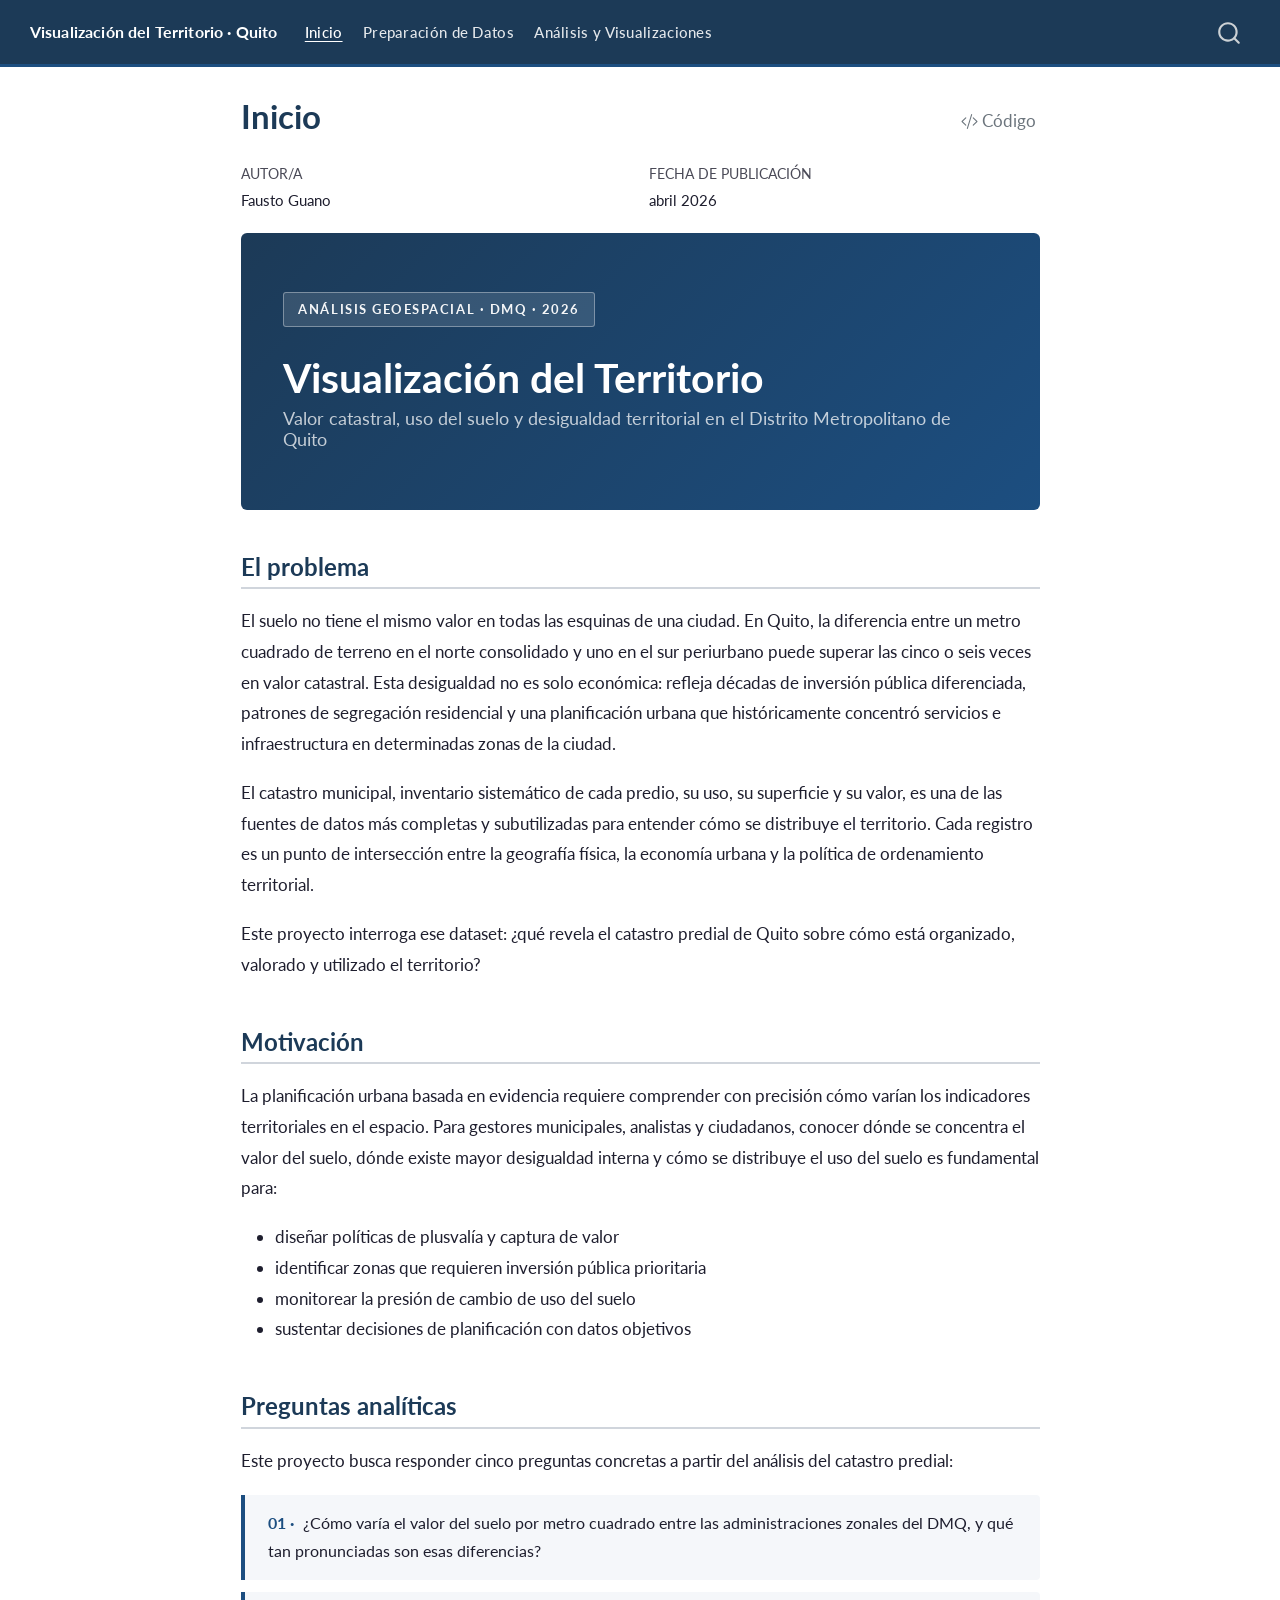
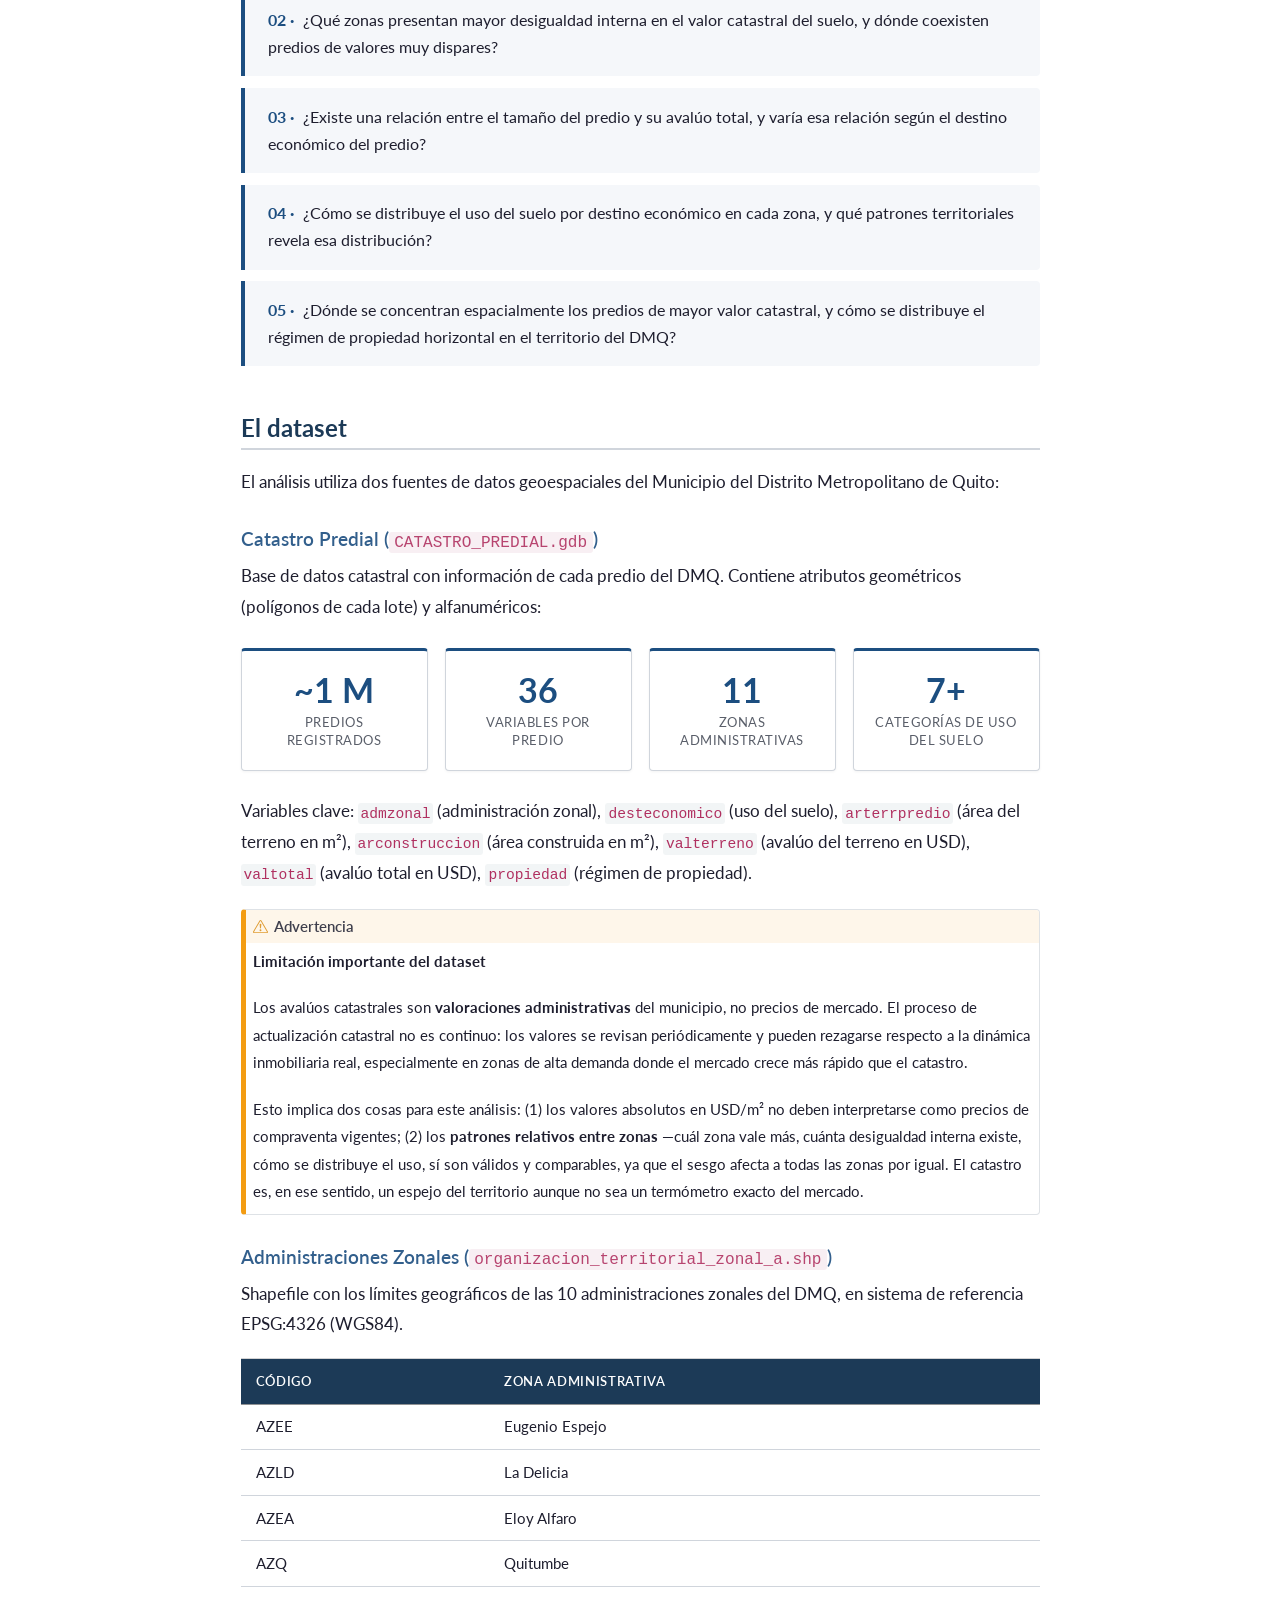
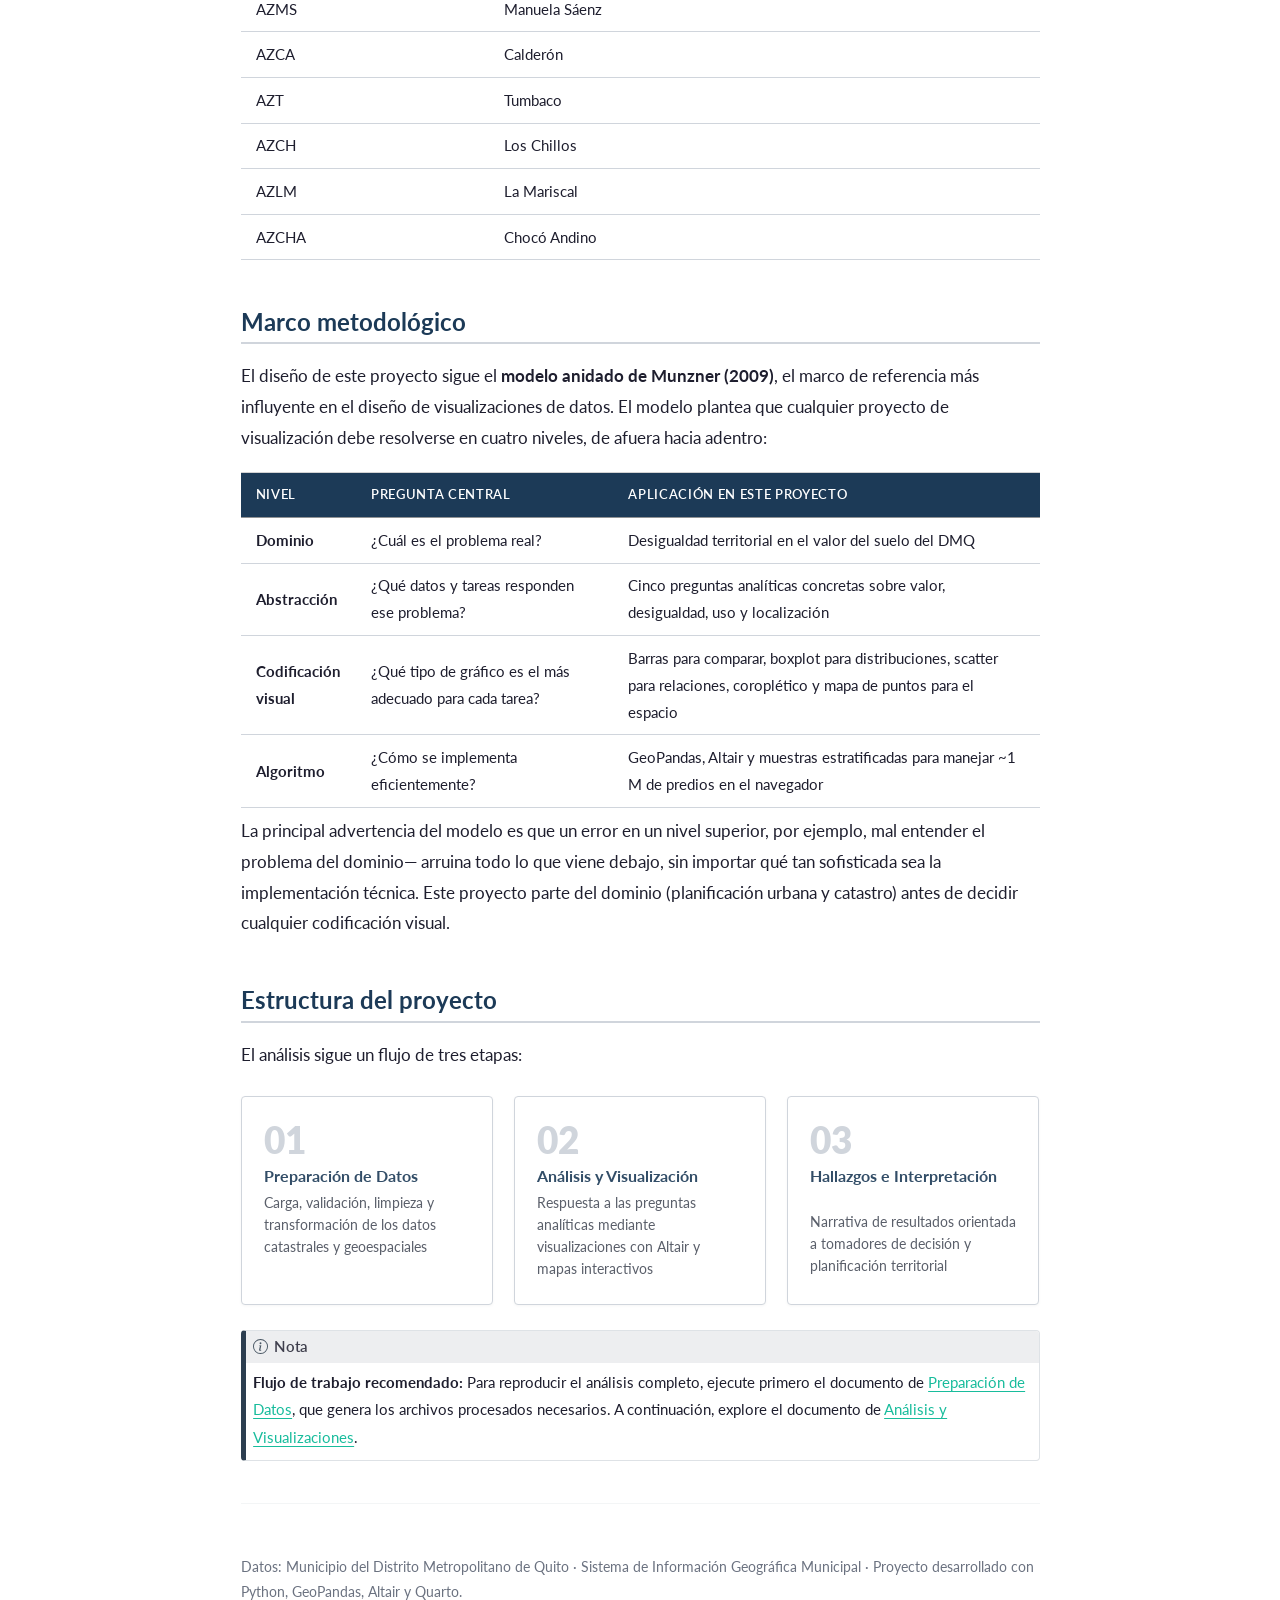
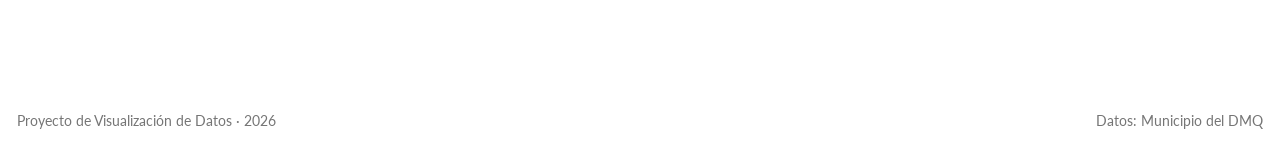
==== docs/index.html @ eeb3c26a "Initial commit — Quarto site, docs and zone GeoJSON Includes source .qmd files, rendered docs/ outpu" ====
<!DOCTYPE html>
<html xmlns="http://www.w3.org/1999/xhtml" lang="es" xml:lang="es"><head>

<meta charset="utf-8">
<meta name="generator" content="quarto-1.9.36">

<meta name="viewport" content="width=device-width, initial-scale=1.0, user-scalable=yes">

<meta name="author" content="Fausto Guano">

<title>Inicio – Visualización del Territorio · Quito</title>
<style>
/* Default styles provided by pandoc.
** See https://pandoc.org/MANUAL.html#variables-for-html for config info.
*/
code{white-space: pre-wrap;}
span.smallcaps{font-variant: small-caps;}
div.columns{display: flex; gap: min(4vw, 1.5em);}
div.column{flex: auto; overflow-x: auto;}
div.hanging-indent{margin-left: 1.5em; text-indent: -1.5em;}
ul.task-list{list-style: none;}
ul.task-list li input[type="checkbox"] {
  width: 0.8em;
  margin: 0 0.8em 0.2em -1em; /* quarto-specific, see https://github.com/quarto-dev/quarto-cli/issues/4556 */ 
  vertical-align: middle;
}
/* CSS for syntax highlighting */
html { -webkit-text-size-adjust: 100%; }
pre > code.sourceCode { white-space: pre; position: relative; }
pre > code.sourceCode > span { display: inline-block; line-height: 1.25; }
pre > code.sourceCode > span:empty { height: 1.2em; }
.sourceCode { overflow: visible; }
code.sourceCode > span { color: inherit; text-decoration: inherit; }
div.sourceCode { margin: 1em 0; }
pre.sourceCode { margin: 0; }
@media screen {
div.sourceCode { overflow: auto; }
}
@media print {
pre > code.sourceCode { white-space: pre-wrap; }
pre > code.sourceCode > span { text-indent: -5em; padding-left: 5em; }
}
pre.numberSource code
  { counter-reset: source-line 0; }
pre.numberSource code > span
  { position: relative; left: -4em; counter-increment: source-line; }
pre.numberSource code > span > a:first-child::before
  { content: counter(source-line);
    position: relative; left: -1em; text-align: right; vertical-align: baseline;
    border: none; display: inline-block;
    -webkit-touch-callout: none; -webkit-user-select: none;
    -khtml-user-select: none; -moz-user-select: none;
    -ms-user-select: none; user-select: none;
    padding: 0 4px; width: 4em;
  }
pre.numberSource { margin-left: 3em;  padding-left: 4px; }
div.sourceCode
  {   }
@media screen {
pre > code.sourceCode > span > a:first-child::before { text-decoration: underline; }
}
</style>


<script src="site_libs/quarto-nav/quarto-nav.js"></script>
<script src="site_libs/quarto-nav/headroom.min.js"></script>
<script src="site_libs/clipboard/clipboard.min.js"></script>
<script src="site_libs/quarto-search/autocomplete.umd.js"></script>
<script src="site_libs/quarto-search/fuse.min.js"></script>
<script src="site_libs/quarto-search/quarto-search.js"></script>
<meta name="quarto:offset" content="./">
<script src="site_libs/quarto-html/quarto.js" type="module"></script>
<script src="site_libs/quarto-html/tabsets/tabsets.js" type="module"></script>
<script src="site_libs/quarto-html/popper.min.js"></script>
<script src="site_libs/quarto-html/tippy.umd.min.js"></script>
<script src="site_libs/quarto-html/anchor.min.js"></script>
<link href="site_libs/quarto-html/tippy.css" rel="stylesheet">
<link href="site_libs/quarto-html/quarto-syntax-highlighting-a06763021a52c43c40a351ac8b799b8f.css" rel="stylesheet" id="quarto-text-highlighting-styles">
<script src="site_libs/bootstrap/bootstrap.min.js"></script>
<link href="site_libs/bootstrap/bootstrap-icons.css" rel="stylesheet">
<link href="site_libs/bootstrap/bootstrap-09fdf1c988cf04e6fc3f8b602695d7e1.min.css" rel="stylesheet" append-hash="true" id="quarto-bootstrap" data-mode="light">
<script id="quarto-search-options" type="application/json">{
  "location": "navbar",
  "copy-button": false,
  "collapse-after": 3,
  "panel-placement": "end",
  "type": "overlay",
  "limit": 50,
  "keyboard-shortcut": [
    "f",
    "/",
    "s"
  ],
  "show-item-context": false,
  "language": {
    "search-no-results-text": "No se han encontrado resultados",
    "search-matching-documents-text": "documentos encontrados",
    "search-copy-link-title": "Copiar el enlace en la búsqueda",
    "search-hide-matches-text": "Ocultar resultados adicionales",
    "search-more-match-text": "resultado adicional en este documento",
    "search-more-matches-text": "resultados adicionales en este documento",
    "search-clear-button-title": "Borrar",
    "search-text-placeholder": "",
    "search-detached-cancel-button-title": "Cancelar",
    "search-submit-button-title": "Enviar",
    "search-label": "Buscar"
  }
}</script>
<style>html{ scroll-behavior: smooth; }</style>


<link rel="stylesheet" href="styles.css">
</head>

<body class="nav-fixed fullcontent quarto-light">

<div id="quarto-search-results"></div>
  <header id="quarto-header" class="headroom fixed-top">
    <nav class="navbar navbar-expand-lg " data-bs-theme="dark">
      <div class="navbar-container container-fluid">
      <div class="navbar-brand-container mx-auto">
    <a class="navbar-brand" href="./index.html">
    <span class="navbar-title">Visualización del Territorio · Quito</span>
    </a>
  </div>
            <div id="quarto-search" class="" title="Buscar"></div>
          <button class="navbar-toggler" type="button" data-bs-toggle="collapse" data-bs-target="#navbarCollapse" aria-controls="navbarCollapse" role="menu" aria-expanded="false" aria-label="Navegación de palanca" onclick="if (window.quartoToggleHeadroom) { window.quartoToggleHeadroom(); }">
  <span class="navbar-toggler-icon"></span>
</button>
          <div class="collapse navbar-collapse" id="navbarCollapse">
            <ul class="navbar-nav navbar-nav-scroll me-auto">
  <li class="nav-item">
    <a class="nav-link active" href="./index.html" aria-current="page"> 
<span class="menu-text">Inicio</span></a>
  </li>  
  <li class="nav-item">
    <a class="nav-link" href="./data_cleaning.html"> 
<span class="menu-text">Preparación de Datos</span></a>
  </li>  
  <li class="nav-item">
    <a class="nav-link" href="./visualizations.html"> 
<span class="menu-text">Análisis y Visualizaciones</span></a>
  </li>  
</ul>
          </div> <!-- /navcollapse -->
            <div class="quarto-navbar-tools">
</div>
      </div> <!-- /container-fluid -->
    </nav>
</header>
<!-- content -->
<div id="quarto-content" class="quarto-container page-columns page-rows-contents page-layout-article page-navbar">
<!-- sidebar -->
<!-- margin-sidebar -->
    
<!-- main -->
<main class="content" id="quarto-document-content">

<header id="title-block-header" class="quarto-title-block default">
<div class="quarto-title">
<div class="quarto-title-block"><div><h1 class="title">Inicio</h1><button type="button" class="btn code-tools-button" id="quarto-code-tools-source"><i class="bi"></i> Código</button></div></div>
</div>



<div class="quarto-title-meta">

    <div>
    <div class="quarto-title-meta-heading">Autor/a</div>
    <div class="quarto-title-meta-contents">
             <p>Fausto Guano </p>
          </div>
  </div>
    
    <div>
    <div class="quarto-title-meta-heading">Fecha de publicación</div>
    <div class="quarto-title-meta-contents">
      <p class="date">abril 2026</p>
    </div>
  </div>
  
    
  </div>
  


</header>


<div class="project-hero">
<p><span class="hero-badge">Análisis Geoespacial · DMQ · 2026</span></p>
<section id="visualización-del-territorio" class="level1">
<h1>Visualización del Territorio</h1>
<section id="valor-catastral-uso-del-suelo-y-desigualdad-territorial-en-el-distrito-metropolitano-de-quito" class="level3">
<h3 class="anchored" data-anchor-id="valor-catastral-uso-del-suelo-y-desigualdad-territorial-en-el-distrito-metropolitano-de-quito">Valor catastral, uso del suelo y desigualdad territorial en el Distrito Metropolitano de Quito</h3>
</section>
</section>
</div>
<section id="el-problema" class="level2">
<h2 class="anchored" data-anchor-id="el-problema">El problema</h2>
<p>El suelo no tiene el mismo valor en todas las esquinas de una ciudad. En Quito, la diferencia entre un metro cuadrado de terreno en el norte consolidado y uno en el sur periurbano puede superar las cinco o seis veces en valor catastral. Esta desigualdad no es solo económica: refleja décadas de inversión pública diferenciada, patrones de segregación residencial y una planificación urbana que históricamente concentró servicios e infraestructura en determinadas zonas de la ciudad.</p>
<p>El catastro municipal, inventario sistemático de cada predio, su uso, su superficie y su valor, es una de las fuentes de datos más completas y subutilizadas para entender cómo se distribuye el territorio. Cada registro es un punto de intersección entre la geografía física, la economía urbana y la política de ordenamiento territorial.</p>
<p>Este proyecto interroga ese dataset: ¿qué revela el catastro predial de Quito sobre cómo está organizado, valorado y utilizado el territorio?</p>
</section>
<section id="motivación" class="level2">
<h2 class="anchored" data-anchor-id="motivación">Motivación</h2>
<p>La planificación urbana basada en evidencia requiere comprender con precisión cómo varían los indicadores territoriales en el espacio. Para gestores municipales, analistas y ciudadanos, conocer dónde se concentra el valor del suelo, dónde existe mayor desigualdad interna y cómo se distribuye el uso del suelo es fundamental para:</p>
<ul>
<li>diseñar políticas de plusvalía y captura de valor</li>
<li>identificar zonas que requieren inversión pública prioritaria</li>
<li>monitorear la presión de cambio de uso del suelo</li>
<li>sustentar decisiones de planificación con datos objetivos</li>
</ul>
</section>
<section id="preguntas-analíticas" class="level2">
<h2 class="anchored" data-anchor-id="preguntas-analíticas">Preguntas analíticas</h2>
<p>Este proyecto busca responder cinco preguntas concretas a partir del análisis del catastro predial:</p>
<div class="pregunta-card">
<p>
<span class="pregunta-num">01 ·</span> ¿Cómo varía el valor del suelo por metro cuadrado entre las administraciones zonales del DMQ, y qué tan pronunciadas son esas diferencias?
</p>
</div>
<div class="pregunta-card">
<p>
<span class="pregunta-num">02 ·</span> ¿Qué zonas presentan mayor desigualdad interna en el valor catastral del suelo, y dónde coexisten predios de valores muy dispares?
</p>
</div>
<div class="pregunta-card">
<p>
<span class="pregunta-num">03 ·</span> ¿Existe una relación entre el tamaño del predio y su avalúo total, y varía esa relación según el destino económico del predio?
</p>
</div>
<div class="pregunta-card">
<p>
<span class="pregunta-num">04 ·</span> ¿Cómo se distribuye el uso del suelo por destino económico en cada zona, y qué patrones territoriales revela esa distribución?
</p>
</div>
<div class="pregunta-card">
<p>
<span class="pregunta-num">05 ·</span> ¿Dónde se concentran espacialmente los predios de mayor valor catastral, y cómo se distribuye el régimen de propiedad horizontal en el territorio del DMQ?
</p>
</div>
</section>
<section id="el-dataset" class="level2">
<h2 class="anchored" data-anchor-id="el-dataset">El dataset</h2>
<p>El análisis utiliza dos fuentes de datos geoespaciales del Municipio del Distrito Metropolitano de Quito:</p>
<section id="catastro-predial-catastro_predial.gdb" class="level3">
<h3 class="anchored" data-anchor-id="catastro-predial-catastro_predial.gdb">Catastro Predial (<code>CATASTRO_PREDIAL.gdb</code>)</h3>
<p>Base de datos catastral con información de cada predio del DMQ. Contiene atributos geométricos (polígonos de cada lote) y alfanuméricos:</p>
<div class="metric-grid">
<div class="metric-card">
<div class="metric-value">
~1 M
</div>
<div class="metric-label">
Predios registrados
</div>
</div>
<div class="metric-card">
<div class="metric-value">
36
</div>
<div class="metric-label">
Variables por predio
</div>
</div>
<div class="metric-card">
<div class="metric-value">
11
</div>
<div class="metric-label">
Zonas administrativas
</div>
</div>
<div class="metric-card">
<div class="metric-value">
7+
</div>
<div class="metric-label">
Categorías de uso del suelo
</div>
</div>
</div>
<p>Variables clave: <code>admzonal</code> (administración zonal), <code>desteconomico</code> (uso del suelo), <code>arterrpredio</code> (área del terreno en m²), <code>arconstruccion</code> (área construida en m²), <code>valterreno</code> (avalúo del terreno en USD), <code>valtotal</code> (avalúo total en USD), <code>propiedad</code> (régimen de propiedad).</p>
<div class="callout callout-style-default callout-warning callout-titled">
<div class="callout-header d-flex align-content-center">
<div class="callout-icon-container">
<i class="callout-icon"></i>
</div>
<div class="callout-title-container flex-fill">
Advertencia
</div>
</div>
<div class="callout-body-container callout-body">
<p><strong>Limitación importante del dataset</strong></p>
<p>Los avalúos catastrales son <strong>valoraciones administrativas</strong> del municipio, no precios de mercado. El proceso de actualización catastral no es continuo: los valores se revisan periódicamente y pueden rezagarse respecto a la dinámica inmobiliaria real, especialmente en zonas de alta demanda donde el mercado crece más rápido que el catastro.</p>
<p>Esto implica dos cosas para este análisis: (1) los valores absolutos en USD/m² no deben interpretarse como precios de compraventa vigentes; (2) los <strong>patrones relativos entre zonas</strong> —cuál zona vale más, cuánta desigualdad interna existe, cómo se distribuye el uso, sí son válidos y comparables, ya que el sesgo afecta a todas las zonas por igual. El catastro es, en ese sentido, un espejo del territorio aunque no sea un termómetro exacto del mercado.</p>
</div>
</div>
</section>
<section id="administraciones-zonales-organizacion_territorial_zonal_a.shp" class="level3">
<h3 class="anchored" data-anchor-id="administraciones-zonales-organizacion_territorial_zonal_a.shp">Administraciones Zonales (<code>organizacion_territorial_zonal_a.shp</code>)</h3>
<p>Shapefile con los límites geográficos de las 10 administraciones zonales del DMQ, en sistema de referencia EPSG:4326 (WGS84).</p>
<table class="caption-top table">
<thead>
<tr class="header">
<th>Código</th>
<th>Zona Administrativa</th>
</tr>
</thead>
<tbody>
<tr class="odd">
<td>AZEE</td>
<td>Eugenio Espejo</td>
</tr>
<tr class="even">
<td>AZLD</td>
<td>La Delicia</td>
</tr>
<tr class="odd">
<td>AZEA</td>
<td>Eloy Alfaro</td>
</tr>
<tr class="even">
<td>AZQ</td>
<td>Quitumbe</td>
</tr>
<tr class="odd">
<td>AZMS</td>
<td>Manuela Sáenz</td>
</tr>
<tr class="even">
<td>AZCA</td>
<td>Calderón</td>
</tr>
<tr class="odd">
<td>AZT</td>
<td>Tumbaco</td>
</tr>
<tr class="even">
<td>AZCH</td>
<td>Los Chillos</td>
</tr>
<tr class="odd">
<td>AZLM</td>
<td>La Mariscal</td>
</tr>
<tr class="even">
<td>AZCHA</td>
<td>Chocó Andino</td>
</tr>
</tbody>
</table>
</section>
</section>
<section id="marco-metodológico" class="level2">
<h2 class="anchored" data-anchor-id="marco-metodológico">Marco metodológico</h2>
<p>El diseño de este proyecto sigue el <strong>modelo anidado de Munzner (2009)</strong>, el marco de referencia más influyente en el diseño de visualizaciones de datos. El modelo plantea que cualquier proyecto de visualización debe resolverse en cuatro niveles, de afuera hacia adentro:</p>
<table class="caption-top table">
<colgroup>
<col style="width: 13%">
<col style="width: 32%">
<col style="width: 53%">
</colgroup>
<thead>
<tr class="header">
<th>Nivel</th>
<th>Pregunta central</th>
<th>Aplicación en este proyecto</th>
</tr>
</thead>
<tbody>
<tr class="odd">
<td><strong>Dominio</strong></td>
<td>¿Cuál es el problema real?</td>
<td>Desigualdad territorial en el valor del suelo del DMQ</td>
</tr>
<tr class="even">
<td><strong>Abstracción</strong></td>
<td>¿Qué datos y tareas responden ese problema?</td>
<td>Cinco preguntas analíticas concretas sobre valor, desigualdad, uso y localización</td>
</tr>
<tr class="odd">
<td><strong>Codificación visual</strong></td>
<td>¿Qué tipo de gráfico es el más adecuado para cada tarea?</td>
<td>Barras para comparar, boxplot para distribuciones, scatter para relaciones, coroplético y mapa de puntos para el espacio</td>
</tr>
<tr class="even">
<td><strong>Algoritmo</strong></td>
<td>¿Cómo se implementa eficientemente?</td>
<td>GeoPandas, Altair y muestras estratificadas para manejar ~1 M de predios en el navegador</td>
</tr>
</tbody>
</table>
<p>La principal advertencia del modelo es que un error en un nivel superior, por ejemplo, mal entender el problema del dominio— arruina todo lo que viene debajo, sin importar qué tan sofisticada sea la implementación técnica. Este proyecto parte del dominio (planificación urbana y catastro) antes de decidir cualquier codificación visual.</p>
</section>
<section id="estructura-del-proyecto" class="level2">
<h2 class="anchored" data-anchor-id="estructura-del-proyecto">Estructura del proyecto</h2>
<p>El análisis sigue un flujo de tres etapas:</p>
<div class="flujo-grid">
<div class="flujo-item">
<div class="flujo-num">
01
</div>
<h4 class="anchored">
Preparación de Datos
</h4>
<p>
Carga, validación, limpieza y transformación de los datos catastrales y geoespaciales
</p>
</div>
<div class="flujo-item">
<div class="flujo-num">
02
</div>
<h4 class="anchored">
Análisis y Visualización
</h4>
<p>
Respuesta a las preguntas analíticas mediante visualizaciones con Altair y mapas interactivos
</p>
</div>
<div class="flujo-item">
<div class="flujo-num">
03
</div>
<h4 class="anchored">
Hallazgos e Interpretación
</h4>
<p>
Narrativa de resultados orientada a tomadores de decisión y planificación territorial
</p>
</div>
</div>
<div class="callout callout-style-default callout-note callout-titled">
<div class="callout-header d-flex align-content-center">
<div class="callout-icon-container">
<i class="callout-icon"></i>
</div>
<div class="callout-title-container flex-fill">
Nota
</div>
</div>
<div class="callout-body-container callout-body">
<p><strong>Flujo de trabajo recomendado:</strong> Para reproducir el análisis completo, ejecute primero el documento de <a href="./data_cleaning.html">Preparación de Datos</a>, que genera los archivos procesados necesarios. A continuación, explore el documento de <a href="./visualizations.html">Análisis y Visualizaciones</a>.</p>
</div>
</div>
<hr>
<p style="font-size:0.8rem; color:#6B7280; margin-top:3rem;">
Datos: Municipio del Distrito Metropolitano de Quito · Sistema de Información Geográfica Municipal · Proyecto desarrollado con Python, GeoPandas, Altair y Quarto.
</p>


<!-- -->

</section>

</main> <!-- /main -->
<script id="quarto-html-after-body" type="application/javascript">
  window.document.addEventListener("DOMContentLoaded", function (event) {
    const icon = "";
    const anchorJS = new window.AnchorJS();
    anchorJS.options = {
      placement: 'right',
      icon: icon
    };
    anchorJS.add('.anchored');
    const isCodeAnnotation = (el) => {
      for (const clz of el.classList) {
        if (clz.startsWith('code-annotation-')) {                     
          return true;
        }
      }
      return false;
    }
    const onCopySuccess = function(e) {
      // button target
      const button = e.trigger;
      // don't keep focus
      button.blur();
      // flash "checked"
      button.classList.add('code-copy-button-checked');
      var currentTitle = button.getAttribute("title");
      button.setAttribute("title", "Copiado");
      let tooltip;
      if (window.bootstrap) {
        button.setAttribute("data-bs-toggle", "tooltip");
        button.setAttribute("data-bs-placement", "left");
        button.setAttribute("data-bs-title", "Copiado");
        tooltip = new bootstrap.Tooltip(button, 
          { trigger: "manual", 
            customClass: "code-copy-button-tooltip",
            offset: [0, -8]});
        tooltip.show();    
      }
      setTimeout(function() {
        if (tooltip) {
          tooltip.hide();
          button.removeAttribute("data-bs-title");
          button.removeAttribute("data-bs-toggle");
          button.removeAttribute("data-bs-placement");
        }
        button.setAttribute("title", currentTitle);
        button.classList.remove('code-copy-button-checked');
      }, 1000);
      // clear code selection
      e.clearSelection();
    }
    const getTextToCopy = function(trigger) {
      const outerScaffold = trigger.parentElement.cloneNode(true);
      const codeEl = outerScaffold.querySelector('code');
      for (const childEl of codeEl.children) {
        if (isCodeAnnotation(childEl)) {
          childEl.remove();
        }
      }
      return codeEl.innerText;
    }
    const clipboard = new window.ClipboardJS('.code-copy-button:not([data-in-quarto-modal])', {
      text: getTextToCopy
    });
    clipboard.on('success', onCopySuccess);
    if (window.document.getElementById('quarto-embedded-source-code-modal')) {
      const clipboardModal = new window.ClipboardJS('.code-copy-button[data-in-quarto-modal]', {
        text: getTextToCopy,
        container: window.document.getElementById('quarto-embedded-source-code-modal')
      });
      clipboardModal.on('success', onCopySuccess);
    }
    const viewSource = window.document.getElementById('quarto-view-source') ||
                       window.document.getElementById('quarto-code-tools-source');
    if (viewSource) {
      const sourceUrl = viewSource.getAttribute("data-quarto-source-url");
      viewSource.addEventListener("click", function(e) {
        if (sourceUrl) {
          // rstudio viewer pane
          if (/\bcapabilities=\b/.test(window.location)) {
            window.open(sourceUrl);
          } else {
            window.location.href = sourceUrl;
          }
        } else {
          const modal = new bootstrap.Modal(document.getElementById('quarto-embedded-source-code-modal'));
          modal.show();
        }
        return false;
      });
    }
    function toggleCodeHandler(show) {
      return function(e) {
        const detailsSrc = window.document.querySelectorAll(".cell > details > .sourceCode");
        for (let i=0; i<detailsSrc.length; i++) {
          const details = detailsSrc[i].parentElement;
          if (show) {
            details.open = true;
          } else {
            details.removeAttribute("open");
          }
        }
        const cellCodeDivs = window.document.querySelectorAll(".cell > .sourceCode");
        const fromCls = show ? "hidden" : "unhidden";
        const toCls = show ? "unhidden" : "hidden";
        for (let i=0; i<cellCodeDivs.length; i++) {
          const codeDiv = cellCodeDivs[i];
          if (codeDiv.classList.contains(fromCls)) {
            codeDiv.classList.remove(fromCls);
            codeDiv.classList.add(toCls);
          } 
        }
        return false;
      }
    }
    const hideAllCode = window.document.getElementById("quarto-hide-all-code");
    if (hideAllCode) {
      hideAllCode.addEventListener("click", toggleCodeHandler(false));
    }
    const showAllCode = window.document.getElementById("quarto-show-all-code");
    if (showAllCode) {
      showAllCode.addEventListener("click", toggleCodeHandler(true));
    }
      var localhostRegex = new RegExp(/^(?:http|https):\/\/localhost\:?[0-9]*\//);
      var mailtoRegex = new RegExp(/^mailto:/);
        var filterRegex = new RegExp('/' + window.location.host + '/');
      var isInternal = (href) => {
          return filterRegex.test(href) || localhostRegex.test(href) || mailtoRegex.test(href);
      }
      // Inspect non-navigation links and adorn them if external
     var links = window.document.querySelectorAll('a[href]:not(.nav-link):not(.navbar-brand):not(.toc-action):not(.sidebar-link):not(.sidebar-item-toggle):not(.pagination-link):not(.no-external):not([aria-hidden]):not(.dropdown-item):not(.quarto-navigation-tool):not(.about-link)');
      for (var i=0; i<links.length; i++) {
        const link = links[i];
        if (!isInternal(link.href)) {
          // undo the damage that might have been done by quarto-nav.js in the case of
          // links that we want to consider external
          if (link.dataset.originalHref !== undefined) {
            link.href = link.dataset.originalHref;
          }
        }
      }
    function tippyHover(el, contentFn, onTriggerFn, onUntriggerFn) {
      const config = {
        allowHTML: true,
        maxWidth: 500,
        delay: 100,
        arrow: false,
        appendTo: function(el) {
            return el.parentElement;
        },
        interactive: true,
        interactiveBorder: 10,
        theme: 'quarto',
        placement: 'bottom-start',
      };
      if (contentFn) {
        config.content = contentFn;
      }
      if (onTriggerFn) {
        config.onTrigger = onTriggerFn;
      }
      if (onUntriggerFn) {
        config.onUntrigger = onUntriggerFn;
      }
      window.tippy(el, config); 
    }
    const noterefs = window.document.querySelectorAll('a[role="doc-noteref"]');
    for (var i=0; i<noterefs.length; i++) {
      const ref = noterefs[i];
      tippyHover(ref, function() {
        // use id or data attribute instead here
        let href = ref.getAttribute('data-footnote-href') || ref.getAttribute('href');
        try { href = new URL(href).hash; } catch {}
        const id = href.replace(/^#\/?/, "");
        const note = window.document.getElementById(id);
        if (note) {
          return note.innerHTML;
        } else {
          return "";
        }
      });
    }
    const xrefs = window.document.querySelectorAll('a.quarto-xref');
    const processXRef = (id, note) => {
      // Strip column container classes
      const stripColumnClz = (el) => {
        el.classList.remove("page-full", "page-columns");
        if (el.children) {
          for (const child of el.children) {
            stripColumnClz(child);
          }
        }
      }
      stripColumnClz(note)
      if (id === null || id.startsWith('sec-')) {
        // Special case sections, only their first couple elements
        const container = document.createElement("div");
        if (note.children && note.children.length > 2) {
          container.appendChild(note.children[0].cloneNode(true));
          for (let i = 1; i < note.children.length; i++) {
            const child = note.children[i];
            if (child.tagName === "P" && child.innerText === "") {
              continue;
            } else {
              container.appendChild(child.cloneNode(true));
              break;
            }
          }
          if (window.Quarto?.typesetMath) {
            window.Quarto.typesetMath(container);
          }
          return container.innerHTML
        } else {
          if (window.Quarto?.typesetMath) {
            window.Quarto.typesetMath(note);
          }
          return note.innerHTML;
        }
      } else {
        // Remove any anchor links if they are present
        const anchorLink = note.querySelector('a.anchorjs-link');
        if (anchorLink) {
          anchorLink.remove();
        }
        if (window.Quarto?.typesetMath) {
          window.Quarto.typesetMath(note);
        }
        if (note.classList.contains("callout")) {
          return note.outerHTML;
        } else {
          return note.innerHTML;
        }
      }
    }
    for (var i=0; i<xrefs.length; i++) {
      const xref = xrefs[i];
      tippyHover(xref, undefined, function(instance) {
        instance.disable();
        let url = xref.getAttribute('href');
        let hash = undefined; 
        if (url.startsWith('#')) {
          hash = url;
        } else {
          try { hash = new URL(url).hash; } catch {}
        }
        if (hash) {
          const id = hash.replace(/^#\/?/, "");
          const note = window.document.getElementById(id);
          if (note !== null) {
            try {
              const html = processXRef(id, note.cloneNode(true));
              instance.setContent(html);
            } finally {
              instance.enable();
              instance.show();
            }
          } else {
            // See if we can fetch this
            fetch(url.split('#')[0])
            .then(res => res.text())
            .then(html => {
              const parser = new DOMParser();
              const htmlDoc = parser.parseFromString(html, "text/html");
              const note = htmlDoc.getElementById(id);
              if (note !== null) {
                const html = processXRef(id, note);
                instance.setContent(html);
              } 
            }).finally(() => {
              instance.enable();
              instance.show();
            });
          }
        } else {
          // See if we can fetch a full url (with no hash to target)
          // This is a special case and we should probably do some content thinning / targeting
          fetch(url)
          .then(res => res.text())
          .then(html => {
            const parser = new DOMParser();
            const htmlDoc = parser.parseFromString(html, "text/html");
            const note = htmlDoc.querySelector('main.content');
            if (note !== null) {
              // This should only happen for chapter cross references
              // (since there is no id in the URL)
              // remove the first header
              if (note.children.length > 0 && note.children[0].tagName === "HEADER") {
                note.children[0].remove();
              }
              const html = processXRef(null, note);
              instance.setContent(html);
            } 
          }).finally(() => {
            instance.enable();
            instance.show();
          });
        }
      }, function(instance) {
      });
    }
        let selectedAnnoteEl;
        const selectorForAnnotation = ( cell, annotation) => {
          let cellAttr = 'data-code-cell="' + cell + '"';
          let lineAttr = 'data-code-annotation="' +  annotation + '"';
          const selector = 'span[' + cellAttr + '][' + lineAttr + ']';
          return selector;
        }
        const selectCodeLines = (annoteEl) => {
          const doc = window.document;
          const targetCell = annoteEl.getAttribute("data-target-cell");
          const targetAnnotation = annoteEl.getAttribute("data-target-annotation");
          const annoteSpan = window.document.querySelector(selectorForAnnotation(targetCell, targetAnnotation));
          const lines = annoteSpan.getAttribute("data-code-lines").split(",");
          const lineIds = lines.map((line) => {
            return targetCell + "-" + line;
          })
          let top = null;
          let height = null;
          let parent = null;
          if (lineIds.length > 0) {
              //compute the position of the single el (top and bottom and make a div)
              const el = window.document.getElementById(lineIds[0]);
              top = el.offsetTop;
              height = el.offsetHeight;
              parent = el.parentElement.parentElement;
            if (lineIds.length > 1) {
              const lastEl = window.document.getElementById(lineIds[lineIds.length - 1]);
              const bottom = lastEl.offsetTop + lastEl.offsetHeight;
              height = bottom - top;
            }
            if (top !== null && height !== null && parent !== null) {
              // cook up a div (if necessary) and position it 
              let div = window.document.getElementById("code-annotation-line-highlight");
              if (div === null) {
                div = window.document.createElement("div");
                div.setAttribute("id", "code-annotation-line-highlight");
                div.style.position = 'absolute';
                parent.appendChild(div);
              }
              div.style.top = top - 2 + "px";
              div.style.height = height + 4 + "px";
              div.style.left = 0;
              let gutterDiv = window.document.getElementById("code-annotation-line-highlight-gutter");
              if (gutterDiv === null) {
                gutterDiv = window.document.createElement("div");
                gutterDiv.setAttribute("id", "code-annotation-line-highlight-gutter");
                gutterDiv.style.position = 'absolute';
                const codeCell = window.document.getElementById(targetCell);
                const gutter = codeCell.querySelector('.code-annotation-gutter');
                gutter.appendChild(gutterDiv);
              }
              gutterDiv.style.top = top - 2 + "px";
              gutterDiv.style.height = height + 4 + "px";
            }
            selectedAnnoteEl = annoteEl;
          }
        };
        const unselectCodeLines = () => {
          const elementsIds = ["code-annotation-line-highlight", "code-annotation-line-highlight-gutter"];
          elementsIds.forEach((elId) => {
            const div = window.document.getElementById(elId);
            if (div) {
              div.remove();
            }
          });
          selectedAnnoteEl = undefined;
        };
          // Handle positioning of the toggle
      window.addEventListener(
        "resize",
        throttle(() => {
          elRect = undefined;
          if (selectedAnnoteEl) {
            selectCodeLines(selectedAnnoteEl);
          }
        }, 10)
      );
      function throttle(fn, ms) {
      let throttle = false;
      let timer;
        return (...args) => {
          if(!throttle) { // first call gets through
              fn.apply(this, args);
              throttle = true;
          } else { // all the others get throttled
              if(timer) clearTimeout(timer); // cancel #2
              timer = setTimeout(() => {
                fn.apply(this, args);
                timer = throttle = false;
              }, ms);
          }
        };
      }
        // Attach click handler to the DT
        const annoteDls = window.document.querySelectorAll('dt[data-target-cell]');
        for (const annoteDlNode of annoteDls) {
          annoteDlNode.addEventListener('click', (event) => {
            const clickedEl = event.target;
            if (clickedEl !== selectedAnnoteEl) {
              unselectCodeLines();
              const activeEl = window.document.querySelector('dt[data-target-cell].code-annotation-active');
              if (activeEl) {
                activeEl.classList.remove('code-annotation-active');
              }
              selectCodeLines(clickedEl);
              clickedEl.classList.add('code-annotation-active');
            } else {
              // Unselect the line
              unselectCodeLines();
              clickedEl.classList.remove('code-annotation-active');
            }
          });
        }
    const findCites = (el) => {
      const parentEl = el.parentElement;
      if (parentEl) {
        const cites = parentEl.dataset.cites;
        if (cites) {
          return {
            el,
            cites: cites.split(' ')
          };
        } else {
          return findCites(el.parentElement)
        }
      } else {
        return undefined;
      }
    };
    var bibliorefs = window.document.querySelectorAll('a[role="doc-biblioref"]');
    for (var i=0; i<bibliorefs.length; i++) {
      const ref = bibliorefs[i];
      const citeInfo = findCites(ref);
      if (citeInfo) {
        tippyHover(citeInfo.el, function() {
          var popup = window.document.createElement('div');
          citeInfo.cites.forEach(function(cite) {
            var citeDiv = window.document.createElement('div');
            citeDiv.classList.add('hanging-indent');
            citeDiv.classList.add('csl-entry');
            var biblioDiv = window.document.getElementById('ref-' + cite);
            if (biblioDiv) {
              citeDiv.innerHTML = biblioDiv.innerHTML;
            }
            popup.appendChild(citeDiv);
          });
          return popup.innerHTML;
        });
      }
    }
  });
  </script><div class="modal fade" id="quarto-embedded-source-code-modal" tabindex="-1" aria-labelledby="quarto-embedded-source-code-modal-label" aria-hidden="true"><div class="modal-dialog modal-dialog-scrollable"><div class="modal-content"><div class="modal-header"><h5 class="modal-title" id="quarto-embedded-source-code-modal-label">Ejecutar el código</h5><button class="btn-close" data-bs-dismiss="modal"></button></div><div class="modal-body"><div class="">
<div class="code-copy-outer-scaffold"><div class="sourceCode" id="cb1" data-shortcodes="false"><pre class="sourceCode markdown code-with-copy"><code class="sourceCode markdown"><span id="cb1-1"><a href="#cb1-1" aria-hidden="true" tabindex="-1"></a><span class="co">---</span></span>
<span id="cb1-2"><a href="#cb1-2" aria-hidden="true" tabindex="-1"></a><span class="an">title:</span><span class="co"> "Inicio"</span></span>
<span id="cb1-3"><a href="#cb1-3" aria-hidden="true" tabindex="-1"></a><span class="an">author:</span><span class="co"> "Fausto Guano"</span></span>
<span id="cb1-4"><a href="#cb1-4" aria-hidden="true" tabindex="-1"></a><span class="an">date:</span><span class="co"> last-modified</span></span>
<span id="cb1-5"><a href="#cb1-5" aria-hidden="true" tabindex="-1"></a><span class="an">date-format:</span><span class="co"> "MMMM YYYY"</span></span>
<span id="cb1-6"><a href="#cb1-6" aria-hidden="true" tabindex="-1"></a><span class="an">format:</span></span>
<span id="cb1-7"><a href="#cb1-7" aria-hidden="true" tabindex="-1"></a><span class="co">  html:</span></span>
<span id="cb1-8"><a href="#cb1-8" aria-hidden="true" tabindex="-1"></a><span class="co">    toc: false</span></span>
<span id="cb1-9"><a href="#cb1-9" aria-hidden="true" tabindex="-1"></a><span class="co">---</span></span>
<span id="cb1-10"><a href="#cb1-10" aria-hidden="true" tabindex="-1"></a></span>
<span id="cb1-11"><a href="#cb1-11" aria-hidden="true" tabindex="-1"></a>:::{.project-hero}</span>
<span id="cb1-12"><a href="#cb1-12" aria-hidden="true" tabindex="-1"></a><span class="dt">&lt;</span><span class="kw">span</span><span class="ot"> class</span><span class="op">=</span><span class="st">"hero-badge"</span><span class="dt">&gt;</span>Análisis Geoespacial · DMQ · 2026<span class="dt">&lt;/</span><span class="kw">span</span><span class="dt">&gt;</span></span>
<span id="cb1-13"><a href="#cb1-13" aria-hidden="true" tabindex="-1"></a></span>
<span id="cb1-14"><a href="#cb1-14" aria-hidden="true" tabindex="-1"></a><span class="fu"># Visualización del Territorio</span></span>
<span id="cb1-15"><a href="#cb1-15" aria-hidden="true" tabindex="-1"></a></span>
<span id="cb1-16"><a href="#cb1-16" aria-hidden="true" tabindex="-1"></a><span class="fu">### Valor catastral, uso del suelo y desigualdad territorial en el Distrito Metropolitano de Quito</span></span>
<span id="cb1-17"><a href="#cb1-17" aria-hidden="true" tabindex="-1"></a>:::</span>
<span id="cb1-18"><a href="#cb1-18" aria-hidden="true" tabindex="-1"></a></span>
<span id="cb1-19"><a href="#cb1-19" aria-hidden="true" tabindex="-1"></a><span class="fu">## El problema</span></span>
<span id="cb1-20"><a href="#cb1-20" aria-hidden="true" tabindex="-1"></a></span>
<span id="cb1-21"><a href="#cb1-21" aria-hidden="true" tabindex="-1"></a>El suelo no tiene el mismo valor en todas las esquinas de una ciudad. En Quito, la diferencia entre un metro cuadrado de terreno en el norte consolidado y uno en el sur periurbano puede superar las cinco o seis veces en valor catastral. Esta desigualdad no es solo económica: refleja décadas de inversión pública diferenciada, patrones de segregación residencial y una planificación urbana que históricamente concentró servicios e infraestructura en determinadas zonas de la ciudad.</span>
<span id="cb1-22"><a href="#cb1-22" aria-hidden="true" tabindex="-1"></a></span>
<span id="cb1-23"><a href="#cb1-23" aria-hidden="true" tabindex="-1"></a>El catastro municipal, inventario sistemático de cada predio, su uso, su superficie y su valor, es una de las fuentes de datos más completas y subutilizadas para entender cómo se distribuye el territorio. Cada registro es un punto de intersección entre la geografía física, la economía urbana y la política de ordenamiento territorial.</span>
<span id="cb1-24"><a href="#cb1-24" aria-hidden="true" tabindex="-1"></a></span>
<span id="cb1-25"><a href="#cb1-25" aria-hidden="true" tabindex="-1"></a>Este proyecto interroga ese dataset: ¿qué revela el catastro predial de Quito sobre cómo está organizado, valorado y utilizado el territorio?</span>
<span id="cb1-26"><a href="#cb1-26" aria-hidden="true" tabindex="-1"></a></span>
<span id="cb1-27"><a href="#cb1-27" aria-hidden="true" tabindex="-1"></a><span class="fu">## Motivación</span></span>
<span id="cb1-28"><a href="#cb1-28" aria-hidden="true" tabindex="-1"></a></span>
<span id="cb1-29"><a href="#cb1-29" aria-hidden="true" tabindex="-1"></a>La planificación urbana basada en evidencia requiere comprender con precisión cómo varían los indicadores territoriales en el espacio. Para gestores municipales, analistas y ciudadanos, conocer dónde se concentra el valor del suelo, dónde existe mayor desigualdad interna y cómo se distribuye el uso del suelo es fundamental para:</span>
<span id="cb1-30"><a href="#cb1-30" aria-hidden="true" tabindex="-1"></a></span>
<span id="cb1-31"><a href="#cb1-31" aria-hidden="true" tabindex="-1"></a><span class="ss">- </span>diseñar políticas de plusvalía y captura de valor</span>
<span id="cb1-32"><a href="#cb1-32" aria-hidden="true" tabindex="-1"></a><span class="ss">- </span>identificar zonas que requieren inversión pública prioritaria</span>
<span id="cb1-33"><a href="#cb1-33" aria-hidden="true" tabindex="-1"></a><span class="ss">- </span>monitorear la presión de cambio de uso del suelo</span>
<span id="cb1-34"><a href="#cb1-34" aria-hidden="true" tabindex="-1"></a><span class="ss">- </span>sustentar decisiones de planificación con datos objetivos</span>
<span id="cb1-35"><a href="#cb1-35" aria-hidden="true" tabindex="-1"></a></span>
<span id="cb1-36"><a href="#cb1-36" aria-hidden="true" tabindex="-1"></a><span class="fu">## Preguntas analíticas</span></span>
<span id="cb1-37"><a href="#cb1-37" aria-hidden="true" tabindex="-1"></a></span>
<span id="cb1-38"><a href="#cb1-38" aria-hidden="true" tabindex="-1"></a>Este proyecto busca responder cinco preguntas concretas a partir del análisis del catastro predial:</span>
<span id="cb1-39"><a href="#cb1-39" aria-hidden="true" tabindex="-1"></a></span>
<span id="cb1-40"><a href="#cb1-40" aria-hidden="true" tabindex="-1"></a>:::{.pregunta-card}</span>
<span id="cb1-41"><a href="#cb1-41" aria-hidden="true" tabindex="-1"></a><span class="dt">&lt;</span><span class="kw">p</span><span class="dt">&gt;&lt;</span><span class="kw">span</span><span class="ot"> class</span><span class="op">=</span><span class="st">"pregunta-num"</span><span class="dt">&gt;</span>01 ·<span class="dt">&lt;/</span><span class="kw">span</span><span class="dt">&gt;</span> ¿Cómo varía el valor del suelo por metro cuadrado entre las administraciones zonales del DMQ, y qué tan pronunciadas son esas diferencias?<span class="dt">&lt;/</span><span class="kw">p</span><span class="dt">&gt;</span></span>
<span id="cb1-42"><a href="#cb1-42" aria-hidden="true" tabindex="-1"></a>:::</span>
<span id="cb1-43"><a href="#cb1-43" aria-hidden="true" tabindex="-1"></a></span>
<span id="cb1-44"><a href="#cb1-44" aria-hidden="true" tabindex="-1"></a>:::{.pregunta-card}</span>
<span id="cb1-45"><a href="#cb1-45" aria-hidden="true" tabindex="-1"></a><span class="dt">&lt;</span><span class="kw">p</span><span class="dt">&gt;&lt;</span><span class="kw">span</span><span class="ot"> class</span><span class="op">=</span><span class="st">"pregunta-num"</span><span class="dt">&gt;</span>02 ·<span class="dt">&lt;/</span><span class="kw">span</span><span class="dt">&gt;</span> ¿Qué zonas presentan mayor desigualdad interna en el valor catastral del suelo, y dónde coexisten predios de valores muy dispares?<span class="dt">&lt;/</span><span class="kw">p</span><span class="dt">&gt;</span></span>
<span id="cb1-46"><a href="#cb1-46" aria-hidden="true" tabindex="-1"></a>:::</span>
<span id="cb1-47"><a href="#cb1-47" aria-hidden="true" tabindex="-1"></a></span>
<span id="cb1-48"><a href="#cb1-48" aria-hidden="true" tabindex="-1"></a>:::{.pregunta-card}</span>
<span id="cb1-49"><a href="#cb1-49" aria-hidden="true" tabindex="-1"></a><span class="dt">&lt;</span><span class="kw">p</span><span class="dt">&gt;&lt;</span><span class="kw">span</span><span class="ot"> class</span><span class="op">=</span><span class="st">"pregunta-num"</span><span class="dt">&gt;</span>03 ·<span class="dt">&lt;/</span><span class="kw">span</span><span class="dt">&gt;</span> ¿Existe una relación entre el tamaño del predio y su avalúo total, y varía esa relación según el destino económico del predio?<span class="dt">&lt;/</span><span class="kw">p</span><span class="dt">&gt;</span></span>
<span id="cb1-50"><a href="#cb1-50" aria-hidden="true" tabindex="-1"></a>:::</span>
<span id="cb1-51"><a href="#cb1-51" aria-hidden="true" tabindex="-1"></a></span>
<span id="cb1-52"><a href="#cb1-52" aria-hidden="true" tabindex="-1"></a>:::{.pregunta-card}</span>
<span id="cb1-53"><a href="#cb1-53" aria-hidden="true" tabindex="-1"></a><span class="dt">&lt;</span><span class="kw">p</span><span class="dt">&gt;&lt;</span><span class="kw">span</span><span class="ot"> class</span><span class="op">=</span><span class="st">"pregunta-num"</span><span class="dt">&gt;</span>04 ·<span class="dt">&lt;/</span><span class="kw">span</span><span class="dt">&gt;</span> ¿Cómo se distribuye el uso del suelo por destino económico en cada zona, y qué patrones territoriales revela esa distribución?<span class="dt">&lt;/</span><span class="kw">p</span><span class="dt">&gt;</span></span>
<span id="cb1-54"><a href="#cb1-54" aria-hidden="true" tabindex="-1"></a>:::</span>
<span id="cb1-55"><a href="#cb1-55" aria-hidden="true" tabindex="-1"></a></span>
<span id="cb1-56"><a href="#cb1-56" aria-hidden="true" tabindex="-1"></a>:::{.pregunta-card}</span>
<span id="cb1-57"><a href="#cb1-57" aria-hidden="true" tabindex="-1"></a><span class="dt">&lt;</span><span class="kw">p</span><span class="dt">&gt;&lt;</span><span class="kw">span</span><span class="ot"> class</span><span class="op">=</span><span class="st">"pregunta-num"</span><span class="dt">&gt;</span>05 ·<span class="dt">&lt;/</span><span class="kw">span</span><span class="dt">&gt;</span> ¿Dónde se concentran espacialmente los predios de mayor valor catastral, y cómo se distribuye el régimen de propiedad horizontal en el territorio del DMQ?<span class="dt">&lt;/</span><span class="kw">p</span><span class="dt">&gt;</span></span>
<span id="cb1-58"><a href="#cb1-58" aria-hidden="true" tabindex="-1"></a>:::</span>
<span id="cb1-59"><a href="#cb1-59" aria-hidden="true" tabindex="-1"></a></span>
<span id="cb1-60"><a href="#cb1-60" aria-hidden="true" tabindex="-1"></a><span class="fu">## El dataset</span></span>
<span id="cb1-61"><a href="#cb1-61" aria-hidden="true" tabindex="-1"></a></span>
<span id="cb1-62"><a href="#cb1-62" aria-hidden="true" tabindex="-1"></a>El análisis utiliza dos fuentes de datos geoespaciales del Municipio del Distrito Metropolitano de Quito:</span>
<span id="cb1-63"><a href="#cb1-63" aria-hidden="true" tabindex="-1"></a></span>
<span id="cb1-64"><a href="#cb1-64" aria-hidden="true" tabindex="-1"></a><span class="fu">### Catastro Predial (`CATASTRO_PREDIAL.gdb`)</span></span>
<span id="cb1-65"><a href="#cb1-65" aria-hidden="true" tabindex="-1"></a></span>
<span id="cb1-66"><a href="#cb1-66" aria-hidden="true" tabindex="-1"></a>Base de datos catastral con información de cada predio del DMQ. Contiene atributos geométricos (polígonos de cada lote) y alfanuméricos:</span>
<span id="cb1-67"><a href="#cb1-67" aria-hidden="true" tabindex="-1"></a></span>
<span id="cb1-68"><a href="#cb1-68" aria-hidden="true" tabindex="-1"></a>:::{.metric-grid}</span>
<span id="cb1-69"><a href="#cb1-69" aria-hidden="true" tabindex="-1"></a><span class="dt">&lt;</span><span class="kw">div</span><span class="ot"> class</span><span class="op">=</span><span class="st">"metric-card"</span><span class="dt">&gt;</span></span>
<span id="cb1-70"><a href="#cb1-70" aria-hidden="true" tabindex="-1"></a>  <span class="dt">&lt;</span><span class="kw">div</span><span class="ot"> class</span><span class="op">=</span><span class="st">"metric-value"</span><span class="dt">&gt;</span>~1 M<span class="dt">&lt;/</span><span class="kw">div</span><span class="dt">&gt;</span></span>
<span id="cb1-71"><a href="#cb1-71" aria-hidden="true" tabindex="-1"></a>  <span class="dt">&lt;</span><span class="kw">div</span><span class="ot"> class</span><span class="op">=</span><span class="st">"metric-label"</span><span class="dt">&gt;</span>Predios registrados<span class="dt">&lt;/</span><span class="kw">div</span><span class="dt">&gt;</span></span>
<span id="cb1-72"><a href="#cb1-72" aria-hidden="true" tabindex="-1"></a><span class="dt">&lt;/</span><span class="kw">div</span><span class="dt">&gt;</span></span>
<span id="cb1-73"><a href="#cb1-73" aria-hidden="true" tabindex="-1"></a><span class="dt">&lt;</span><span class="kw">div</span><span class="ot"> class</span><span class="op">=</span><span class="st">"metric-card"</span><span class="dt">&gt;</span></span>
<span id="cb1-74"><a href="#cb1-74" aria-hidden="true" tabindex="-1"></a>  <span class="dt">&lt;</span><span class="kw">div</span><span class="ot"> class</span><span class="op">=</span><span class="st">"metric-value"</span><span class="dt">&gt;</span>36<span class="dt">&lt;/</span><span class="kw">div</span><span class="dt">&gt;</span></span>
<span id="cb1-75"><a href="#cb1-75" aria-hidden="true" tabindex="-1"></a>  <span class="dt">&lt;</span><span class="kw">div</span><span class="ot"> class</span><span class="op">=</span><span class="st">"metric-label"</span><span class="dt">&gt;</span>Variables por predio<span class="dt">&lt;/</span><span class="kw">div</span><span class="dt">&gt;</span></span>
<span id="cb1-76"><a href="#cb1-76" aria-hidden="true" tabindex="-1"></a><span class="dt">&lt;/</span><span class="kw">div</span><span class="dt">&gt;</span></span>
<span id="cb1-77"><a href="#cb1-77" aria-hidden="true" tabindex="-1"></a><span class="dt">&lt;</span><span class="kw">div</span><span class="ot"> class</span><span class="op">=</span><span class="st">"metric-card"</span><span class="dt">&gt;</span></span>
<span id="cb1-78"><a href="#cb1-78" aria-hidden="true" tabindex="-1"></a>  <span class="dt">&lt;</span><span class="kw">div</span><span class="ot"> class</span><span class="op">=</span><span class="st">"metric-value"</span><span class="dt">&gt;</span>11<span class="dt">&lt;/</span><span class="kw">div</span><span class="dt">&gt;</span></span>
<span id="cb1-79"><a href="#cb1-79" aria-hidden="true" tabindex="-1"></a>  <span class="dt">&lt;</span><span class="kw">div</span><span class="ot"> class</span><span class="op">=</span><span class="st">"metric-label"</span><span class="dt">&gt;</span>Zonas administrativas<span class="dt">&lt;/</span><span class="kw">div</span><span class="dt">&gt;</span></span>
<span id="cb1-80"><a href="#cb1-80" aria-hidden="true" tabindex="-1"></a><span class="dt">&lt;/</span><span class="kw">div</span><span class="dt">&gt;</span></span>
<span id="cb1-81"><a href="#cb1-81" aria-hidden="true" tabindex="-1"></a><span class="dt">&lt;</span><span class="kw">div</span><span class="ot"> class</span><span class="op">=</span><span class="st">"metric-card"</span><span class="dt">&gt;</span></span>
<span id="cb1-82"><a href="#cb1-82" aria-hidden="true" tabindex="-1"></a>  <span class="dt">&lt;</span><span class="kw">div</span><span class="ot"> class</span><span class="op">=</span><span class="st">"metric-value"</span><span class="dt">&gt;</span>7+<span class="dt">&lt;/</span><span class="kw">div</span><span class="dt">&gt;</span></span>
<span id="cb1-83"><a href="#cb1-83" aria-hidden="true" tabindex="-1"></a>  <span class="dt">&lt;</span><span class="kw">div</span><span class="ot"> class</span><span class="op">=</span><span class="st">"metric-label"</span><span class="dt">&gt;</span>Categorías de uso del suelo<span class="dt">&lt;/</span><span class="kw">div</span><span class="dt">&gt;</span></span>
<span id="cb1-84"><a href="#cb1-84" aria-hidden="true" tabindex="-1"></a><span class="dt">&lt;/</span><span class="kw">div</span><span class="dt">&gt;</span></span>
<span id="cb1-85"><a href="#cb1-85" aria-hidden="true" tabindex="-1"></a>:::</span>
<span id="cb1-86"><a href="#cb1-86" aria-hidden="true" tabindex="-1"></a></span>
<span id="cb1-87"><a href="#cb1-87" aria-hidden="true" tabindex="-1"></a>Variables clave: <span class="in">`admzonal`</span> (administración zonal), <span class="in">`desteconomico`</span> (uso del suelo), <span class="in">`arterrpredio`</span> (área del terreno en m²), <span class="in">`arconstruccion`</span> (área construida en m²), <span class="in">`valterreno`</span> (avalúo del terreno en USD), <span class="in">`valtotal`</span> (avalúo total en USD), <span class="in">`propiedad`</span> (régimen de propiedad).</span>
<span id="cb1-88"><a href="#cb1-88" aria-hidden="true" tabindex="-1"></a></span>
<span id="cb1-89"><a href="#cb1-89" aria-hidden="true" tabindex="-1"></a>::: {.callout-warning}</span>
<span id="cb1-90"><a href="#cb1-90" aria-hidden="true" tabindex="-1"></a>**Limitación importante del dataset**</span>
<span id="cb1-91"><a href="#cb1-91" aria-hidden="true" tabindex="-1"></a></span>
<span id="cb1-92"><a href="#cb1-92" aria-hidden="true" tabindex="-1"></a>Los avalúos catastrales son **valoraciones administrativas** del municipio, no precios de mercado. El proceso de actualización catastral no es continuo: los valores se revisan periódicamente y pueden rezagarse respecto a la dinámica inmobiliaria real, especialmente en zonas de alta demanda donde el mercado crece más rápido que el catastro.</span>
<span id="cb1-93"><a href="#cb1-93" aria-hidden="true" tabindex="-1"></a></span>
<span id="cb1-94"><a href="#cb1-94" aria-hidden="true" tabindex="-1"></a>Esto implica dos cosas para este análisis: (1) los valores absolutos en USD/m² no deben interpretarse como precios de compraventa vigentes; (2) los **patrones relativos entre zonas** —cuál zona vale más, cuánta desigualdad interna existe, cómo se distribuye el uso, sí son válidos y comparables, ya que el sesgo afecta a todas las zonas por igual. El catastro es, en ese sentido, un espejo del territorio aunque no sea un termómetro exacto del mercado.</span>
<span id="cb1-95"><a href="#cb1-95" aria-hidden="true" tabindex="-1"></a>:::</span>
<span id="cb1-96"><a href="#cb1-96" aria-hidden="true" tabindex="-1"></a></span>
<span id="cb1-97"><a href="#cb1-97" aria-hidden="true" tabindex="-1"></a><span class="fu">### Administraciones Zonales (`organizacion_territorial_zonal_a.shp`)</span></span>
<span id="cb1-98"><a href="#cb1-98" aria-hidden="true" tabindex="-1"></a></span>
<span id="cb1-99"><a href="#cb1-99" aria-hidden="true" tabindex="-1"></a>Shapefile con los límites geográficos de las 10 administraciones zonales del DMQ, en sistema de referencia EPSG:4326 (WGS84).</span>
<span id="cb1-100"><a href="#cb1-100" aria-hidden="true" tabindex="-1"></a></span>
<span id="cb1-101"><a href="#cb1-101" aria-hidden="true" tabindex="-1"></a><span class="pp">|</span> Código <span class="pp">|</span> Zona Administrativa <span class="pp">|</span></span>
<span id="cb1-102"><a href="#cb1-102" aria-hidden="true" tabindex="-1"></a><span class="pp">|--------|---------------------|</span></span>
<span id="cb1-103"><a href="#cb1-103" aria-hidden="true" tabindex="-1"></a><span class="pp">|</span> AZEE   <span class="pp">|</span> Eugenio Espejo      <span class="pp">|</span></span>
<span id="cb1-104"><a href="#cb1-104" aria-hidden="true" tabindex="-1"></a><span class="pp">|</span> AZLD   <span class="pp">|</span> La Delicia          <span class="pp">|</span></span>
<span id="cb1-105"><a href="#cb1-105" aria-hidden="true" tabindex="-1"></a><span class="pp">|</span> AZEA   <span class="pp">|</span> Eloy Alfaro         <span class="pp">|</span></span>
<span id="cb1-106"><a href="#cb1-106" aria-hidden="true" tabindex="-1"></a><span class="pp">|</span> AZQ    <span class="pp">|</span> Quitumbe            <span class="pp">|</span></span>
<span id="cb1-107"><a href="#cb1-107" aria-hidden="true" tabindex="-1"></a><span class="pp">|</span> AZMS   <span class="pp">|</span> Manuela Sáenz       <span class="pp">|</span></span>
<span id="cb1-108"><a href="#cb1-108" aria-hidden="true" tabindex="-1"></a><span class="pp">|</span> AZCA   <span class="pp">|</span> Calderón            <span class="pp">|</span></span>
<span id="cb1-109"><a href="#cb1-109" aria-hidden="true" tabindex="-1"></a><span class="pp">|</span> AZT    <span class="pp">|</span> Tumbaco             <span class="pp">|</span></span>
<span id="cb1-110"><a href="#cb1-110" aria-hidden="true" tabindex="-1"></a><span class="pp">|</span> AZCH   <span class="pp">|</span> Los Chillos         <span class="pp">|</span></span>
<span id="cb1-111"><a href="#cb1-111" aria-hidden="true" tabindex="-1"></a><span class="pp">|</span> AZLM   <span class="pp">|</span> La Mariscal         <span class="pp">|</span></span>
<span id="cb1-112"><a href="#cb1-112" aria-hidden="true" tabindex="-1"></a><span class="pp">|</span> AZCHA  <span class="pp">|</span> Chocó Andino        <span class="pp">|</span></span>
<span id="cb1-113"><a href="#cb1-113" aria-hidden="true" tabindex="-1"></a></span>
<span id="cb1-114"><a href="#cb1-114" aria-hidden="true" tabindex="-1"></a><span class="fu">## Marco metodológico</span></span>
<span id="cb1-115"><a href="#cb1-115" aria-hidden="true" tabindex="-1"></a></span>
<span id="cb1-116"><a href="#cb1-116" aria-hidden="true" tabindex="-1"></a>El diseño de este proyecto sigue el **modelo anidado de Munzner (2009)**, el marco de referencia más influyente en el diseño de visualizaciones de datos. El modelo plantea que cualquier proyecto de visualización debe resolverse en cuatro niveles, de afuera hacia adentro:</span>
<span id="cb1-117"><a href="#cb1-117" aria-hidden="true" tabindex="-1"></a></span>
<span id="cb1-118"><a href="#cb1-118" aria-hidden="true" tabindex="-1"></a><span class="pp">|</span> Nivel <span class="pp">|</span> Pregunta central <span class="pp">|</span> Aplicación en este proyecto <span class="pp">|</span></span>
<span id="cb1-119"><a href="#cb1-119" aria-hidden="true" tabindex="-1"></a><span class="pp">|-------|-----------------|----------------------------|</span></span>
<span id="cb1-120"><a href="#cb1-120" aria-hidden="true" tabindex="-1"></a><span class="pp">|</span> **Dominio** <span class="pp">|</span> ¿Cuál es el problema real? <span class="pp">|</span> Desigualdad territorial en el valor del suelo del DMQ <span class="pp">|</span></span>
<span id="cb1-121"><a href="#cb1-121" aria-hidden="true" tabindex="-1"></a><span class="pp">|</span> **Abstracción** <span class="pp">|</span> ¿Qué datos y tareas responden ese problema? <span class="pp">|</span> Cinco preguntas analíticas concretas sobre valor, desigualdad, uso y localización <span class="pp">|</span></span>
<span id="cb1-122"><a href="#cb1-122" aria-hidden="true" tabindex="-1"></a><span class="pp">|</span> **Codificación visual** <span class="pp">|</span> ¿Qué tipo de gráfico es el más adecuado para cada tarea? <span class="pp">|</span> Barras para comparar, boxplot para distribuciones, scatter para relaciones, coroplético y mapa de puntos para el espacio <span class="pp">|</span></span>
<span id="cb1-123"><a href="#cb1-123" aria-hidden="true" tabindex="-1"></a><span class="pp">|</span> **Algoritmo** <span class="pp">|</span> ¿Cómo se implementa eficientemente? <span class="pp">|</span> GeoPandas, Altair y muestras estratificadas para manejar ~1 M de predios en el navegador <span class="pp">|</span></span>
<span id="cb1-124"><a href="#cb1-124" aria-hidden="true" tabindex="-1"></a></span>
<span id="cb1-125"><a href="#cb1-125" aria-hidden="true" tabindex="-1"></a>La principal advertencia del modelo es que un error en un nivel superior, por ejemplo, mal entender el problema del dominio— arruina todo lo que viene debajo, sin importar qué tan sofisticada sea la implementación técnica. Este proyecto parte del dominio (planificación urbana y catastro) antes de decidir cualquier codificación visual.</span>
<span id="cb1-126"><a href="#cb1-126" aria-hidden="true" tabindex="-1"></a></span>
<span id="cb1-127"><a href="#cb1-127" aria-hidden="true" tabindex="-1"></a><span class="fu">## Estructura del proyecto</span></span>
<span id="cb1-128"><a href="#cb1-128" aria-hidden="true" tabindex="-1"></a></span>
<span id="cb1-129"><a href="#cb1-129" aria-hidden="true" tabindex="-1"></a>El análisis sigue un flujo de tres etapas:</span>
<span id="cb1-130"><a href="#cb1-130" aria-hidden="true" tabindex="-1"></a></span>
<span id="cb1-131"><a href="#cb1-131" aria-hidden="true" tabindex="-1"></a>:::{.flujo-grid}</span>
<span id="cb1-132"><a href="#cb1-132" aria-hidden="true" tabindex="-1"></a><span class="dt">&lt;</span><span class="kw">div</span><span class="ot"> class</span><span class="op">=</span><span class="st">"flujo-item"</span><span class="dt">&gt;</span></span>
<span id="cb1-133"><a href="#cb1-133" aria-hidden="true" tabindex="-1"></a>  <span class="dt">&lt;</span><span class="kw">div</span><span class="ot"> class</span><span class="op">=</span><span class="st">"flujo-num"</span><span class="dt">&gt;</span>01<span class="dt">&lt;/</span><span class="kw">div</span><span class="dt">&gt;</span></span>
<span id="cb1-134"><a href="#cb1-134" aria-hidden="true" tabindex="-1"></a>  <span class="dt">&lt;</span><span class="kw">h4</span><span class="dt">&gt;</span>Preparación de Datos<span class="dt">&lt;/</span><span class="kw">h4</span><span class="dt">&gt;</span></span>
<span id="cb1-135"><a href="#cb1-135" aria-hidden="true" tabindex="-1"></a>  <span class="dt">&lt;</span><span class="kw">p</span><span class="dt">&gt;</span>Carga, validación, limpieza y transformación de los datos catastrales y geoespaciales<span class="dt">&lt;/</span><span class="kw">p</span><span class="dt">&gt;</span></span>
<span id="cb1-136"><a href="#cb1-136" aria-hidden="true" tabindex="-1"></a><span class="dt">&lt;/</span><span class="kw">div</span><span class="dt">&gt;</span></span>
<span id="cb1-137"><a href="#cb1-137" aria-hidden="true" tabindex="-1"></a><span class="dt">&lt;</span><span class="kw">div</span><span class="ot"> class</span><span class="op">=</span><span class="st">"flujo-item"</span><span class="dt">&gt;</span></span>
<span id="cb1-138"><a href="#cb1-138" aria-hidden="true" tabindex="-1"></a>  <span class="dt">&lt;</span><span class="kw">div</span><span class="ot"> class</span><span class="op">=</span><span class="st">"flujo-num"</span><span class="dt">&gt;</span>02<span class="dt">&lt;/</span><span class="kw">div</span><span class="dt">&gt;</span></span>
<span id="cb1-139"><a href="#cb1-139" aria-hidden="true" tabindex="-1"></a>  <span class="dt">&lt;</span><span class="kw">h4</span><span class="dt">&gt;</span>Análisis y Visualización<span class="dt">&lt;/</span><span class="kw">h4</span><span class="dt">&gt;</span></span>
<span id="cb1-140"><a href="#cb1-140" aria-hidden="true" tabindex="-1"></a>  <span class="dt">&lt;</span><span class="kw">p</span><span class="dt">&gt;</span>Respuesta a las preguntas analíticas mediante visualizaciones con Altair y mapas interactivos<span class="dt">&lt;/</span><span class="kw">p</span><span class="dt">&gt;</span></span>
<span id="cb1-141"><a href="#cb1-141" aria-hidden="true" tabindex="-1"></a><span class="dt">&lt;/</span><span class="kw">div</span><span class="dt">&gt;</span></span>
<span id="cb1-142"><a href="#cb1-142" aria-hidden="true" tabindex="-1"></a><span class="dt">&lt;</span><span class="kw">div</span><span class="ot"> class</span><span class="op">=</span><span class="st">"flujo-item"</span><span class="dt">&gt;</span></span>
<span id="cb1-143"><a href="#cb1-143" aria-hidden="true" tabindex="-1"></a>  <span class="dt">&lt;</span><span class="kw">div</span><span class="ot"> class</span><span class="op">=</span><span class="st">"flujo-num"</span><span class="dt">&gt;</span>03<span class="dt">&lt;/</span><span class="kw">div</span><span class="dt">&gt;</span></span>
<span id="cb1-144"><a href="#cb1-144" aria-hidden="true" tabindex="-1"></a>  <span class="dt">&lt;</span><span class="kw">h4</span><span class="dt">&gt;</span>Hallazgos e Interpretación<span class="dt">&lt;/</span><span class="kw">h4</span><span class="dt">&gt;</span></span>
<span id="cb1-145"><a href="#cb1-145" aria-hidden="true" tabindex="-1"></a>  <span class="dt">&lt;</span><span class="kw">p</span><span class="dt">&gt;</span>Narrativa de resultados orientada a tomadores de decisión y planificación territorial<span class="dt">&lt;/</span><span class="kw">p</span><span class="dt">&gt;</span></span>
<span id="cb1-146"><a href="#cb1-146" aria-hidden="true" tabindex="-1"></a><span class="dt">&lt;/</span><span class="kw">div</span><span class="dt">&gt;</span></span>
<span id="cb1-147"><a href="#cb1-147" aria-hidden="true" tabindex="-1"></a>:::</span>
<span id="cb1-148"><a href="#cb1-148" aria-hidden="true" tabindex="-1"></a></span>
<span id="cb1-149"><a href="#cb1-149" aria-hidden="true" tabindex="-1"></a>:::{.callout-note}</span>
<span id="cb1-150"><a href="#cb1-150" aria-hidden="true" tabindex="-1"></a>**Flujo de trabajo recomendado:** Para reproducir el análisis completo, ejecute primero el documento de <span class="co">[</span><span class="ot">Preparación de Datos</span><span class="co">](data_cleaning.qmd)</span>, que genera los archivos procesados necesarios. A continuación, explore el documento de <span class="co">[</span><span class="ot">Análisis y Visualizaciones</span><span class="co">](visualizations.qmd)</span>.</span>
<span id="cb1-151"><a href="#cb1-151" aria-hidden="true" tabindex="-1"></a>:::</span>
<span id="cb1-152"><a href="#cb1-152" aria-hidden="true" tabindex="-1"></a></span>
<span id="cb1-153"><a href="#cb1-153" aria-hidden="true" tabindex="-1"></a>---</span>
<span id="cb1-154"><a href="#cb1-154" aria-hidden="true" tabindex="-1"></a></span>
<span id="cb1-155"><a href="#cb1-155" aria-hidden="true" tabindex="-1"></a><span class="dt">&lt;</span><span class="kw">p</span><span class="ot"> style</span><span class="op">=</span><span class="st">"font-size:0.8rem; color:#6B7280; margin-top:3rem;"</span><span class="dt">&gt;</span></span>
<span id="cb1-156"><a href="#cb1-156" aria-hidden="true" tabindex="-1"></a>Datos: Municipio del Distrito Metropolitano de Quito · Sistema de Información Geográfica Municipal ·</span>
<span id="cb1-157"><a href="#cb1-157" aria-hidden="true" tabindex="-1"></a>Proyecto desarrollado con Python, GeoPandas, Altair y Quarto.</span>
<span id="cb1-158"><a href="#cb1-158" aria-hidden="true" tabindex="-1"></a><span class="dt">&lt;/</span><span class="kw">p</span><span class="dt">&gt;</span></span></code></pre></div><button title="Copiar al portapapeles" class="code-copy-button" data-in-quarto-modal=""><i class="bi"></i></button></div>
</div></div></div></div></div>
</div> <!-- /content -->
<footer class="footer">
  <div class="nav-footer">
    <div class="nav-footer-left">
<p>Proyecto de Visualización de Datos · 2026</p>
</div>   
    <div class="nav-footer-center">
      &nbsp;
    </div>
    <div class="nav-footer-right">
<p>Datos: Municipio del DMQ</p>
</div>
  </div>
</footer>




<script src="site_libs/quarto-html/zenscroll-min.js"></script>
</body></html>
---- docs/site_libs/quarto-html/tippy.css ----
.tippy-box[data-animation=fade][data-state=hidden]{opacity:0}[data-tippy-root]{max-width:calc(100vw - 10px)}.tippy-box{position:relative;background-color:#333;color:#fff;border-radius:4px;font-size:14px;line-height:1.4;white-space:normal;outline:0;transition-property:transform,visibility,opacity}.tippy-box[data-placement^=top]>.tippy-arrow{bottom:0}.tippy-box[data-placement^=top]>.tippy-arrow:before{bottom:-7px;left:0;border-width:8px 8px 0;border-top-color:initial;transform-origin:center top}.tippy-box[data-placement^=bottom]>.tippy-arrow{top:0}.tippy-box[data-placement^=bottom]>.tippy-arrow:before{top:-7px;left:0;border-width:0 8px 8px;border-bottom-color:initial;transform-origin:center bottom}.tippy-box[data-placement^=left]>.tippy-arrow{right:0}.tippy-box[data-placement^=left]>.tippy-arrow:before{border-width:8px 0 8px 8px;border-left-color:initial;right:-7px;transform-origin:center left}.tippy-box[data-placement^=right]>.tippy-arrow{left:0}.tippy-box[data-placement^=right]>.tippy-arrow:before{left:-7px;border-width:8px 8px 8px 0;border-right-color:initial;transform-origin:center right}.tippy-box[data-inertia][data-state=visible]{transition-timing-function:cubic-bezier(.54,1.5,.38,1.11)}.tippy-arrow{width:16px;height:16px;color:#333}.tippy-arrow:before{content:"";position:absolute;border-color:transparent;border-style:solid}.tippy-content{position:relative;padding:5px 9px;z-index:1}
---- docs/site_libs/quarto-html/quarto-syntax-highlighting-a06763021a52c43c40a351ac8b799b8f.css ----
/* quarto syntax highlight colors */
:root {
  --quarto-hl-al-color: #ff5555;
  --quarto-hl-an-color: #6a737d;
  --quarto-hl-at-color: #d73a49;
  --quarto-hl-bn-color: #005cc5;
  --quarto-hl-bu-color: #d73a49;
  --quarto-hl-ch-color: #032f62;
  --quarto-hl-co-color: #6a737d;
  --quarto-hl-cv-color: #6a737d;
  --quarto-hl-cn-color: #005cc5;
  --quarto-hl-cf-color: #d73a49;
  --quarto-hl-dt-color: #d73a49;
  --quarto-hl-dv-color: #005cc5;
  --quarto-hl-do-color: #6a737d;
  --quarto-hl-er-color: #ff5555;
  --quarto-hl-ex-color: #d73a49;
  --quarto-hl-fl-color: #005cc5;
  --quarto-hl-fu-color: #6f42c1;
  --quarto-hl-im-color: #032f62;
  --quarto-hl-in-color: #6a737d;
  --quarto-hl-kw-color: #d73a49;
  --quarto-hl-op-color: #24292e;
  --quarto-hl-pp-color: #d73a49;
  --quarto-hl-re-color: #6a737d;
  --quarto-hl-sc-color: #005cc5;
  --quarto-hl-ss-color: #032f62;
  --quarto-hl-st-color: #032f62;
  --quarto-hl-va-color: #e36209;
  --quarto-hl-vs-color: #032f62;
  --quarto-hl-wa-color: #ff5555;
}

/* other quarto variables */
:root {
  --quarto-font-monospace: SFMono-Regular, Menlo, Monaco, Consolas, "Liberation Mono", "Courier New", monospace;
}

/* syntax highlight based on Pandoc's rules */
pre > code.sourceCode > span {
  color: #24292e;
}

code.sourceCode > span {
  color: #24292e;
}

div.sourceCode,
div.sourceCode pre.sourceCode {
  color: #24292e;
}

/* Normal */
code span {
  color: #24292e;
}

/* Alert */
code span.al {
  font-weight: bold;
  color: #ff5555;
}

/* Annotation */
code span.an {
  color: #6a737d;
}

/* Attribute */
code span.at {
  color: #d73a49;
}

/* BaseN */
code span.bn {
  color: #005cc5;
}

/* BuiltIn */
code span.bu {
  color: #d73a49;
}

/* ControlFlow */
code span.cf {
  color: #d73a49;
}

/* Char */
code span.ch {
  color: #032f62;
}

/* Constant */
code span.cn {
  color: #005cc5;
}

/* Comment */
code span.co {
  color: #6a737d;
}

/* CommentVar */
code span.cv {
  color: #6a737d;
}

/* Documentation */
code span.do {
  color: #6a737d;
}

/* DataType */
code span.dt {
  color: #d73a49;
}

/* DecVal */
code span.dv {
  color: #005cc5;
}

/* Error */
code span.er {
  color: #ff5555;
  text-decoration: underline;
}

/* Extension */
code span.ex {
  font-weight: bold;
  color: #d73a49;
}

/* Float */
code span.fl {
  color: #005cc5;
}

/* Function */
code span.fu {
  color: #6f42c1;
}

/* Import */
code span.im {
  color: #032f62;
}

/* Information */
code span.in {
  color: #6a737d;
}

/* Keyword */
code span.kw {
  color: #d73a49;
}

/* Operator */
code span.op {
  color: #24292e;
}

/* Preprocessor */
code span.pp {
  color: #d73a49;
}

/* RegionMarker */
code span.re {
  color: #6a737d;
}

/* SpecialChar */
code span.sc {
  color: #005cc5;
}

/* SpecialString */
code span.ss {
  color: #032f62;
}

/* String */
code span.st {
  color: #032f62;
}

/* Variable */
code span.va {
  color: #e36209;
}

/* VerbatimString */
code span.vs {
  color: #032f62;
}

/* Warning */
code span.wa {
  color: #ff5555;
}

.prevent-inlining {
  content: "</";
}

/*# sourceMappingURL=46e398abf449b319388f84d8d856e60b.css.map */
---- docs/styles.css ----
/* ═══════════════════════════════════════════════════════════
   Anatomía del Territorio · Quito
   Estilos académicos y sobrios
   ═══════════════════════════════════════════════════════════ */

/* ── Variables ──────────────────────────────────────────── */
:root {
  --azul-oscuro:  #1C3A57;
  --azul-medio:   #1C4E80;
  --azul-claro:   #3E79A8;
  --gris-texto:   #1E1E2E;
  --gris-suave:   #5A5F6A;
  --gris-borde:   #D0D5DC;
  --fondo-claro:  #F5F7FA;
  --blanco:       #FFFFFF;
}

/* ── Tipografía base ────────────────────────────────────── */
body {
  font-size: 1rem;
  line-height: 1.8;
  color: var(--gris-texto);
}

p { margin-bottom: 1.1rem; }

h1 {
  font-size: 1.95rem;
  font-weight: 700;
  color: var(--azul-oscuro);
  margin-bottom: 0.4rem;
}

h2 {
  font-size: 1.4rem;
  font-weight: 700;
  color: var(--azul-oscuro);
  border-bottom: 2px solid var(--gris-borde);
  padding-bottom: 0.35rem;
  margin-top: 2.8rem;
  margin-bottom: 1rem;
}

h3 {
  font-size: 1.1rem;
  font-weight: 600;
  color: var(--azul-medio);
  margin-top: 1.8rem;
  margin-bottom: 0.5rem;
}

h4 {
  font-size: 0.97rem;
  font-weight: 600;
  color: var(--gris-texto);
}

/* ── Navbar ─────────────────────────────────────────────── */
.navbar {
  background-color: var(--azul-oscuro) !important;
  border-bottom: 3px solid var(--azul-medio);
  padding-top: 0.7rem;
  padding-bottom: 0.7rem;
}

.navbar-brand {
  color: #FFFFFF !important;
  font-weight: 700;
  font-size: 0.95rem;
  letter-spacing: 0.01em;
}

.navbar .nav-link {
  color: rgba(255, 255, 255, 0.88) !important;
  font-weight: 500;
  font-size: 0.88rem;
  letter-spacing: 0.02em;
  padding: 0.35rem 0.8rem;
  transition: color 0.15s;
}

.navbar .nav-link:hover,
.navbar .nav-link.active {
  color: #FFFFFF !important;
  text-decoration: underline;
}

/* ── Footer ─────────────────────────────────────────────── */
.page-footer {
  background-color: var(--fondo-claro);
  border-top: 1px solid var(--gris-borde);
  color: var(--gris-suave);
  font-size: 0.82rem;
  padding: 0.85rem 0;
}

/* ── Hero Section (index.qmd) ───────────────────────────── */
.project-hero {
  background: linear-gradient(135deg, var(--azul-oscuro) 0%, var(--azul-medio) 100%);
  padding: 3.5rem 2.5rem 3rem;
  border-radius: 6px;
  margin-bottom: 2.5rem;
  color: #FFFFFF;
}

.project-hero h1 {
  font-size: 2.4rem;
  font-weight: 700;
  color: #FFFFFF;
  border: none;
  margin-top: 0.6rem;
  margin-bottom: 0.3rem;
  line-height: 1.2;
}

.project-hero h3 {
  color: rgba(255, 255, 255, 0.82);
  font-size: 1.05rem;
  font-weight: 400;
  margin-top: 0.3rem;
}

.hero-badge {
  display: inline-block;
  background-color: rgba(255, 255, 255, 0.12);
  border: 1px solid rgba(255, 255, 255, 0.35);
  color: rgba(255, 255, 255, 0.95);
  font-size: 0.75rem;
  font-weight: 700;
  letter-spacing: 0.12em;
  text-transform: uppercase;
  padding: 0.28rem 0.85rem;
  border-radius: 3px;
  margin-bottom: 0.5rem;
}

/* ── Pregunta Cards ─────────────────────────────────────── */
.pregunta-card {
  border-left: 4px solid var(--azul-medio);
  background-color: var(--fondo-claro);
  padding: 0.9rem 1.4rem;
  margin-bottom: 0.7rem;
  border-radius: 0 4px 4px 0;
}

.pregunta-card p {
  margin: 0;
  color: var(--gris-texto);
  font-size: 0.96rem;
  line-height: 1.65;
}

.pregunta-num {
  font-weight: 700;
  color: var(--azul-medio);
  font-size: 0.97rem;
  margin-right: 0.3rem;
}

/* ── Metric Grid ────────────────────────────────────────── */
.metric-grid {
  display: grid;
  grid-template-columns: repeat(auto-fit, minmax(140px, 1fr));
  gap: 1rem;
  margin: 1.5rem 0;
}

.metric-card {
  background-color: var(--blanco);
  border: 1px solid var(--gris-borde);
  border-top: 3px solid var(--azul-medio);
  border-radius: 4px;
  padding: 1.2rem 1rem;
  text-align: center;
  box-shadow: 0 1px 3px rgba(0, 0, 0, 0.05);
}

.metric-value {
  font-size: 2rem;
  font-weight: 700;
  color: var(--azul-medio);
  line-height: 1.1;
}

.metric-label {
  font-size: 0.78rem;
  color: var(--gris-suave);
  margin-top: 0.3rem;
  line-height: 1.35;
  text-transform: uppercase;
  letter-spacing: 0.04em;
}

/* ── Flujo Grid ─────────────────────────────────────────── */
.flujo-grid {
  display: grid;
  grid-template-columns: repeat(auto-fit, minmax(200px, 1fr));
  gap: 1.2rem;
  margin: 1.5rem 0;
}

.flujo-item {
  background-color: var(--blanco);
  border: 1px solid var(--gris-borde);
  border-radius: 4px;
  padding: 1.4rem 1.3rem;
  box-shadow: 0 1px 3px rgba(0, 0, 0, 0.04);
}

.flujo-num {
  font-size: 2.2rem;
  font-weight: 800;
  color: var(--gris-borde);
  line-height: 1;
  margin-bottom: 0.5rem;
  font-variant-numeric: tabular-nums;
}

.flujo-item h4 {
  font-size: 0.93rem;
  font-weight: 700;
  color: var(--azul-oscuro);
  margin-top: 0;
  margin-bottom: 0.4rem;
}

.flujo-item p {
  font-size: 0.83rem;
  color: var(--gris-suave);
  margin: 0;
  line-height: 1.55;
}

/* ── Insight Box ────────────────────────────────────────── */
.insight-box {
  background-color: #EDF3FA;
  border-left: 4px solid var(--azul-claro);
  border-radius: 0 4px 4px 0;
  padding: 1.1rem 1.4rem;
  margin: 1.5rem 0;
  font-size: 0.94rem;
  color: var(--gris-texto);
  line-height: 1.7;
}

.insight-box strong {
  color: var(--azul-oscuro);
}

/* ── Tablas ─────────────────────────────────────────────── */
.table {
  font-size: 0.88rem;
  border-collapse: collapse;
  width: 100%;
}

.table thead th {
  background-color: var(--azul-oscuro);
  color: #FFFFFF;
  font-weight: 600;
  font-size: 0.78rem;
  text-transform: uppercase;
  letter-spacing: 0.05em;
  padding: 0.6rem 0.9rem;
  border: none;
}

.table td {
  padding: 0.52rem 0.9rem;
  border-bottom: 1px solid var(--gris-borde);
  vertical-align: middle;
}

.table-striped > tbody > tr:nth-of-type(odd) > * {
  background-color: var(--fondo-claro);
}

/* ── Bloques de código ──────────────────────────────────── */
pre {
  border: 1px solid var(--gris-borde);
  border-radius: 4px;
  font-size: 0.84rem;
  background-color: #FAFBFC;
}

code:not(pre code) {
  font-size: 0.86em;
  color: #B03060;
  background-color: #F8EEF2;
  padding: 0.1em 0.35em;
  border-radius: 3px;
}

/* ── TOC ────────────────────────────────────────────────── */
#TOC {
  font-size: 0.84rem;
}

#TOC .nav-link {
  color: var(--gris-suave);
  padding: 0.22rem 0.4rem;
  border-radius: 3px;
}

#TOC .nav-link:hover {
  color: var(--azul-medio);
  background-color: var(--fondo-claro);
}

#TOC .nav-link.active {
  color: var(--azul-medio);
  font-weight: 600;
}

/* ── Callouts ───────────────────────────────────────────── */
.callout {
  border-radius: 4px;
  font-size: 0.93rem;
}

.callout-note {
  border-left-color: var(--azul-claro);
}

.callout-tip {
  border-left-color: #2D8A4E;
}

/* ── Separadores ────────────────────────────────────────── */
hr {
  border: none;
  border-top: 1px solid var(--gris-borde);
  margin: 2.5rem 0;
}

/* ── Mapas e iframes ────────────────────────────────────── */
iframe {
  border: 1px solid var(--gris-borde);
  border-radius: 4px;
  width: 100%;
}

/* Folium maps rendered via output: asis */
.folium-map {
  border-radius: 4px;
  overflow: hidden;
}

/* ── Tarjeta de lanzamiento de mapa externo ─────────────── */
.map-launch-card {
  display: block;
  text-decoration: none !important;
  background: linear-gradient(135deg, var(--azul-oscuro) 0%, var(--azul-medio) 100%);
  border-radius: 6px;
  padding: 2.6rem 2rem;
  text-align: center;
  cursor: pointer;
  transition: opacity 0.15s, transform 0.15s;
  margin: 1.2rem 0;
  border: none;
}

.map-launch-card:hover {
  opacity: 0.9;
  transform: translateY(-2px);
  text-decoration: none !important;
}

.map-launch-icon {
  font-size: 2.4rem;
  margin-bottom: 0.5rem;
  display: block;
}

.map-launch-title {
  color: #FFFFFF;
  font-size: 1.05rem;
  font-weight: 700;
  margin: 0 0 0.35rem;
  font-family: system-ui, Arial, sans-serif;
  display: block;
}

.map-launch-sub {
  color: rgba(255, 255, 255, 0.72);
  font-size: 0.82rem;
  font-family: system-ui, Arial, sans-serif;
  display: block;
  margin-bottom: 0;
}

.map-launch-badge {
  display: inline-block;
  background: rgba(255, 255, 255, 0.14);
  border: 1px solid rgba(255, 255, 255, 0.28);
  color: rgba(255, 255, 255, 0.88);
  font-size: 0.7rem;
  font-weight: 700;
  letter-spacing: 0.09em;
  text-transform: uppercase;
  padding: 0.2rem 0.75rem;
  border-radius: 3px;
  margin-bottom: 0.9rem;
  display: block;
}

/* ── Subtítulo del documento ────────────────────────────── */
.quarto-title-meta {
  margin-top: 0.5rem;
}

.subtitle {
  font-size: 1.1rem;
  color: var(--gris-suave);
  font-weight: 400;
}
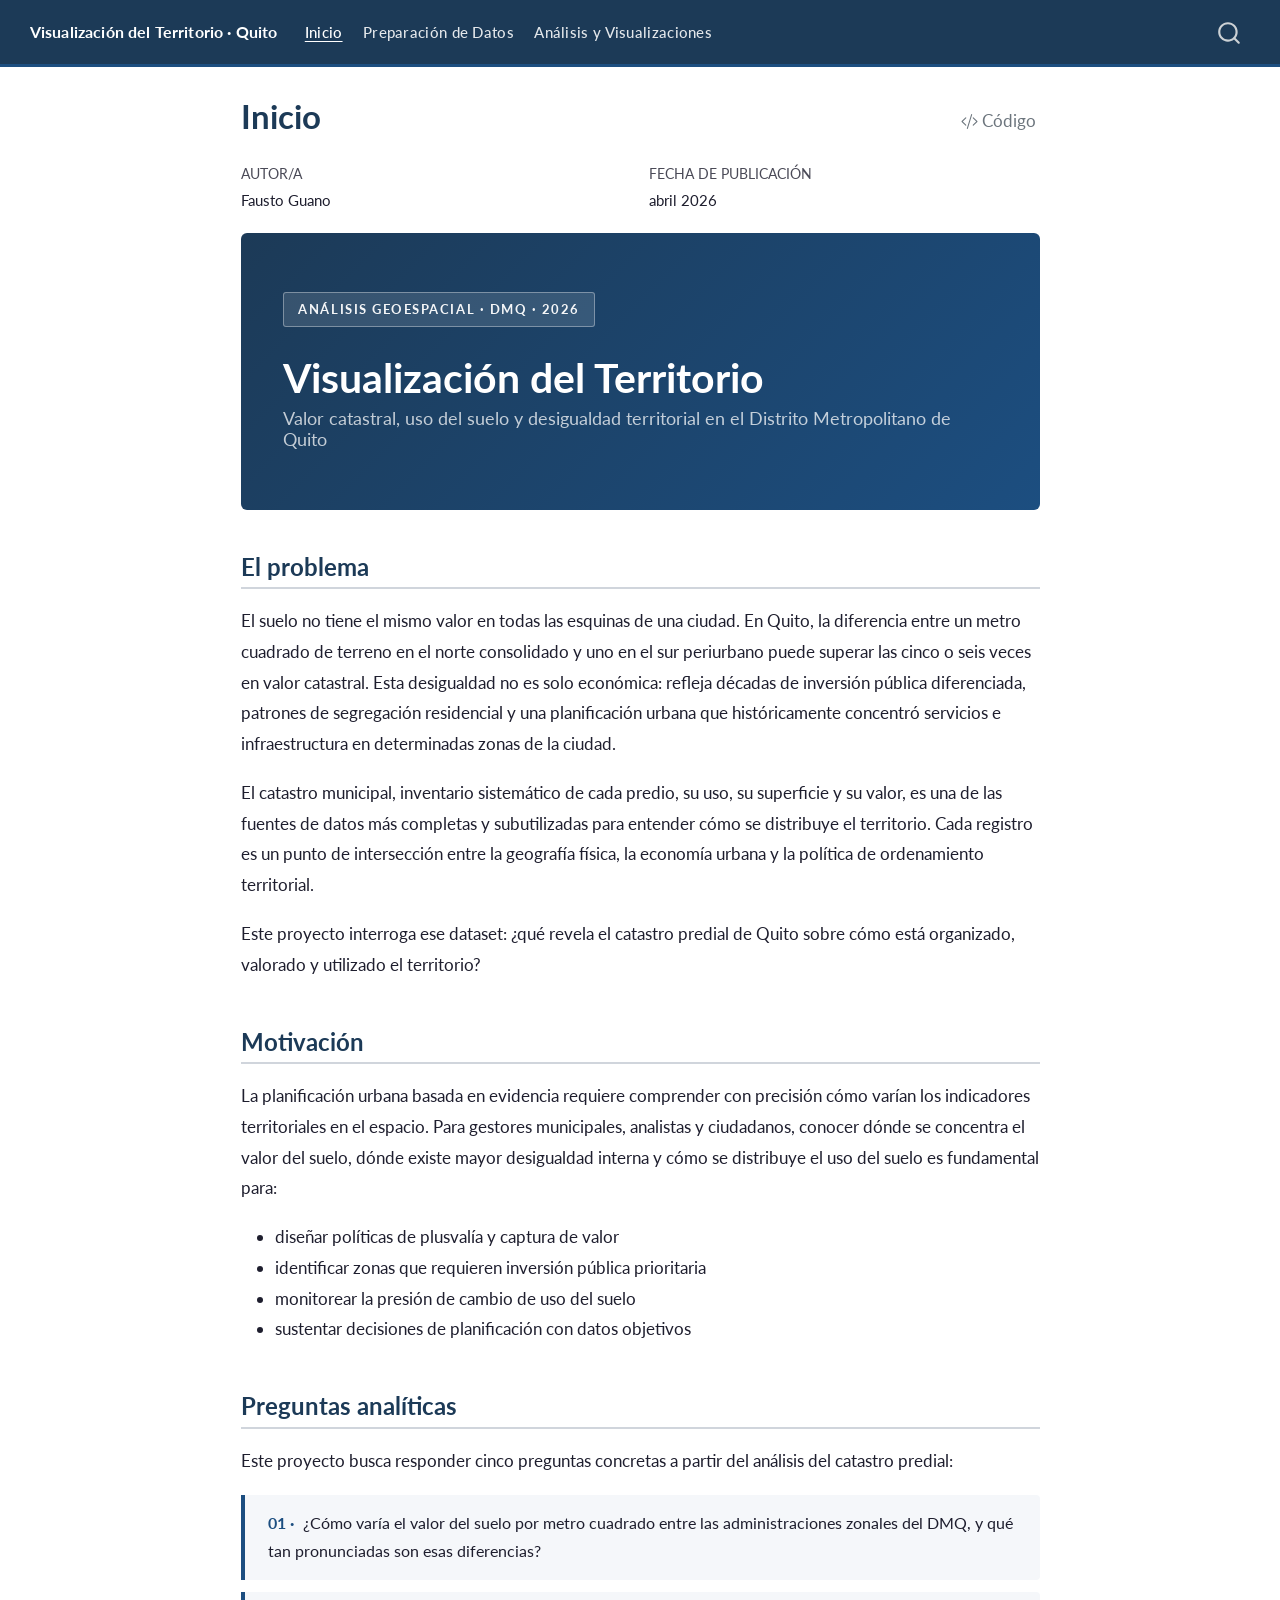
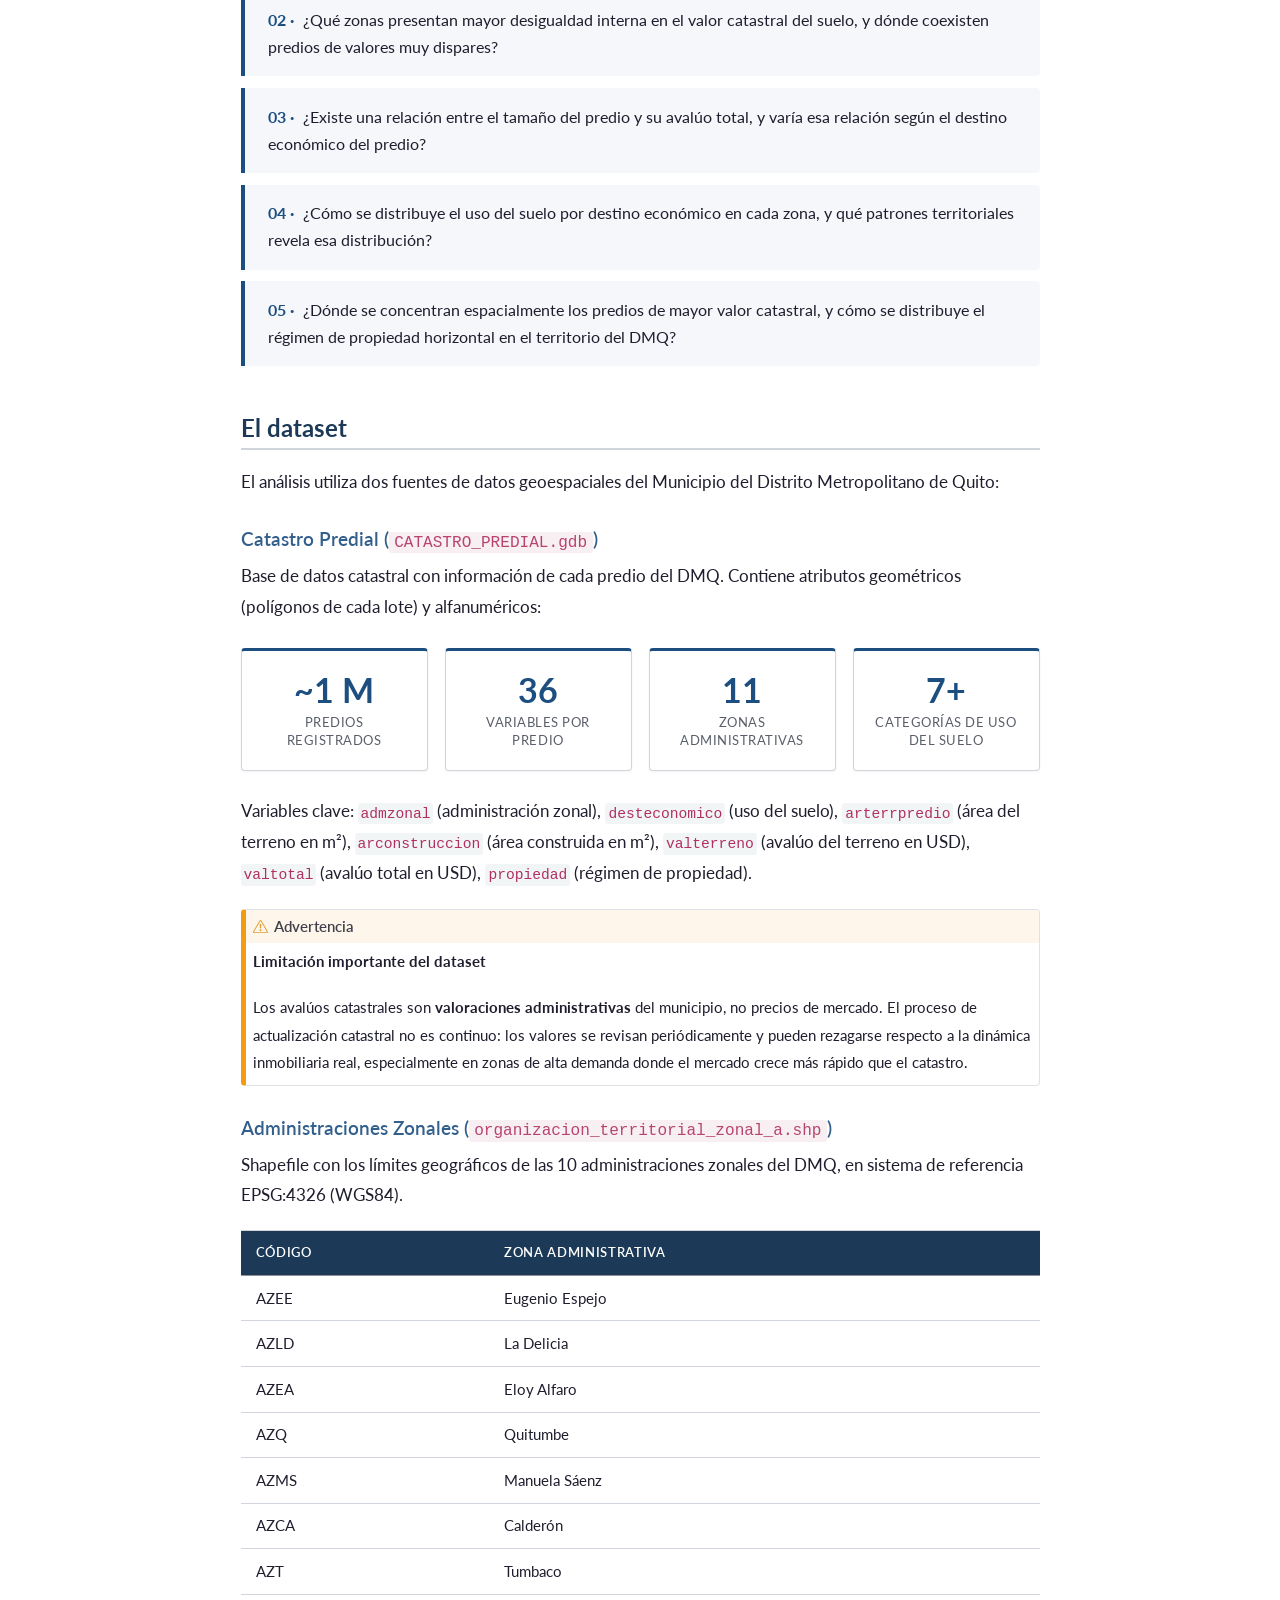
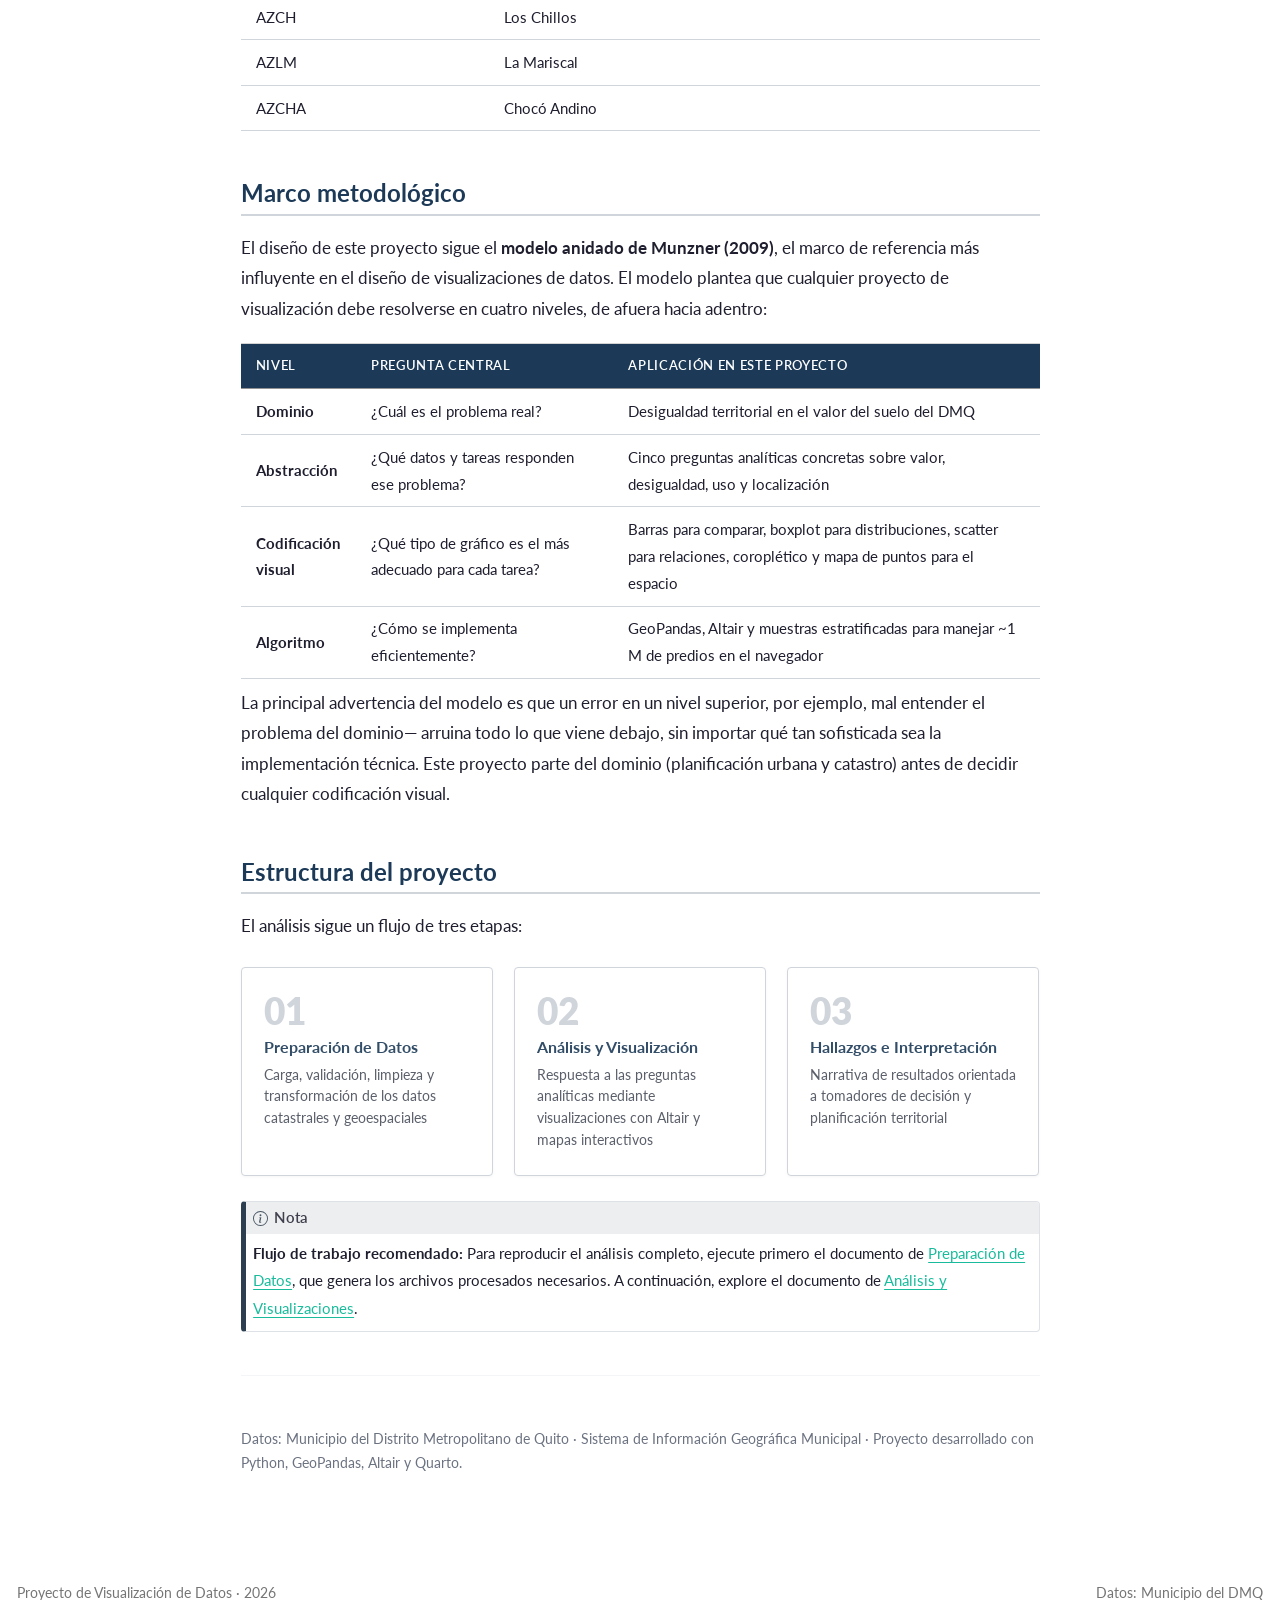
==== commit 40260c3a: "Modificación de advertencia el index" ====
--- a/docs/index.html
+++ b/docs/index.html
@@ -1,913 +1,1218 @@
-<!DOCTYPE html>
-<html xmlns="http://www.w3.org/1999/xhtml" lang="es" xml:lang="es"><head>
+<!doctype html>
+<html xmlns="http://www.w3.org/1999/xhtml" lang="es" xml:lang="es">
+  <head>
+    <meta charset="utf-8" />
+    <meta name="generator" content="quarto-1.9.36" />
 
-<meta charset="utf-8">
-<meta name="generator" content="quarto-1.9.36">
+    <meta
+      name="viewport"
+      content="width=device-width, initial-scale=1.0, user-scalable=yes"
+    />
 
-<meta name="viewport" content="width=device-width, initial-scale=1.0, user-scalable=yes">
+    <meta name="author" content="Fausto Guano" />
 
-<meta name="author" content="Fausto Guano">
-
-<title>Inicio – Visualización del Territorio · Quito</title>
-<style>
-/* Default styles provided by pandoc.
+    <title>Inicio – Visualización del Territorio · Quito</title>
+    <style>
+      /* Default styles provided by pandoc.
 ** See https://pandoc.org/MANUAL.html#variables-for-html for config info.
 */
-code{white-space: pre-wrap;}
-span.smallcaps{font-variant: small-caps;}
-div.columns{display: flex; gap: min(4vw, 1.5em);}
-div.column{flex: auto; overflow-x: auto;}
-div.hanging-indent{margin-left: 1.5em; text-indent: -1.5em;}
-ul.task-list{list-style: none;}
-ul.task-list li input[type="checkbox"] {
-  width: 0.8em;
-  margin: 0 0.8em 0.2em -1em; /* quarto-specific, see https://github.com/quarto-dev/quarto-cli/issues/4556 */ 
-  vertical-align: middle;
-}
-/* CSS for syntax highlighting */
-html { -webkit-text-size-adjust: 100%; }
-pre > code.sourceCode { white-space: pre; position: relative; }
-pre > code.sourceCode > span { display: inline-block; line-height: 1.25; }
-pre > code.sourceCode > span:empty { height: 1.2em; }
-.sourceCode { overflow: visible; }
-code.sourceCode > span { color: inherit; text-decoration: inherit; }
-div.sourceCode { margin: 1em 0; }
-pre.sourceCode { margin: 0; }
-@media screen {
-div.sourceCode { overflow: auto; }
-}
-@media print {
-pre > code.sourceCode { white-space: pre-wrap; }
-pre > code.sourceCode > span { text-indent: -5em; padding-left: 5em; }
-}
-pre.numberSource code
-  { counter-reset: source-line 0; }
-pre.numberSource code > span
-  { position: relative; left: -4em; counter-increment: source-line; }
-pre.numberSource code > span > a:first-child::before
-  { content: counter(source-line);
-    position: relative; left: -1em; text-align: right; vertical-align: baseline;
-    border: none; display: inline-block;
-    -webkit-touch-callout: none; -webkit-user-select: none;
-    -khtml-user-select: none; -moz-user-select: none;
-    -ms-user-select: none; user-select: none;
-    padding: 0 4px; width: 4em;
-  }
-pre.numberSource { margin-left: 3em;  padding-left: 4px; }
-div.sourceCode
-  {   }
-@media screen {
-pre > code.sourceCode > span > a:first-child::before { text-decoration: underline; }
-}
-</style>
+      code {
+        white-space: pre-wrap;
+      }
+      span.smallcaps {
+        font-variant: small-caps;
+      }
+      div.columns {
+        display: flex;
+        gap: min(4vw, 1.5em);
+      }
+      div.column {
+        flex: auto;
+        overflow-x: auto;
+      }
+      div.hanging-indent {
+        margin-left: 1.5em;
+        text-indent: -1.5em;
+      }
+      ul.task-list {
+        list-style: none;
+      }
+      ul.task-list li input[type="checkbox"] {
+        width: 0.8em;
+        margin: 0 0.8em 0.2em -1em; /* quarto-specific, see https://github.com/quarto-dev/quarto-cli/issues/4556 */
+        vertical-align: middle;
+      }
+      /* CSS for syntax highlighting */
+      html {
+        -webkit-text-size-adjust: 100%;
+      }
+      pre > code.sourceCode {
+        white-space: pre;
+        position: relative;
+      }
+      pre > code.sourceCode > span {
+        display: inline-block;
+        line-height: 1.25;
+      }
+      pre > code.sourceCode > span:empty {
+        height: 1.2em;
+      }
+      .sourceCode {
+        overflow: visible;
+      }
+      code.sourceCode > span {
+        color: inherit;
+        text-decoration: inherit;
+      }
+      div.sourceCode {
+        margin: 1em 0;
+      }
+      pre.sourceCode {
+        margin: 0;
+      }
+      @media screen {
+        div.sourceCode {
+          overflow: auto;
+        }
+      }
+      @media print {
+        pre > code.sourceCode {
+          white-space: pre-wrap;
+        }
+        pre > code.sourceCode > span {
+          text-indent: -5em;
+          padding-left: 5em;
+        }
+      }
+      pre.numberSource code {
+        counter-reset: source-line 0;
+      }
+      pre.numberSource code > span {
+        position: relative;
+        left: -4em;
+        counter-increment: source-line;
+      }
+      pre.numberSource code > span > a:first-child::before {
+        content: counter(source-line);
+        position: relative;
+        left: -1em;
+        text-align: right;
+        vertical-align: baseline;
+        border: none;
+        display: inline-block;
+        -webkit-touch-callout: none;
+        -webkit-user-select: none;
+        -khtml-user-select: none;
+        -moz-user-select: none;
+        -ms-user-select: none;
+        user-select: none;
+        padding: 0 4px;
+        width: 4em;
+      }
+      pre.numberSource {
+        margin-left: 3em;
+        padding-left: 4px;
+      }
+      div.sourceCode {
+      }
+      @media screen {
+        pre > code.sourceCode > span > a:first-child::before {
+          text-decoration: underline;
+        }
+      }
+    </style>
 
+    <script src="site_libs/quarto-nav/quarto-nav.js"></script>
+    <script src="site_libs/quarto-nav/headroom.min.js"></script>
+    <script src="site_libs/clipboard/clipboard.min.js"></script>
+    <script src="site_libs/quarto-search/autocomplete.umd.js"></script>
+    <script src="site_libs/quarto-search/fuse.min.js"></script>
+    <script src="site_libs/quarto-search/quarto-search.js"></script>
+    <meta name="quarto:offset" content="./" />
+    <script src="site_libs/quarto-html/quarto.js" type="module"></script>
+    <script
+      src="site_libs/quarto-html/tabsets/tabsets.js"
+      type="module"
+    ></script>
+    <script src="site_libs/quarto-html/popper.min.js"></script>
+    <script src="site_libs/quarto-html/tippy.umd.min.js"></script>
+    <script src="site_libs/quarto-html/anchor.min.js"></script>
+    <link href="site_libs/quarto-html/tippy.css" rel="stylesheet" />
+    <link
+      href="site_libs/quarto-html/quarto-syntax-highlighting-a06763021a52c43c40a351ac8b799b8f.css"
+      rel="stylesheet"
+      id="quarto-text-highlighting-styles"
+    />
+    <script src="site_libs/bootstrap/bootstrap.min.js"></script>
+    <link href="site_libs/bootstrap/bootstrap-icons.css" rel="stylesheet" />
+    <link
+      href="site_libs/bootstrap/bootstrap-09fdf1c988cf04e6fc3f8b602695d7e1.min.css"
+      rel="stylesheet"
+      append-hash="true"
+      id="quarto-bootstrap"
+      data-mode="light"
+    />
+    <script id="quarto-search-options" type="application/json">
+      {
+        "location": "navbar",
+        "copy-button": false,
+        "collapse-after": 3,
+        "panel-placement": "end",
+        "type": "overlay",
+        "limit": 50,
+        "keyboard-shortcut": ["f", "/", "s"],
+        "show-item-context": false,
+        "language": {
+          "search-no-results-text": "No se han encontrado resultados",
+          "search-matching-documents-text": "documentos encontrados",
+          "search-copy-link-title": "Copiar el enlace en la búsqueda",
+          "search-hide-matches-text": "Ocultar resultados adicionales",
+          "search-more-match-text": "resultado adicional en este documento",
+          "search-more-matches-text": "resultados adicionales en este documento",
+          "search-clear-button-title": "Borrar",
+          "search-text-placeholder": "",
+          "search-detached-cancel-button-title": "Cancelar",
+          "search-submit-button-title": "Enviar",
+          "search-label": "Buscar"
+        }
+      }
+    </script>
+    <style>
+      html {
+        scroll-behavior: smooth;
+      }
+    </style>
 
-<script src="site_libs/quarto-nav/quarto-nav.js"></script>
-<script src="site_libs/quarto-nav/headroom.min.js"></script>
-<script src="site_libs/clipboard/clipboard.min.js"></script>
-<script src="site_libs/quarto-search/autocomplete.umd.js"></script>
-<script src="site_libs/quarto-search/fuse.min.js"></script>
-<script src="site_libs/quarto-search/quarto-search.js"></script>
-<meta name="quarto:offset" content="./">
-<script src="site_libs/quarto-html/quarto.js" type="module"></script>
-<script src="site_libs/quarto-html/tabsets/tabsets.js" type="module"></script>
-<script src="site_libs/quarto-html/popper.min.js"></script>
-<script src="site_libs/quarto-html/tippy.umd.min.js"></script>
-<script src="site_libs/quarto-html/anchor.min.js"></script>
-<link href="site_libs/quarto-html/tippy.css" rel="stylesheet">
-<link href="site_libs/quarto-html/quarto-syntax-highlighting-a06763021a52c43c40a351ac8b799b8f.css" rel="stylesheet" id="quarto-text-highlighting-styles">
-<script src="site_libs/bootstrap/bootstrap.min.js"></script>
-<link href="site_libs/bootstrap/bootstrap-icons.css" rel="stylesheet">
-<link href="site_libs/bootstrap/bootstrap-09fdf1c988cf04e6fc3f8b602695d7e1.min.css" rel="stylesheet" append-hash="true" id="quarto-bootstrap" data-mode="light">
-<script id="quarto-search-options" type="application/json">{
-  "location": "navbar",
-  "copy-button": false,
-  "collapse-after": 3,
-  "panel-placement": "end",
-  "type": "overlay",
-  "limit": 50,
-  "keyboard-shortcut": [
-    "f",
-    "/",
-    "s"
-  ],
-  "show-item-context": false,
-  "language": {
-    "search-no-results-text": "No se han encontrado resultados",
-    "search-matching-documents-text": "documentos encontrados",
-    "search-copy-link-title": "Copiar el enlace en la búsqueda",
-    "search-hide-matches-text": "Ocultar resultados adicionales",
-    "search-more-match-text": "resultado adicional en este documento",
-    "search-more-matches-text": "resultados adicionales en este documento",
-    "search-clear-button-title": "Borrar",
-    "search-text-placeholder": "",
-    "search-detached-cancel-button-title": "Cancelar",
-    "search-submit-button-title": "Enviar",
-    "search-label": "Buscar"
-  }
-}</script>
-<style>html{ scroll-behavior: smooth; }</style>
+    <link rel="stylesheet" href="styles.css" />
+  </head>
 
-
-<link rel="stylesheet" href="styles.css">
-</head>
-
-<body class="nav-fixed fullcontent quarto-light">
-
-<div id="quarto-search-results"></div>
-  <header id="quarto-header" class="headroom fixed-top">
-    <nav class="navbar navbar-expand-lg " data-bs-theme="dark">
-      <div class="navbar-container container-fluid">
-      <div class="navbar-brand-container mx-auto">
-    <a class="navbar-brand" href="./index.html">
-    <span class="navbar-title">Visualización del Territorio · Quito</span>
-    </a>
-  </div>
-            <div id="quarto-search" class="" title="Buscar"></div>
-          <button class="navbar-toggler" type="button" data-bs-toggle="collapse" data-bs-target="#navbarCollapse" aria-controls="navbarCollapse" role="menu" aria-expanded="false" aria-label="Navegación de palanca" onclick="if (window.quartoToggleHeadroom) { window.quartoToggleHeadroom(); }">
-  <span class="navbar-toggler-icon"></span>
-</button>
+  <body class="nav-fixed fullcontent quarto-light">
+    <div id="quarto-search-results"></div>
+    <header id="quarto-header" class="headroom fixed-top">
+      <nav class="navbar navbar-expand-lg" data-bs-theme="dark">
+        <div class="navbar-container container-fluid">
+          <div class="navbar-brand-container mx-auto">
+            <a class="navbar-brand" href="./index.html">
+              <span class="navbar-title"
+                >Visualización del Territorio · Quito</span
+              >
+            </a>
+          </div>
+          <div id="quarto-search" class="" title="Buscar"></div>
+          <button
+            class="navbar-toggler"
+            type="button"
+            data-bs-toggle="collapse"
+            data-bs-target="#navbarCollapse"
+            aria-controls="navbarCollapse"
+            role="menu"
+            aria-expanded="false"
+            aria-label="Navegación de palanca"
+            onclick="
+              if (window.quartoToggleHeadroom) {
+                window.quartoToggleHeadroom();
+              }
+            "
+          >
+            <span class="navbar-toggler-icon"></span>
+          </button>
           <div class="collapse navbar-collapse" id="navbarCollapse">
             <ul class="navbar-nav navbar-nav-scroll me-auto">
-  <li class="nav-item">
-    <a class="nav-link active" href="./index.html" aria-current="page"> 
-<span class="menu-text">Inicio</span></a>
-  </li>  
-  <li class="nav-item">
-    <a class="nav-link" href="./data_cleaning.html"> 
-<span class="menu-text">Preparación de Datos</span></a>
-  </li>  
-  <li class="nav-item">
-    <a class="nav-link" href="./visualizations.html"> 
-<span class="menu-text">Análisis y Visualizaciones</span></a>
-  </li>  
-</ul>
-          </div> <!-- /navcollapse -->
-            <div class="quarto-navbar-tools">
-</div>
-      </div> <!-- /container-fluid -->
-    </nav>
-</header>
-<!-- content -->
-<div id="quarto-content" class="quarto-container page-columns page-rows-contents page-layout-article page-navbar">
-<!-- sidebar -->
-<!-- margin-sidebar -->
-    
-<!-- main -->
-<main class="content" id="quarto-document-content">
+              <li class="nav-item">
+                <a
+                  class="nav-link active"
+                  href="./index.html"
+                  aria-current="page"
+                >
+                  <span class="menu-text">Inicio</span></a
+                >
+              </li>
+              <li class="nav-item">
+                <a class="nav-link" href="./data_cleaning.html">
+                  <span class="menu-text">Preparación de Datos</span></a
+                >
+              </li>
+              <li class="nav-item">
+                <a class="nav-link" href="./visualizations.html">
+                  <span class="menu-text">Análisis y Visualizaciones</span></a
+                >
+              </li>
+            </ul>
+          </div>
+          <!-- /navcollapse -->
+          <div class="quarto-navbar-tools"></div>
+        </div>
+        <!-- /container-fluid -->
+      </nav>
+    </header>
+    <!-- content -->
+    <div
+      id="quarto-content"
+      class="quarto-container page-columns page-rows-contents page-layout-article page-navbar"
+    >
+      <!-- sidebar -->
+      <!-- margin-sidebar -->
 
-<header id="title-block-header" class="quarto-title-block default">
-<div class="quarto-title">
-<div class="quarto-title-block"><div><h1 class="title">Inicio</h1><button type="button" class="btn code-tools-button" id="quarto-code-tools-source"><i class="bi"></i> Código</button></div></div>
-</div>
+      <!-- main -->
+      <main class="content" id="quarto-document-content">
+        <header id="title-block-header" class="quarto-title-block default">
+          <div class="quarto-title">
+            <div class="quarto-title-block">
+              <div>
+                <h1 class="title">Inicio</h1>
+                <button
+                  type="button"
+                  class="btn code-tools-button"
+                  id="quarto-code-tools-source"
+                >
+                  <i class="bi"></i> Código
+                </button>
+              </div>
+            </div>
+          </div>
 
+          <div class="quarto-title-meta">
+            <div>
+              <div class="quarto-title-meta-heading">Autor/a</div>
+              <div class="quarto-title-meta-contents">
+                <p>Fausto Guano</p>
+              </div>
+            </div>
 
+            <div>
+              <div class="quarto-title-meta-heading">Fecha de publicación</div>
+              <div class="quarto-title-meta-contents">
+                <p class="date">abril 2026</p>
+              </div>
+            </div>
+          </div>
+        </header>
 
-<div class="quarto-title-meta">
+        <div class="project-hero">
+          <p>
+            <span class="hero-badge">Análisis Geoespacial · DMQ · 2026</span>
+          </p>
+          <section id="visualización-del-territorio" class="level1">
+            <h1>Visualización del Territorio</h1>
+            <section
+              id="valor-catastral-uso-del-suelo-y-desigualdad-territorial-en-el-distrito-metropolitano-de-quito"
+              class="level3"
+            >
+              <h3
+                class="anchored"
+                data-anchor-id="valor-catastral-uso-del-suelo-y-desigualdad-territorial-en-el-distrito-metropolitano-de-quito"
+              >
+                Valor catastral, uso del suelo y desigualdad territorial en el
+                Distrito Metropolitano de Quito
+              </h3>
+            </section>
+          </section>
+        </div>
+        <section id="el-problema" class="level2">
+          <h2 class="anchored" data-anchor-id="el-problema">El problema</h2>
+          <p>
+            El suelo no tiene el mismo valor en todas las esquinas de una
+            ciudad. En Quito, la diferencia entre un metro cuadrado de terreno
+            en el norte consolidado y uno en el sur periurbano puede superar las
+            cinco o seis veces en valor catastral. Esta desigualdad no es solo
+            económica: refleja décadas de inversión pública diferenciada,
+            patrones de segregación residencial y una planificación urbana que
+            históricamente concentró servicios e infraestructura en determinadas
+            zonas de la ciudad.
+          </p>
+          <p>
+            El catastro municipal, inventario sistemático de cada predio, su
+            uso, su superficie y su valor, es una de las fuentes de datos más
+            completas y subutilizadas para entender cómo se distribuye el
+            territorio. Cada registro es un punto de intersección entre la
+            geografía física, la economía urbana y la política de ordenamiento
+            territorial.
+          </p>
+          <p>
+            Este proyecto interroga ese dataset: ¿qué revela el catastro predial
+            de Quito sobre cómo está organizado, valorado y utilizado el
+            territorio?
+          </p>
+        </section>
+        <section id="motivación" class="level2">
+          <h2 class="anchored" data-anchor-id="motivación">Motivación</h2>
+          <p>
+            La planificación urbana basada en evidencia requiere comprender con
+            precisión cómo varían los indicadores territoriales en el espacio.
+            Para gestores municipales, analistas y ciudadanos, conocer dónde se
+            concentra el valor del suelo, dónde existe mayor desigualdad interna
+            y cómo se distribuye el uso del suelo es fundamental para:
+          </p>
+          <ul>
+            <li>diseñar políticas de plusvalía y captura de valor</li>
+            <li>
+              identificar zonas que requieren inversión pública prioritaria
+            </li>
+            <li>monitorear la presión de cambio de uso del suelo</li>
+            <li>sustentar decisiones de planificación con datos objetivos</li>
+          </ul>
+        </section>
+        <section id="preguntas-analíticas" class="level2">
+          <h2 class="anchored" data-anchor-id="preguntas-analíticas">
+            Preguntas analíticas
+          </h2>
+          <p>
+            Este proyecto busca responder cinco preguntas concretas a partir del
+            análisis del catastro predial:
+          </p>
+          <div class="pregunta-card">
+            <p>
+              <span class="pregunta-num">01 ·</span> ¿Cómo varía el valor del
+              suelo por metro cuadrado entre las administraciones zonales del
+              DMQ, y qué tan pronunciadas son esas diferencias?
+            </p>
+          </div>
+          <div class="pregunta-card">
+            <p>
+              <span class="pregunta-num">02 ·</span> ¿Qué zonas presentan mayor
+              desigualdad interna en el valor catastral del suelo, y dónde
+              coexisten predios de valores muy dispares?
+            </p>
+          </div>
+          <div class="pregunta-card">
+            <p>
+              <span class="pregunta-num">03 ·</span> ¿Existe una relación entre
+              el tamaño del predio y su avalúo total, y varía esa relación según
+              el destino económico del predio?
+            </p>
+          </div>
+          <div class="pregunta-card">
+            <p>
+              <span class="pregunta-num">04 ·</span> ¿Cómo se distribuye el uso
+              del suelo por destino económico en cada zona, y qué patrones
+              territoriales revela esa distribución?
+            </p>
+          </div>
+          <div class="pregunta-card">
+            <p>
+              <span class="pregunta-num">05 ·</span> ¿Dónde se concentran
+              espacialmente los predios de mayor valor catastral, y cómo se
+              distribuye el régimen de propiedad horizontal en el territorio del
+              DMQ?
+            </p>
+          </div>
+        </section>
+        <section id="el-dataset" class="level2">
+          <h2 class="anchored" data-anchor-id="el-dataset">El dataset</h2>
+          <p>
+            El análisis utiliza dos fuentes de datos geoespaciales del Municipio
+            del Distrito Metropolitano de Quito:
+          </p>
+          <section id="catastro-predial-catastro_predial.gdb" class="level3">
+            <h3
+              class="anchored"
+              data-anchor-id="catastro-predial-catastro_predial.gdb"
+            >
+              Catastro Predial (<code>CATASTRO_PREDIAL.gdb</code>)
+            </h3>
+            <p>
+              Base de datos catastral con información de cada predio del DMQ.
+              Contiene atributos geométricos (polígonos de cada lote) y
+              alfanuméricos:
+            </p>
+            <div class="metric-grid">
+              <div class="metric-card">
+                <div class="metric-value">~1 M</div>
+                <div class="metric-label">Predios registrados</div>
+              </div>
+              <div class="metric-card">
+                <div class="metric-value">36</div>
+                <div class="metric-label">Variables por predio</div>
+              </div>
+              <div class="metric-card">
+                <div class="metric-value">11</div>
+                <div class="metric-label">Zonas administrativas</div>
+              </div>
+              <div class="metric-card">
+                <div class="metric-value">7+</div>
+                <div class="metric-label">Categorías de uso del suelo</div>
+              </div>
+            </div>
+            <p>
+              Variables clave: <code>admzonal</code> (administración zonal),
+              <code>desteconomico</code> (uso del suelo),
+              <code>arterrpredio</code> (área del terreno en m²),
+              <code>arconstruccion</code> (área construida en m²),
+              <code>valterreno</code> (avalúo del terreno en USD),
+              <code>valtotal</code> (avalúo total en USD),
+              <code>propiedad</code> (régimen de propiedad).
+            </p>
+            <div
+              class="callout callout-style-default callout-warning callout-titled"
+            >
+              <div class="callout-header d-flex align-content-center">
+                <div class="callout-icon-container">
+                  <i class="callout-icon"></i>
+                </div>
+                <div class="callout-title-container flex-fill">Advertencia</div>
+              </div>
+              <div class="callout-body-container callout-body">
+                <p><strong>Limitación importante del dataset</strong></p>
+                <p>
+                  Los avalúos catastrales son
+                  <strong>valoraciones administrativas</strong> del municipio,
+                  no precios de mercado. El proceso de actualización catastral
+                  no es continuo: los valores se revisan periódicamente y pueden
+                  rezagarse respecto a la dinámica inmobiliaria real,
+                  especialmente en zonas de alta demanda donde el mercado crece
+                  más rápido que el catastro.
+                </p>
+              </div>
+            </div>
+          </section>
+          <section
+            id="administraciones-zonales-organizacion_territorial_zonal_a.shp"
+            class="level3"
+          >
+            <h3
+              class="anchored"
+              data-anchor-id="administraciones-zonales-organizacion_territorial_zonal_a.shp"
+            >
+              Administraciones Zonales
+              (<code>organizacion_territorial_zonal_a.shp</code>)
+            </h3>
+            <p>
+              Shapefile con los límites geográficos de las 10 administraciones
+              zonales del DMQ, en sistema de referencia EPSG:4326 (WGS84).
+            </p>
+            <table class="caption-top table">
+              <thead>
+                <tr class="header">
+                  <th>Código</th>
+                  <th>Zona Administrativa</th>
+                </tr>
+              </thead>
+              <tbody>
+                <tr class="odd">
+                  <td>AZEE</td>
+                  <td>Eugenio Espejo</td>
+                </tr>
+                <tr class="even">
+                  <td>AZLD</td>
+                  <td>La Delicia</td>
+                </tr>
+                <tr class="odd">
+                  <td>AZEA</td>
+                  <td>Eloy Alfaro</td>
+                </tr>
+                <tr class="even">
+                  <td>AZQ</td>
+                  <td>Quitumbe</td>
+                </tr>
+                <tr class="odd">
+                  <td>AZMS</td>
+                  <td>Manuela Sáenz</td>
+                </tr>
+                <tr class="even">
+                  <td>AZCA</td>
+                  <td>Calderón</td>
+                </tr>
+                <tr class="odd">
+                  <td>AZT</td>
+                  <td>Tumbaco</td>
+                </tr>
+                <tr class="even">
+                  <td>AZCH</td>
+                  <td>Los Chillos</td>
+                </tr>
+                <tr class="odd">
+                  <td>AZLM</td>
+                  <td>La Mariscal</td>
+                </tr>
+                <tr class="even">
+                  <td>AZCHA</td>
+                  <td>Chocó Andino</td>
+                </tr>
+              </tbody>
+            </table>
+          </section>
+        </section>
+        <section id="marco-metodológico" class="level2">
+          <h2 class="anchored" data-anchor-id="marco-metodológico">
+            Marco metodológico
+          </h2>
+          <p>
+            El diseño de este proyecto sigue el
+            <strong>modelo anidado de Munzner (2009)</strong>, el marco de
+            referencia más influyente en el diseño de visualizaciones de datos.
+            El modelo plantea que cualquier proyecto de visualización debe
+            resolverse en cuatro niveles, de afuera hacia adentro:
+          </p>
+          <table class="caption-top table">
+            <colgroup>
+              <col style="width: 13%" />
+              <col style="width: 32%" />
+              <col style="width: 53%" />
+            </colgroup>
+            <thead>
+              <tr class="header">
+                <th>Nivel</th>
+                <th>Pregunta central</th>
+                <th>Aplicación en este proyecto</th>
+              </tr>
+            </thead>
+            <tbody>
+              <tr class="odd">
+                <td><strong>Dominio</strong></td>
+                <td>¿Cuál es el problema real?</td>
+                <td>Desigualdad territorial en el valor del suelo del DMQ</td>
+              </tr>
+              <tr class="even">
+                <td><strong>Abstracción</strong></td>
+                <td>¿Qué datos y tareas responden ese problema?</td>
+                <td>
+                  Cinco preguntas analíticas concretas sobre valor, desigualdad,
+                  uso y localización
+                </td>
+              </tr>
+              <tr class="odd">
+                <td><strong>Codificación visual</strong></td>
+                <td>
+                  ¿Qué tipo de gráfico es el más adecuado para cada tarea?
+                </td>
+                <td>
+                  Barras para comparar, boxplot para distribuciones, scatter
+                  para relaciones, coroplético y mapa de puntos para el espacio
+                </td>
+              </tr>
+              <tr class="even">
+                <td><strong>Algoritmo</strong></td>
+                <td>¿Cómo se implementa eficientemente?</td>
+                <td>
+                  GeoPandas, Altair y muestras estratificadas para manejar ~1 M
+                  de predios en el navegador
+                </td>
+              </tr>
+            </tbody>
+          </table>
+          <p>
+            La principal advertencia del modelo es que un error en un nivel
+            superior, por ejemplo, mal entender el problema del dominio— arruina
+            todo lo que viene debajo, sin importar qué tan sofisticada sea la
+            implementación técnica. Este proyecto parte del dominio
+            (planificación urbana y catastro) antes de decidir cualquier
+            codificación visual.
+          </p>
+        </section>
+        <section id="estructura-del-proyecto" class="level2">
+          <h2 class="anchored" data-anchor-id="estructura-del-proyecto">
+            Estructura del proyecto
+          </h2>
+          <p>El análisis sigue un flujo de tres etapas:</p>
+          <div class="flujo-grid">
+            <div class="flujo-item">
+              <div class="flujo-num">01</div>
+              <h4 class="anchored">Preparación de Datos</h4>
+              <p>
+                Carga, validación, limpieza y transformación de los datos
+                catastrales y geoespaciales
+              </p>
+            </div>
+            <div class="flujo-item">
+              <div class="flujo-num">02</div>
+              <h4 class="anchored">Análisis y Visualización</h4>
+              <p>
+                Respuesta a las preguntas analíticas mediante visualizaciones
+                con Altair y mapas interactivos
+              </p>
+            </div>
+            <div class="flujo-item">
+              <div class="flujo-num">03</div>
+              <h4 class="anchored">Hallazgos e Interpretación</h4>
+              <p>
+                Narrativa de resultados orientada a tomadores de decisión y
+                planificación territorial
+              </p>
+            </div>
+          </div>
+          <div
+            class="callout callout-style-default callout-note callout-titled"
+          >
+            <div class="callout-header d-flex align-content-center">
+              <div class="callout-icon-container">
+                <i class="callout-icon"></i>
+              </div>
+              <div class="callout-title-container flex-fill">Nota</div>
+            </div>
+            <div class="callout-body-container callout-body">
+              <p>
+                <strong>Flujo de trabajo recomendado:</strong> Para reproducir
+                el análisis completo, ejecute primero el documento de
+                <a href="./data_cleaning.html">Preparación de Datos</a>, que
+                genera los archivos procesados necesarios. A continuación,
+                explore el documento de
+                <a href="./visualizations.html">Análisis y Visualizaciones</a>.
+              </p>
+            </div>
+          </div>
+          <hr />
+          <p style="font-size: 0.8rem; color: #6b7280; margin-top: 3rem">
+            Datos: Municipio del Distrito Metropolitano de Quito · Sistema de
+            Información Geográfica Municipal · Proyecto desarrollado con Python,
+            GeoPandas, Altair y Quarto.
+          </p>
 
-    <div>
-    <div class="quarto-title-meta-heading">Autor/a</div>
-    <div class="quarto-title-meta-contents">
-             <p>Fausto Guano </p>
-          </div>
-  </div>
-    
-    <div>
-    <div class="quarto-title-meta-heading">Fecha de publicación</div>
-    <div class="quarto-title-meta-contents">
-      <p class="date">abril 2026</p>
-    </div>
-  </div>
-  
-    
-  </div>
-  
-
-
-</header>
-
-
-<div class="project-hero">
-<p><span class="hero-badge">Análisis Geoespacial · DMQ · 2026</span></p>
-<section id="visualización-del-territorio" class="level1">
-<h1>Visualización del Territorio</h1>
-<section id="valor-catastral-uso-del-suelo-y-desigualdad-territorial-en-el-distrito-metropolitano-de-quito" class="level3">
-<h3 class="anchored" data-anchor-id="valor-catastral-uso-del-suelo-y-desigualdad-territorial-en-el-distrito-metropolitano-de-quito">Valor catastral, uso del suelo y desigualdad territorial en el Distrito Metropolitano de Quito</h3>
-</section>
-</section>
-</div>
-<section id="el-problema" class="level2">
-<h2 class="anchored" data-anchor-id="el-problema">El problema</h2>
-<p>El suelo no tiene el mismo valor en todas las esquinas de una ciudad. En Quito, la diferencia entre un metro cuadrado de terreno en el norte consolidado y uno en el sur periurbano puede superar las cinco o seis veces en valor catastral. Esta desigualdad no es solo económica: refleja décadas de inversión pública diferenciada, patrones de segregación residencial y una planificación urbana que históricamente concentró servicios e infraestructura en determinadas zonas de la ciudad.</p>
-<p>El catastro municipal, inventario sistemático de cada predio, su uso, su superficie y su valor, es una de las fuentes de datos más completas y subutilizadas para entender cómo se distribuye el territorio. Cada registro es un punto de intersección entre la geografía física, la economía urbana y la política de ordenamiento territorial.</p>
-<p>Este proyecto interroga ese dataset: ¿qué revela el catastro predial de Quito sobre cómo está organizado, valorado y utilizado el territorio?</p>
-</section>
-<section id="motivación" class="level2">
-<h2 class="anchored" data-anchor-id="motivación">Motivación</h2>
-<p>La planificación urbana basada en evidencia requiere comprender con precisión cómo varían los indicadores territoriales en el espacio. Para gestores municipales, analistas y ciudadanos, conocer dónde se concentra el valor del suelo, dónde existe mayor desigualdad interna y cómo se distribuye el uso del suelo es fundamental para:</p>
-<ul>
-<li>diseñar políticas de plusvalía y captura de valor</li>
-<li>identificar zonas que requieren inversión pública prioritaria</li>
-<li>monitorear la presión de cambio de uso del suelo</li>
-<li>sustentar decisiones de planificación con datos objetivos</li>
-</ul>
-</section>
-<section id="preguntas-analíticas" class="level2">
-<h2 class="anchored" data-anchor-id="preguntas-analíticas">Preguntas analíticas</h2>
-<p>Este proyecto busca responder cinco preguntas concretas a partir del análisis del catastro predial:</p>
-<div class="pregunta-card">
-<p>
-<span class="pregunta-num">01 ·</span> ¿Cómo varía el valor del suelo por metro cuadrado entre las administraciones zonales del DMQ, y qué tan pronunciadas son esas diferencias?
-</p>
-</div>
-<div class="pregunta-card">
-<p>
-<span class="pregunta-num">02 ·</span> ¿Qué zonas presentan mayor desigualdad interna en el valor catastral del suelo, y dónde coexisten predios de valores muy dispares?
-</p>
-</div>
-<div class="pregunta-card">
-<p>
-<span class="pregunta-num">03 ·</span> ¿Existe una relación entre el tamaño del predio y su avalúo total, y varía esa relación según el destino económico del predio?
-</p>
-</div>
-<div class="pregunta-card">
-<p>
-<span class="pregunta-num">04 ·</span> ¿Cómo se distribuye el uso del suelo por destino económico en cada zona, y qué patrones territoriales revela esa distribución?
-</p>
-</div>
-<div class="pregunta-card">
-<p>
-<span class="pregunta-num">05 ·</span> ¿Dónde se concentran espacialmente los predios de mayor valor catastral, y cómo se distribuye el régimen de propiedad horizontal en el territorio del DMQ?
-</p>
-</div>
-</section>
-<section id="el-dataset" class="level2">
-<h2 class="anchored" data-anchor-id="el-dataset">El dataset</h2>
-<p>El análisis utiliza dos fuentes de datos geoespaciales del Municipio del Distrito Metropolitano de Quito:</p>
-<section id="catastro-predial-catastro_predial.gdb" class="level3">
-<h3 class="anchored" data-anchor-id="catastro-predial-catastro_predial.gdb">Catastro Predial (<code>CATASTRO_PREDIAL.gdb</code>)</h3>
-<p>Base de datos catastral con información de cada predio del DMQ. Contiene atributos geométricos (polígonos de cada lote) y alfanuméricos:</p>
-<div class="metric-grid">
-<div class="metric-card">
-<div class="metric-value">
-~1 M
-</div>
-<div class="metric-label">
-Predios registrados
-</div>
-</div>
-<div class="metric-card">
-<div class="metric-value">
-36
-</div>
-<div class="metric-label">
-Variables por predio
-</div>
-</div>
-<div class="metric-card">
-<div class="metric-value">
-11
-</div>
-<div class="metric-label">
-Zonas administrativas
-</div>
-</div>
-<div class="metric-card">
-<div class="metric-value">
-7+
-</div>
-<div class="metric-label">
-Categorías de uso del suelo
-</div>
-</div>
-</div>
-<p>Variables clave: <code>admzonal</code> (administración zonal), <code>desteconomico</code> (uso del suelo), <code>arterrpredio</code> (área del terreno en m²), <code>arconstruccion</code> (área construida en m²), <code>valterreno</code> (avalúo del terreno en USD), <code>valtotal</code> (avalúo total en USD), <code>propiedad</code> (régimen de propiedad).</p>
-<div class="callout callout-style-default callout-warning callout-titled">
-<div class="callout-header d-flex align-content-center">
-<div class="callout-icon-container">
-<i class="callout-icon"></i>
-</div>
-<div class="callout-title-container flex-fill">
-Advertencia
-</div>
-</div>
-<div class="callout-body-container callout-body">
-<p><strong>Limitación importante del dataset</strong></p>
-<p>Los avalúos catastrales son <strong>valoraciones administrativas</strong> del municipio, no precios de mercado. El proceso de actualización catastral no es continuo: los valores se revisan periódicamente y pueden rezagarse respecto a la dinámica inmobiliaria real, especialmente en zonas de alta demanda donde el mercado crece más rápido que el catastro.</p>
-<p>Esto implica dos cosas para este análisis: (1) los valores absolutos en USD/m² no deben interpretarse como precios de compraventa vigentes; (2) los <strong>patrones relativos entre zonas</strong> —cuál zona vale más, cuánta desigualdad interna existe, cómo se distribuye el uso, sí son válidos y comparables, ya que el sesgo afecta a todas las zonas por igual. El catastro es, en ese sentido, un espejo del territorio aunque no sea un termómetro exacto del mercado.</p>
-</div>
-</div>
-</section>
-<section id="administraciones-zonales-organizacion_territorial_zonal_a.shp" class="level3">
-<h3 class="anchored" data-anchor-id="administraciones-zonales-organizacion_territorial_zonal_a.shp">Administraciones Zonales (<code>organizacion_territorial_zonal_a.shp</code>)</h3>
-<p>Shapefile con los límites geográficos de las 10 administraciones zonales del DMQ, en sistema de referencia EPSG:4326 (WGS84).</p>
-<table class="caption-top table">
-<thead>
-<tr class="header">
-<th>Código</th>
-<th>Zona Administrativa</th>
-</tr>
-</thead>
-<tbody>
-<tr class="odd">
-<td>AZEE</td>
-<td>Eugenio Espejo</td>
-</tr>
-<tr class="even">
-<td>AZLD</td>
-<td>La Delicia</td>
-</tr>
-<tr class="odd">
-<td>AZEA</td>
-<td>Eloy Alfaro</td>
-</tr>
-<tr class="even">
-<td>AZQ</td>
-<td>Quitumbe</td>
-</tr>
-<tr class="odd">
-<td>AZMS</td>
-<td>Manuela Sáenz</td>
-</tr>
-<tr class="even">
-<td>AZCA</td>
-<td>Calderón</td>
-</tr>
-<tr class="odd">
-<td>AZT</td>
-<td>Tumbaco</td>
-</tr>
-<tr class="even">
-<td>AZCH</td>
-<td>Los Chillos</td>
-</tr>
-<tr class="odd">
-<td>AZLM</td>
-<td>La Mariscal</td>
-</tr>
-<tr class="even">
-<td>AZCHA</td>
-<td>Chocó Andino</td>
-</tr>
-</tbody>
-</table>
-</section>
-</section>
-<section id="marco-metodológico" class="level2">
-<h2 class="anchored" data-anchor-id="marco-metodológico">Marco metodológico</h2>
-<p>El diseño de este proyecto sigue el <strong>modelo anidado de Munzner (2009)</strong>, el marco de referencia más influyente en el diseño de visualizaciones de datos. El modelo plantea que cualquier proyecto de visualización debe resolverse en cuatro niveles, de afuera hacia adentro:</p>
-<table class="caption-top table">
-<colgroup>
-<col style="width: 13%">
-<col style="width: 32%">
-<col style="width: 53%">
-</colgroup>
-<thead>
-<tr class="header">
-<th>Nivel</th>
-<th>Pregunta central</th>
-<th>Aplicación en este proyecto</th>
-</tr>
-</thead>
-<tbody>
-<tr class="odd">
-<td><strong>Dominio</strong></td>
-<td>¿Cuál es el problema real?</td>
-<td>Desigualdad territorial en el valor del suelo del DMQ</td>
-</tr>
-<tr class="even">
-<td><strong>Abstracción</strong></td>
-<td>¿Qué datos y tareas responden ese problema?</td>
-<td>Cinco preguntas analíticas concretas sobre valor, desigualdad, uso y localización</td>
-</tr>
-<tr class="odd">
-<td><strong>Codificación visual</strong></td>
-<td>¿Qué tipo de gráfico es el más adecuado para cada tarea?</td>
-<td>Barras para comparar, boxplot para distribuciones, scatter para relaciones, coroplético y mapa de puntos para el espacio</td>
-</tr>
-<tr class="even">
-<td><strong>Algoritmo</strong></td>
-<td>¿Cómo se implementa eficientemente?</td>
-<td>GeoPandas, Altair y muestras estratificadas para manejar ~1 M de predios en el navegador</td>
-</tr>
-</tbody>
-</table>
-<p>La principal advertencia del modelo es que un error en un nivel superior, por ejemplo, mal entender el problema del dominio— arruina todo lo que viene debajo, sin importar qué tan sofisticada sea la implementación técnica. Este proyecto parte del dominio (planificación urbana y catastro) antes de decidir cualquier codificación visual.</p>
-</section>
-<section id="estructura-del-proyecto" class="level2">
-<h2 class="anchored" data-anchor-id="estructura-del-proyecto">Estructura del proyecto</h2>
-<p>El análisis sigue un flujo de tres etapas:</p>
-<div class="flujo-grid">
-<div class="flujo-item">
-<div class="flujo-num">
-01
-</div>
-<h4 class="anchored">
-Preparación de Datos
-</h4>
-<p>
-Carga, validación, limpieza y transformación de los datos catastrales y geoespaciales
-</p>
-</div>
-<div class="flujo-item">
-<div class="flujo-num">
-02
-</div>
-<h4 class="anchored">
-Análisis y Visualización
-</h4>
-<p>
-Respuesta a las preguntas analíticas mediante visualizaciones con Altair y mapas interactivos
-</p>
-</div>
-<div class="flujo-item">
-<div class="flujo-num">
-03
-</div>
-<h4 class="anchored">
-Hallazgos e Interpretación
-</h4>
-<p>
-Narrativa de resultados orientada a tomadores de decisión y planificación territorial
-</p>
-</div>
-</div>
-<div class="callout callout-style-default callout-note callout-titled">
-<div class="callout-header d-flex align-content-center">
-<div class="callout-icon-container">
-<i class="callout-icon"></i>
-</div>
-<div class="callout-title-container flex-fill">
-Nota
-</div>
-</div>
-<div class="callout-body-container callout-body">
-<p><strong>Flujo de trabajo recomendado:</strong> Para reproducir el análisis completo, ejecute primero el documento de <a href="./data_cleaning.html">Preparación de Datos</a>, que genera los archivos procesados necesarios. A continuación, explore el documento de <a href="./visualizations.html">Análisis y Visualizaciones</a>.</p>
-</div>
-</div>
-<hr>
-<p style="font-size:0.8rem; color:#6B7280; margin-top:3rem;">
-Datos: Municipio del Distrito Metropolitano de Quito · Sistema de Información Geográfica Municipal · Proyecto desarrollado con Python, GeoPandas, Altair y Quarto.
-</p>
-
-
-<!-- -->
-
-</section>
-
-</main> <!-- /main -->
-<script id="quarto-html-after-body" type="application/javascript">
-  window.document.addEventListener("DOMContentLoaded", function (event) {
-    const icon = "";
-    const anchorJS = new window.AnchorJS();
-    anchorJS.options = {
-      placement: 'right',
-      icon: icon
-    };
-    anchorJS.add('.anchored');
-    const isCodeAnnotation = (el) => {
-      for (const clz of el.classList) {
-        if (clz.startsWith('code-annotation-')) {                     
-          return true;
-        }
-      }
-      return false;
-    }
-    const onCopySuccess = function(e) {
-      // button target
-      const button = e.trigger;
-      // don't keep focus
-      button.blur();
-      // flash "checked"
-      button.classList.add('code-copy-button-checked');
-      var currentTitle = button.getAttribute("title");
-      button.setAttribute("title", "Copiado");
-      let tooltip;
-      if (window.bootstrap) {
-        button.setAttribute("data-bs-toggle", "tooltip");
-        button.setAttribute("data-bs-placement", "left");
-        button.setAttribute("data-bs-title", "Copiado");
-        tooltip = new bootstrap.Tooltip(button, 
-          { trigger: "manual", 
-            customClass: "code-copy-button-tooltip",
-            offset: [0, -8]});
-        tooltip.show();    
-      }
-      setTimeout(function() {
-        if (tooltip) {
-          tooltip.hide();
-          button.removeAttribute("data-bs-title");
-          button.removeAttribute("data-bs-toggle");
-          button.removeAttribute("data-bs-placement");
-        }
-        button.setAttribute("title", currentTitle);
-        button.classList.remove('code-copy-button-checked');
-      }, 1000);
-      // clear code selection
-      e.clearSelection();
-    }
-    const getTextToCopy = function(trigger) {
-      const outerScaffold = trigger.parentElement.cloneNode(true);
-      const codeEl = outerScaffold.querySelector('code');
-      for (const childEl of codeEl.children) {
-        if (isCodeAnnotation(childEl)) {
-          childEl.remove();
-        }
-      }
-      return codeEl.innerText;
-    }
-    const clipboard = new window.ClipboardJS('.code-copy-button:not([data-in-quarto-modal])', {
-      text: getTextToCopy
-    });
-    clipboard.on('success', onCopySuccess);
-    if (window.document.getElementById('quarto-embedded-source-code-modal')) {
-      const clipboardModal = new window.ClipboardJS('.code-copy-button[data-in-quarto-modal]', {
-        text: getTextToCopy,
-        container: window.document.getElementById('quarto-embedded-source-code-modal')
-      });
-      clipboardModal.on('success', onCopySuccess);
-    }
-    const viewSource = window.document.getElementById('quarto-view-source') ||
-                       window.document.getElementById('quarto-code-tools-source');
-    if (viewSource) {
-      const sourceUrl = viewSource.getAttribute("data-quarto-source-url");
-      viewSource.addEventListener("click", function(e) {
-        if (sourceUrl) {
-          // rstudio viewer pane
-          if (/\bcapabilities=\b/.test(window.location)) {
-            window.open(sourceUrl);
-          } else {
-            window.location.href = sourceUrl;
+          <!-- -->
+        </section>
+      </main>
+      <!-- /main -->
+      <script id="quarto-html-after-body" type="application/javascript">
+        window.document.addEventListener("DOMContentLoaded", function (event) {
+          const icon = "";
+          const anchorJS = new window.AnchorJS();
+          anchorJS.options = {
+            placement: "right",
+            icon: icon,
+          };
+          anchorJS.add(".anchored");
+          const isCodeAnnotation = (el) => {
+            for (const clz of el.classList) {
+              if (clz.startsWith("code-annotation-")) {
+                return true;
+              }
+            }
+            return false;
+          };
+          const onCopySuccess = function (e) {
+            // button target
+            const button = e.trigger;
+            // don't keep focus
+            button.blur();
+            // flash "checked"
+            button.classList.add("code-copy-button-checked");
+            var currentTitle = button.getAttribute("title");
+            button.setAttribute("title", "Copiado");
+            let tooltip;
+            if (window.bootstrap) {
+              button.setAttribute("data-bs-toggle", "tooltip");
+              button.setAttribute("data-bs-placement", "left");
+              button.setAttribute("data-bs-title", "Copiado");
+              tooltip = new bootstrap.Tooltip(button, {
+                trigger: "manual",
+                customClass: "code-copy-button-tooltip",
+                offset: [0, -8],
+              });
+              tooltip.show();
+            }
+            setTimeout(function () {
+              if (tooltip) {
+                tooltip.hide();
+                button.removeAttribute("data-bs-title");
+                button.removeAttribute("data-bs-toggle");
+                button.removeAttribute("data-bs-placement");
+              }
+              button.setAttribute("title", currentTitle);
+              button.classList.remove("code-copy-button-checked");
+            }, 1000);
+            // clear code selection
+            e.clearSelection();
+          };
+          const getTextToCopy = function (trigger) {
+            const outerScaffold = trigger.parentElement.cloneNode(true);
+            const codeEl = outerScaffold.querySelector("code");
+            for (const childEl of codeEl.children) {
+              if (isCodeAnnotation(childEl)) {
+                childEl.remove();
+              }
+            }
+            return codeEl.innerText;
+          };
+          const clipboard = new window.ClipboardJS(
+            ".code-copy-button:not([data-in-quarto-modal])",
+            {
+              text: getTextToCopy,
+            },
+          );
+          clipboard.on("success", onCopySuccess);
+          if (
+            window.document.getElementById("quarto-embedded-source-code-modal")
+          ) {
+            const clipboardModal = new window.ClipboardJS(
+              ".code-copy-button[data-in-quarto-modal]",
+              {
+                text: getTextToCopy,
+                container: window.document.getElementById(
+                  "quarto-embedded-source-code-modal",
+                ),
+              },
+            );
+            clipboardModal.on("success", onCopySuccess);
           }
-        } else {
-          const modal = new bootstrap.Modal(document.getElementById('quarto-embedded-source-code-modal'));
-          modal.show();
-        }
-        return false;
-      });
-    }
-    function toggleCodeHandler(show) {
-      return function(e) {
-        const detailsSrc = window.document.querySelectorAll(".cell > details > .sourceCode");
-        for (let i=0; i<detailsSrc.length; i++) {
-          const details = detailsSrc[i].parentElement;
-          if (show) {
-            details.open = true;
-          } else {
-            details.removeAttribute("open");
+          const viewSource =
+            window.document.getElementById("quarto-view-source") ||
+            window.document.getElementById("quarto-code-tools-source");
+          if (viewSource) {
+            const sourceUrl = viewSource.getAttribute("data-quarto-source-url");
+            viewSource.addEventListener("click", function (e) {
+              if (sourceUrl) {
+                // rstudio viewer pane
+                if (/\bcapabilities=\b/.test(window.location)) {
+                  window.open(sourceUrl);
+                } else {
+                  window.location.href = sourceUrl;
+                }
+              } else {
+                const modal = new bootstrap.Modal(
+                  document.getElementById("quarto-embedded-source-code-modal"),
+                );
+                modal.show();
+              }
+              return false;
+            });
           }
-        }
-        const cellCodeDivs = window.document.querySelectorAll(".cell > .sourceCode");
-        const fromCls = show ? "hidden" : "unhidden";
-        const toCls = show ? "unhidden" : "hidden";
-        for (let i=0; i<cellCodeDivs.length; i++) {
-          const codeDiv = cellCodeDivs[i];
-          if (codeDiv.classList.contains(fromCls)) {
-            codeDiv.classList.remove(fromCls);
-            codeDiv.classList.add(toCls);
-          } 
-        }
-        return false;
-      }
-    }
-    const hideAllCode = window.document.getElementById("quarto-hide-all-code");
-    if (hideAllCode) {
-      hideAllCode.addEventListener("click", toggleCodeHandler(false));
-    }
-    const showAllCode = window.document.getElementById("quarto-show-all-code");
-    if (showAllCode) {
-      showAllCode.addEventListener("click", toggleCodeHandler(true));
-    }
-      var localhostRegex = new RegExp(/^(?:http|https):\/\/localhost\:?[0-9]*\//);
-      var mailtoRegex = new RegExp(/^mailto:/);
-        var filterRegex = new RegExp('/' + window.location.host + '/');
-      var isInternal = (href) => {
-          return filterRegex.test(href) || localhostRegex.test(href) || mailtoRegex.test(href);
-      }
-      // Inspect non-navigation links and adorn them if external
-     var links = window.document.querySelectorAll('a[href]:not(.nav-link):not(.navbar-brand):not(.toc-action):not(.sidebar-link):not(.sidebar-item-toggle):not(.pagination-link):not(.no-external):not([aria-hidden]):not(.dropdown-item):not(.quarto-navigation-tool):not(.about-link)');
-      for (var i=0; i<links.length; i++) {
-        const link = links[i];
-        if (!isInternal(link.href)) {
-          // undo the damage that might have been done by quarto-nav.js in the case of
-          // links that we want to consider external
-          if (link.dataset.originalHref !== undefined) {
-            link.href = link.dataset.originalHref;
+          function toggleCodeHandler(show) {
+            return function (e) {
+              const detailsSrc = window.document.querySelectorAll(
+                ".cell > details > .sourceCode",
+              );
+              for (let i = 0; i < detailsSrc.length; i++) {
+                const details = detailsSrc[i].parentElement;
+                if (show) {
+                  details.open = true;
+                } else {
+                  details.removeAttribute("open");
+                }
+              }
+              const cellCodeDivs = window.document.querySelectorAll(
+                ".cell > .sourceCode",
+              );
+              const fromCls = show ? "hidden" : "unhidden";
+              const toCls = show ? "unhidden" : "hidden";
+              for (let i = 0; i < cellCodeDivs.length; i++) {
+                const codeDiv = cellCodeDivs[i];
+                if (codeDiv.classList.contains(fromCls)) {
+                  codeDiv.classList.remove(fromCls);
+                  codeDiv.classList.add(toCls);
+                }
+              }
+              return false;
+            };
           }
-        }
-      }
-    function tippyHover(el, contentFn, onTriggerFn, onUntriggerFn) {
-      const config = {
-        allowHTML: true,
-        maxWidth: 500,
-        delay: 100,
-        arrow: false,
-        appendTo: function(el) {
-            return el.parentElement;
-        },
-        interactive: true,
-        interactiveBorder: 10,
-        theme: 'quarto',
-        placement: 'bottom-start',
-      };
-      if (contentFn) {
-        config.content = contentFn;
-      }
-      if (onTriggerFn) {
-        config.onTrigger = onTriggerFn;
-      }
-      if (onUntriggerFn) {
-        config.onUntrigger = onUntriggerFn;
-      }
-      window.tippy(el, config); 
-    }
-    const noterefs = window.document.querySelectorAll('a[role="doc-noteref"]');
-    for (var i=0; i<noterefs.length; i++) {
-      const ref = noterefs[i];
-      tippyHover(ref, function() {
-        // use id or data attribute instead here
-        let href = ref.getAttribute('data-footnote-href') || ref.getAttribute('href');
-        try { href = new URL(href).hash; } catch {}
-        const id = href.replace(/^#\/?/, "");
-        const note = window.document.getElementById(id);
-        if (note) {
-          return note.innerHTML;
-        } else {
-          return "";
-        }
-      });
-    }
-    const xrefs = window.document.querySelectorAll('a.quarto-xref');
-    const processXRef = (id, note) => {
-      // Strip column container classes
-      const stripColumnClz = (el) => {
-        el.classList.remove("page-full", "page-columns");
-        if (el.children) {
-          for (const child of el.children) {
-            stripColumnClz(child);
+          const hideAllCode = window.document.getElementById(
+            "quarto-hide-all-code",
+          );
+          if (hideAllCode) {
+            hideAllCode.addEventListener("click", toggleCodeHandler(false));
           }
-        }
-      }
-      stripColumnClz(note)
-      if (id === null || id.startsWith('sec-')) {
-        // Special case sections, only their first couple elements
-        const container = document.createElement("div");
-        if (note.children && note.children.length > 2) {
-          container.appendChild(note.children[0].cloneNode(true));
-          for (let i = 1; i < note.children.length; i++) {
-            const child = note.children[i];
-            if (child.tagName === "P" && child.innerText === "") {
-              continue;
-            } else {
-              container.appendChild(child.cloneNode(true));
-              break;
+          const showAllCode = window.document.getElementById(
+            "quarto-show-all-code",
+          );
+          if (showAllCode) {
+            showAllCode.addEventListener("click", toggleCodeHandler(true));
+          }
+          var localhostRegex = new RegExp(
+            /^(?:http|https):\/\/localhost\:?[0-9]*\//,
+          );
+          var mailtoRegex = new RegExp(/^mailto:/);
+          var filterRegex = new RegExp("/" + window.location.host + "/");
+          var isInternal = (href) => {
+            return (
+              filterRegex.test(href) ||
+              localhostRegex.test(href) ||
+              mailtoRegex.test(href)
+            );
+          };
+          // Inspect non-navigation links and adorn them if external
+          var links = window.document.querySelectorAll(
+            "a[href]:not(.nav-link):not(.navbar-brand):not(.toc-action):not(.sidebar-link):not(.sidebar-item-toggle):not(.pagination-link):not(.no-external):not([aria-hidden]):not(.dropdown-item):not(.quarto-navigation-tool):not(.about-link)",
+          );
+          for (var i = 0; i < links.length; i++) {
+            const link = links[i];
+            if (!isInternal(link.href)) {
+              // undo the damage that might have been done by quarto-nav.js in the case of
+              // links that we want to consider external
+              if (link.dataset.originalHref !== undefined) {
+                link.href = link.dataset.originalHref;
+              }
             }
           }
-          if (window.Quarto?.typesetMath) {
-            window.Quarto.typesetMath(container);
+          function tippyHover(el, contentFn, onTriggerFn, onUntriggerFn) {
+            const config = {
+              allowHTML: true,
+              maxWidth: 500,
+              delay: 100,
+              arrow: false,
+              appendTo: function (el) {
+                return el.parentElement;
+              },
+              interactive: true,
+              interactiveBorder: 10,
+              theme: "quarto",
+              placement: "bottom-start",
+            };
+            if (contentFn) {
+              config.content = contentFn;
+            }
+            if (onTriggerFn) {
+              config.onTrigger = onTriggerFn;
+            }
+            if (onUntriggerFn) {
+              config.onUntrigger = onUntriggerFn;
+            }
+            window.tippy(el, config);
           }
-          return container.innerHTML
-        } else {
-          if (window.Quarto?.typesetMath) {
-            window.Quarto.typesetMath(note);
-          }
-          return note.innerHTML;
-        }
-      } else {
-        // Remove any anchor links if they are present
-        const anchorLink = note.querySelector('a.anchorjs-link');
-        if (anchorLink) {
-          anchorLink.remove();
-        }
-        if (window.Quarto?.typesetMath) {
-          window.Quarto.typesetMath(note);
-        }
-        if (note.classList.contains("callout")) {
-          return note.outerHTML;
-        } else {
-          return note.innerHTML;
-        }
-      }
-    }
-    for (var i=0; i<xrefs.length; i++) {
-      const xref = xrefs[i];
-      tippyHover(xref, undefined, function(instance) {
-        instance.disable();
-        let url = xref.getAttribute('href');
-        let hash = undefined; 
-        if (url.startsWith('#')) {
-          hash = url;
-        } else {
-          try { hash = new URL(url).hash; } catch {}
-        }
-        if (hash) {
-          const id = hash.replace(/^#\/?/, "");
-          const note = window.document.getElementById(id);
-          if (note !== null) {
-            try {
-              const html = processXRef(id, note.cloneNode(true));
-              instance.setContent(html);
-            } finally {
-              instance.enable();
-              instance.show();
-            }
-          } else {
-            // See if we can fetch this
-            fetch(url.split('#')[0])
-            .then(res => res.text())
-            .then(html => {
-              const parser = new DOMParser();
-              const htmlDoc = parser.parseFromString(html, "text/html");
-              const note = htmlDoc.getElementById(id);
-              if (note !== null) {
-                const html = processXRef(id, note);
-                instance.setContent(html);
-              } 
-            }).finally(() => {
-              instance.enable();
-              instance.show();
+          const noterefs = window.document.querySelectorAll(
+            'a[role="doc-noteref"]',
+          );
+          for (var i = 0; i < noterefs.length; i++) {
+            const ref = noterefs[i];
+            tippyHover(ref, function () {
+              // use id or data attribute instead here
+              let href =
+                ref.getAttribute("data-footnote-href") ||
+                ref.getAttribute("href");
+              try {
+                href = new URL(href).hash;
+              } catch {}
+              const id = href.replace(/^#\/?/, "");
+              const note = window.document.getElementById(id);
+              if (note) {
+                return note.innerHTML;
+              } else {
+                return "";
+              }
             });
           }
-        } else {
-          // See if we can fetch a full url (with no hash to target)
-          // This is a special case and we should probably do some content thinning / targeting
-          fetch(url)
-          .then(res => res.text())
-          .then(html => {
-            const parser = new DOMParser();
-            const htmlDoc = parser.parseFromString(html, "text/html");
-            const note = htmlDoc.querySelector('main.content');
-            if (note !== null) {
-              // This should only happen for chapter cross references
-              // (since there is no id in the URL)
-              // remove the first header
-              if (note.children.length > 0 && note.children[0].tagName === "HEADER") {
-                note.children[0].remove();
-              }
-              const html = processXRef(null, note);
-              instance.setContent(html);
-            } 
-          }).finally(() => {
-            instance.enable();
-            instance.show();
-          });
-        }
-      }, function(instance) {
-      });
-    }
-        let selectedAnnoteEl;
-        const selectorForAnnotation = ( cell, annotation) => {
-          let cellAttr = 'data-code-cell="' + cell + '"';
-          let lineAttr = 'data-code-annotation="' +  annotation + '"';
-          const selector = 'span[' + cellAttr + '][' + lineAttr + ']';
-          return selector;
-        }
-        const selectCodeLines = (annoteEl) => {
-          const doc = window.document;
-          const targetCell = annoteEl.getAttribute("data-target-cell");
-          const targetAnnotation = annoteEl.getAttribute("data-target-annotation");
-          const annoteSpan = window.document.querySelector(selectorForAnnotation(targetCell, targetAnnotation));
-          const lines = annoteSpan.getAttribute("data-code-lines").split(",");
-          const lineIds = lines.map((line) => {
-            return targetCell + "-" + line;
-          })
-          let top = null;
-          let height = null;
-          let parent = null;
-          if (lineIds.length > 0) {
+          const xrefs = window.document.querySelectorAll("a.quarto-xref");
+          const processXRef = (id, note) => {
+            // Strip column container classes
+            const stripColumnClz = (el) => {
+              el.classList.remove("page-full", "page-columns");
+              if (el.children) {
+                for (const child of el.children) {
+                  stripColumnClz(child);
+                }
+              }
+            };
+            stripColumnClz(note);
+            if (id === null || id.startsWith("sec-")) {
+              // Special case sections, only their first couple elements
+              const container = document.createElement("div");
+              if (note.children && note.children.length > 2) {
+                container.appendChild(note.children[0].cloneNode(true));
+                for (let i = 1; i < note.children.length; i++) {
+                  const child = note.children[i];
+                  if (child.tagName === "P" && child.innerText === "") {
+                    continue;
+                  } else {
+                    container.appendChild(child.cloneNode(true));
+                    break;
+                  }
+                }
+                if (window.Quarto?.typesetMath) {
+                  window.Quarto.typesetMath(container);
+                }
+                return container.innerHTML;
+              } else {
+                if (window.Quarto?.typesetMath) {
+                  window.Quarto.typesetMath(note);
+                }
+                return note.innerHTML;
+              }
+            } else {
+              // Remove any anchor links if they are present
+              const anchorLink = note.querySelector("a.anchorjs-link");
+              if (anchorLink) {
+                anchorLink.remove();
+              }
+              if (window.Quarto?.typesetMath) {
+                window.Quarto.typesetMath(note);
+              }
+              if (note.classList.contains("callout")) {
+                return note.outerHTML;
+              } else {
+                return note.innerHTML;
+              }
+            }
+          };
+          for (var i = 0; i < xrefs.length; i++) {
+            const xref = xrefs[i];
+            tippyHover(
+              xref,
+              undefined,
+              function (instance) {
+                instance.disable();
+                let url = xref.getAttribute("href");
+                let hash = undefined;
+                if (url.startsWith("#")) {
+                  hash = url;
+                } else {
+                  try {
+                    hash = new URL(url).hash;
+                  } catch {}
+                }
+                if (hash) {
+                  const id = hash.replace(/^#\/?/, "");
+                  const note = window.document.getElementById(id);
+                  if (note !== null) {
+                    try {
+                      const html = processXRef(id, note.cloneNode(true));
+                      instance.setContent(html);
+                    } finally {
+                      instance.enable();
+                      instance.show();
+                    }
+                  } else {
+                    // See if we can fetch this
+                    fetch(url.split("#")[0])
+                      .then((res) => res.text())
+                      .then((html) => {
+                        const parser = new DOMParser();
+                        const htmlDoc = parser.parseFromString(
+                          html,
+                          "text/html",
+                        );
+                        const note = htmlDoc.getElementById(id);
+                        if (note !== null) {
+                          const html = processXRef(id, note);
+                          instance.setContent(html);
+                        }
+                      })
+                      .finally(() => {
+                        instance.enable();
+                        instance.show();
+                      });
+                  }
+                } else {
+                  // See if we can fetch a full url (with no hash to target)
+                  // This is a special case and we should probably do some content thinning / targeting
+                  fetch(url)
+                    .then((res) => res.text())
+                    .then((html) => {
+                      const parser = new DOMParser();
+                      const htmlDoc = parser.parseFromString(html, "text/html");
+                      const note = htmlDoc.querySelector("main.content");
+                      if (note !== null) {
+                        // This should only happen for chapter cross references
+                        // (since there is no id in the URL)
+                        // remove the first header
+                        if (
+                          note.children.length > 0 &&
+                          note.children[0].tagName === "HEADER"
+                        ) {
+                          note.children[0].remove();
+                        }
+                        const html = processXRef(null, note);
+                        instance.setContent(html);
+                      }
+                    })
+                    .finally(() => {
+                      instance.enable();
+                      instance.show();
+                    });
+                }
+              },
+              function (instance) {},
+            );
+          }
+          let selectedAnnoteEl;
+          const selectorForAnnotation = (cell, annotation) => {
+            let cellAttr = 'data-code-cell="' + cell + '"';
+            let lineAttr = 'data-code-annotation="' + annotation + '"';
+            const selector = "span[" + cellAttr + "][" + lineAttr + "]";
+            return selector;
+          };
+          const selectCodeLines = (annoteEl) => {
+            const doc = window.document;
+            const targetCell = annoteEl.getAttribute("data-target-cell");
+            const targetAnnotation = annoteEl.getAttribute(
+              "data-target-annotation",
+            );
+            const annoteSpan = window.document.querySelector(
+              selectorForAnnotation(targetCell, targetAnnotation),
+            );
+            const lines = annoteSpan.getAttribute("data-code-lines").split(",");
+            const lineIds = lines.map((line) => {
+              return targetCell + "-" + line;
+            });
+            let top = null;
+            let height = null;
+            let parent = null;
+            if (lineIds.length > 0) {
               //compute the position of the single el (top and bottom and make a div)
               const el = window.document.getElementById(lineIds[0]);
               top = el.offsetTop;
               height = el.offsetHeight;
               parent = el.parentElement.parentElement;
-            if (lineIds.length > 1) {
-              const lastEl = window.document.getElementById(lineIds[lineIds.length - 1]);
-              const bottom = lastEl.offsetTop + lastEl.offsetHeight;
-              height = bottom - top;
+              if (lineIds.length > 1) {
+                const lastEl = window.document.getElementById(
+                  lineIds[lineIds.length - 1],
+                );
+                const bottom = lastEl.offsetTop + lastEl.offsetHeight;
+                height = bottom - top;
+              }
+              if (top !== null && height !== null && parent !== null) {
+                // cook up a div (if necessary) and position it
+                let div = window.document.getElementById(
+                  "code-annotation-line-highlight",
+                );
+                if (div === null) {
+                  div = window.document.createElement("div");
+                  div.setAttribute("id", "code-annotation-line-highlight");
+                  div.style.position = "absolute";
+                  parent.appendChild(div);
+                }
+                div.style.top = top - 2 + "px";
+                div.style.height = height + 4 + "px";
+                div.style.left = 0;
+                let gutterDiv = window.document.getElementById(
+                  "code-annotation-line-highlight-gutter",
+                );
+                if (gutterDiv === null) {
+                  gutterDiv = window.document.createElement("div");
+                  gutterDiv.setAttribute(
+                    "id",
+                    "code-annotation-line-highlight-gutter",
+                  );
+                  gutterDiv.style.position = "absolute";
+                  const codeCell = window.document.getElementById(targetCell);
+                  const gutter = codeCell.querySelector(
+                    ".code-annotation-gutter",
+                  );
+                  gutter.appendChild(gutterDiv);
+                }
+                gutterDiv.style.top = top - 2 + "px";
+                gutterDiv.style.height = height + 4 + "px";
+              }
+              selectedAnnoteEl = annoteEl;
             }
-            if (top !== null && height !== null && parent !== null) {
-              // cook up a div (if necessary) and position it 
-              let div = window.document.getElementById("code-annotation-line-highlight");
-              if (div === null) {
-                div = window.document.createElement("div");
-                div.setAttribute("id", "code-annotation-line-highlight");
-                div.style.position = 'absolute';
-                parent.appendChild(div);
-              }
-              div.style.top = top - 2 + "px";
-              div.style.height = height + 4 + "px";
-              div.style.left = 0;
-              let gutterDiv = window.document.getElementById("code-annotation-line-highlight-gutter");
-              if (gutterDiv === null) {
-                gutterDiv = window.document.createElement("div");
-                gutterDiv.setAttribute("id", "code-annotation-line-highlight-gutter");
-                gutterDiv.style.position = 'absolute';
-                const codeCell = window.document.getElementById(targetCell);
-                const gutter = codeCell.querySelector('.code-annotation-gutter');
-                gutter.appendChild(gutterDiv);
-              }
-              gutterDiv.style.top = top - 2 + "px";
-              gutterDiv.style.height = height + 4 + "px";
+          };
+          const unselectCodeLines = () => {
+            const elementsIds = [
+              "code-annotation-line-highlight",
+              "code-annotation-line-highlight-gutter",
+            ];
+            elementsIds.forEach((elId) => {
+              const div = window.document.getElementById(elId);
+              if (div) {
+                div.remove();
+              }
+            });
+            selectedAnnoteEl = undefined;
+          };
+          // Handle positioning of the toggle
+          window.addEventListener(
+            "resize",
+            throttle(() => {
+              elRect = undefined;
+              if (selectedAnnoteEl) {
+                selectCodeLines(selectedAnnoteEl);
+              }
+            }, 10),
+          );
+          function throttle(fn, ms) {
+            let throttle = false;
+            let timer;
+            return (...args) => {
+              if (!throttle) {
+                // first call gets through
+                fn.apply(this, args);
+                throttle = true;
+              } else {
+                // all the others get throttled
+                if (timer) clearTimeout(timer); // cancel #2
+                timer = setTimeout(() => {
+                  fn.apply(this, args);
+                  timer = throttle = false;
+                }, ms);
+              }
+            };
+          }
+          // Attach click handler to the DT
+          const annoteDls = window.document.querySelectorAll(
+            "dt[data-target-cell]",
+          );
+          for (const annoteDlNode of annoteDls) {
+            annoteDlNode.addEventListener("click", (event) => {
+              const clickedEl = event.target;
+              if (clickedEl !== selectedAnnoteEl) {
+                unselectCodeLines();
+                const activeEl = window.document.querySelector(
+                  "dt[data-target-cell].code-annotation-active",
+                );
+                if (activeEl) {
+                  activeEl.classList.remove("code-annotation-active");
+                }
+                selectCodeLines(clickedEl);
+                clickedEl.classList.add("code-annotation-active");
+              } else {
+                // Unselect the line
+                unselectCodeLines();
+                clickedEl.classList.remove("code-annotation-active");
+              }
+            });
+          }
+          const findCites = (el) => {
+            const parentEl = el.parentElement;
+            if (parentEl) {
+              const cites = parentEl.dataset.cites;
+              if (cites) {
+                return {
+                  el,
+                  cites: cites.split(" "),
+                };
+              } else {
+                return findCites(el.parentElement);
+              }
+            } else {
+              return undefined;
             }
-            selectedAnnoteEl = annoteEl;
+          };
+          var bibliorefs = window.document.querySelectorAll(
+            'a[role="doc-biblioref"]',
+          );
+          for (var i = 0; i < bibliorefs.length; i++) {
+            const ref = bibliorefs[i];
+            const citeInfo = findCites(ref);
+            if (citeInfo) {
+              tippyHover(citeInfo.el, function () {
+                var popup = window.document.createElement("div");
+                citeInfo.cites.forEach(function (cite) {
+                  var citeDiv = window.document.createElement("div");
+                  citeDiv.classList.add("hanging-indent");
+                  citeDiv.classList.add("csl-entry");
+                  var biblioDiv = window.document.getElementById("ref-" + cite);
+                  if (biblioDiv) {
+                    citeDiv.innerHTML = biblioDiv.innerHTML;
+                  }
+                  popup.appendChild(citeDiv);
+                });
+                return popup.innerHTML;
+              });
+            }
           }
-        };
-        const unselectCodeLines = () => {
-          const elementsIds = ["code-annotation-line-highlight", "code-annotation-line-highlight-gutter"];
-          elementsIds.forEach((elId) => {
-            const div = window.document.getElementById(elId);
-            if (div) {
-              div.remove();
-            }
-          });
-          selectedAnnoteEl = undefined;
-        };
-          // Handle positioning of the toggle
-      window.addEventListener(
-        "resize",
-        throttle(() => {
-          elRect = undefined;
-          if (selectedAnnoteEl) {
-            selectCodeLines(selectedAnnoteEl);
-          }
-        }, 10)
-      );
-      function throttle(fn, ms) {
-      let throttle = false;
-      let timer;
-        return (...args) => {
-          if(!throttle) { // first call gets through
-              fn.apply(this, args);
-              throttle = true;
-          } else { // all the others get throttled
-              if(timer) clearTimeout(timer); // cancel #2
-              timer = setTimeout(() => {
-                fn.apply(this, args);
-                timer = throttle = false;
-              }, ms);
-          }
-        };
-      }
-        // Attach click handler to the DT
-        const annoteDls = window.document.querySelectorAll('dt[data-target-cell]');
-        for (const annoteDlNode of annoteDls) {
-          annoteDlNode.addEventListener('click', (event) => {
-            const clickedEl = event.target;
-            if (clickedEl !== selectedAnnoteEl) {
-              unselectCodeLines();
-              const activeEl = window.document.querySelector('dt[data-target-cell].code-annotation-active');
-              if (activeEl) {
-                activeEl.classList.remove('code-annotation-active');
-              }
-              selectCodeLines(clickedEl);
-              clickedEl.classList.add('code-annotation-active');
-            } else {
-              // Unselect the line
-              unselectCodeLines();
-              clickedEl.classList.remove('code-annotation-active');
-            }
-          });
-        }
-    const findCites = (el) => {
-      const parentEl = el.parentElement;
-      if (parentEl) {
-        const cites = parentEl.dataset.cites;
-        if (cites) {
-          return {
-            el,
-            cites: cites.split(' ')
-          };
-        } else {
-          return findCites(el.parentElement)
-        }
-      } else {
-        return undefined;
-      }
-    };
-    var bibliorefs = window.document.querySelectorAll('a[role="doc-biblioref"]');
-    for (var i=0; i<bibliorefs.length; i++) {
-      const ref = bibliorefs[i];
-      const citeInfo = findCites(ref);
-      if (citeInfo) {
-        tippyHover(citeInfo.el, function() {
-          var popup = window.document.createElement('div');
-          citeInfo.cites.forEach(function(cite) {
-            var citeDiv = window.document.createElement('div');
-            citeDiv.classList.add('hanging-indent');
-            citeDiv.classList.add('csl-entry');
-            var biblioDiv = window.document.getElementById('ref-' + cite);
-            if (biblioDiv) {
-              citeDiv.innerHTML = biblioDiv.innerHTML;
-            }
-            popup.appendChild(citeDiv);
-          });
-          return popup.innerHTML;
         });
-      }
-    }
-  });
-  </script><div class="modal fade" id="quarto-embedded-source-code-modal" tabindex="-1" aria-labelledby="quarto-embedded-source-code-modal-label" aria-hidden="true"><div class="modal-dialog modal-dialog-scrollable"><div class="modal-content"><div class="modal-header"><h5 class="modal-title" id="quarto-embedded-source-code-modal-label">Ejecutar el código</h5><button class="btn-close" data-bs-dismiss="modal"></button></div><div class="modal-body"><div class="">
-<div class="code-copy-outer-scaffold"><div class="sourceCode" id="cb1" data-shortcodes="false"><pre class="sourceCode markdown code-with-copy"><code class="sourceCode markdown"><span id="cb1-1"><a href="#cb1-1" aria-hidden="true" tabindex="-1"></a><span class="co">---</span></span>
+      </script>
+      <div
+        class="modal fade"
+        id="quarto-embedded-source-code-modal"
+        tabindex="-1"
+        aria-labelledby="quarto-embedded-source-code-modal-label"
+        aria-hidden="true"
+      >
+        <div class="modal-dialog modal-dialog-scrollable">
+          <div class="modal-content">
+            <div class="modal-header">
+              <h5
+                class="modal-title"
+                id="quarto-embedded-source-code-modal-label"
+              >
+                Ejecutar el código
+              </h5>
+              <button class="btn-close" data-bs-dismiss="modal"></button>
+            </div>
+            <div class="modal-body">
+              <div class="">
+                <div class="code-copy-outer-scaffold">
+                  <div class="sourceCode" id="cb1" data-shortcodes="false">
+                    <pre
+                      class="sourceCode markdown code-with-copy"
+                    ><code class="sourceCode markdown"><span id="cb1-1"><a href="#cb1-1" aria-hidden="true" tabindex="-1"></a><span class="co">---</span></span>
 <span id="cb1-2"><a href="#cb1-2" aria-hidden="true" tabindex="-1"></a><span class="an">title:</span><span class="co"> "Inicio"</span></span>
 <span id="cb1-3"><a href="#cb1-3" aria-hidden="true" tabindex="-1"></a><span class="an">author:</span><span class="co"> "Fausto Guano"</span></span>
 <span id="cb1-4"><a href="#cb1-4" aria-hidden="true" tabindex="-1"></a><span class="an">date:</span><span class="co"> last-modified</span></span>
@@ -1064,25 +1369,35 @@
 <span id="cb1-155"><a href="#cb1-155" aria-hidden="true" tabindex="-1"></a><span class="dt">&lt;</span><span class="kw">p</span><span class="ot"> style</span><span class="op">=</span><span class="st">"font-size:0.8rem; color:#6B7280; margin-top:3rem;"</span><span class="dt">&gt;</span></span>
 <span id="cb1-156"><a href="#cb1-156" aria-hidden="true" tabindex="-1"></a>Datos: Municipio del Distrito Metropolitano de Quito · Sistema de Información Geográfica Municipal ·</span>
 <span id="cb1-157"><a href="#cb1-157" aria-hidden="true" tabindex="-1"></a>Proyecto desarrollado con Python, GeoPandas, Altair y Quarto.</span>
-<span id="cb1-158"><a href="#cb1-158" aria-hidden="true" tabindex="-1"></a><span class="dt">&lt;/</span><span class="kw">p</span><span class="dt">&gt;</span></span></code></pre></div><button title="Copiar al portapapeles" class="code-copy-button" data-in-quarto-modal=""><i class="bi"></i></button></div>
-</div></div></div></div></div>
-</div> <!-- /content -->
-<footer class="footer">
-  <div class="nav-footer">
-    <div class="nav-footer-left">
-<p>Proyecto de Visualización de Datos · 2026</p>
-</div>   
-    <div class="nav-footer-center">
-      &nbsp;
+<span id="cb1-158"><a href="#cb1-158" aria-hidden="true" tabindex="-1"></a><span class="dt">&lt;/</span><span class="kw">p</span><span class="dt">&gt;</span></span></code></pre>
+                  </div>
+                  <button
+                    title="Copiar al portapapeles"
+                    class="code-copy-button"
+                    data-in-quarto-modal=""
+                  >
+                    <i class="bi"></i>
+                  </button>
+                </div>
+              </div>
+            </div>
+          </div>
+        </div>
+      </div>
     </div>
-    <div class="nav-footer-right">
-<p>Datos: Municipio del DMQ</p>
-</div>
-  </div>
-</footer>
+    <!-- /content -->
+    <footer class="footer">
+      <div class="nav-footer">
+        <div class="nav-footer-left">
+          <p>Proyecto de Visualización de Datos · 2026</p>
+        </div>
+        <div class="nav-footer-center">&nbsp;</div>
+        <div class="nav-footer-right">
+          <p>Datos: Municipio del DMQ</p>
+        </div>
+      </div>
+    </footer>
 
-
-
-
-<script src="site_libs/quarto-html/zenscroll-min.js"></script>
-</body></html>+    <script src="site_libs/quarto-html/zenscroll-min.js"></script>
+  </body>
+</html>
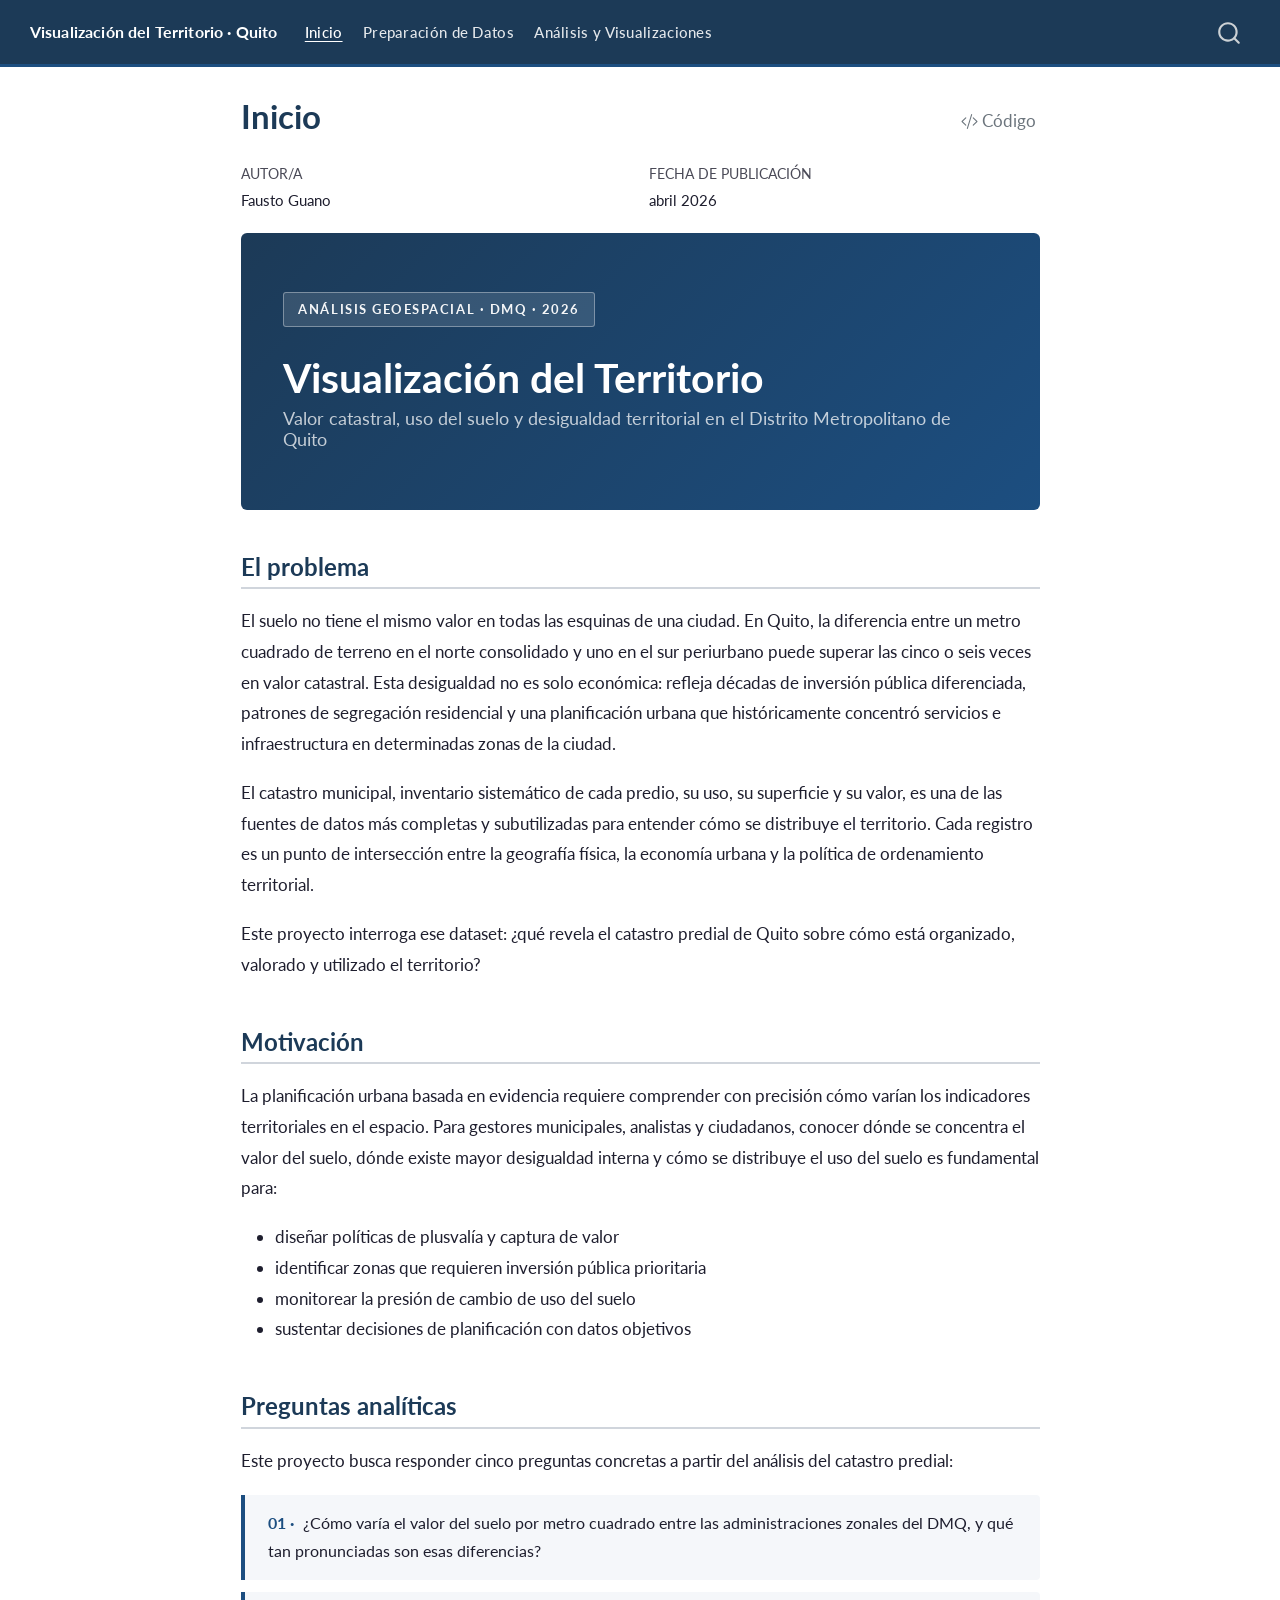
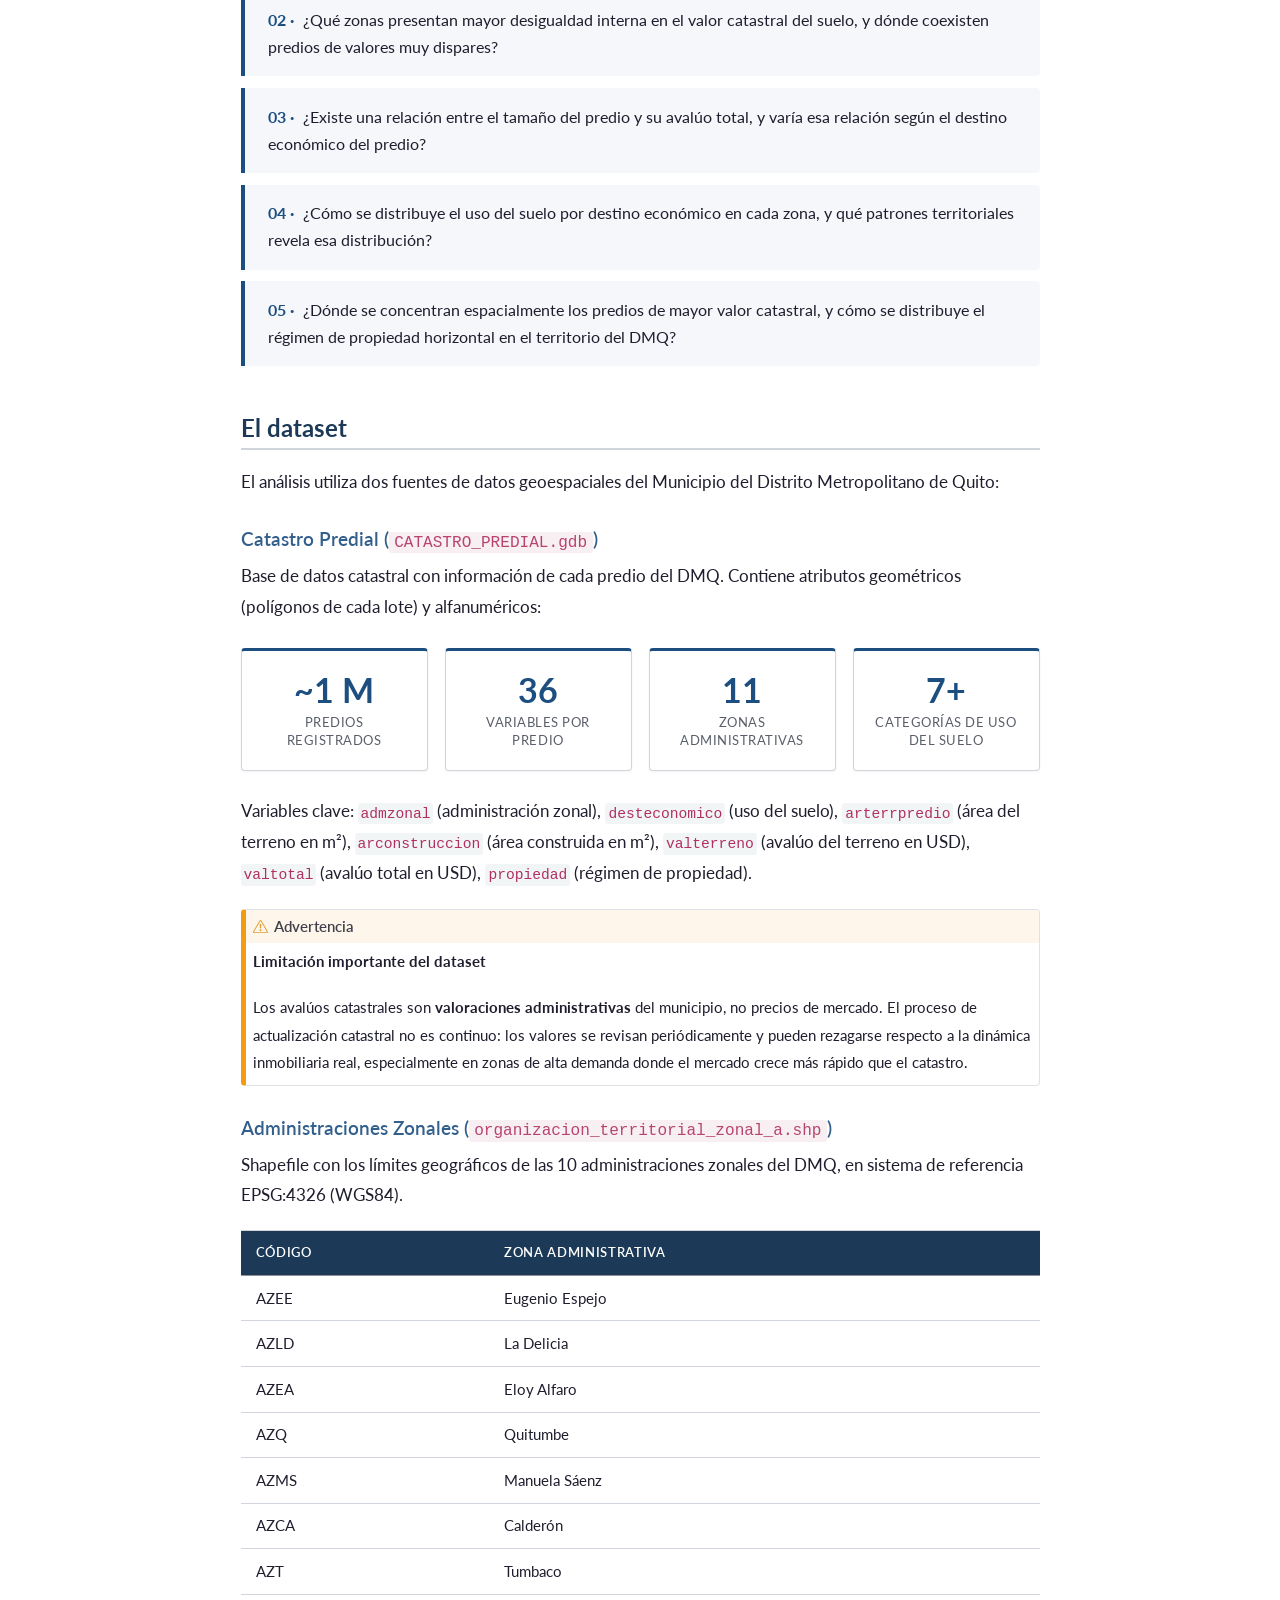
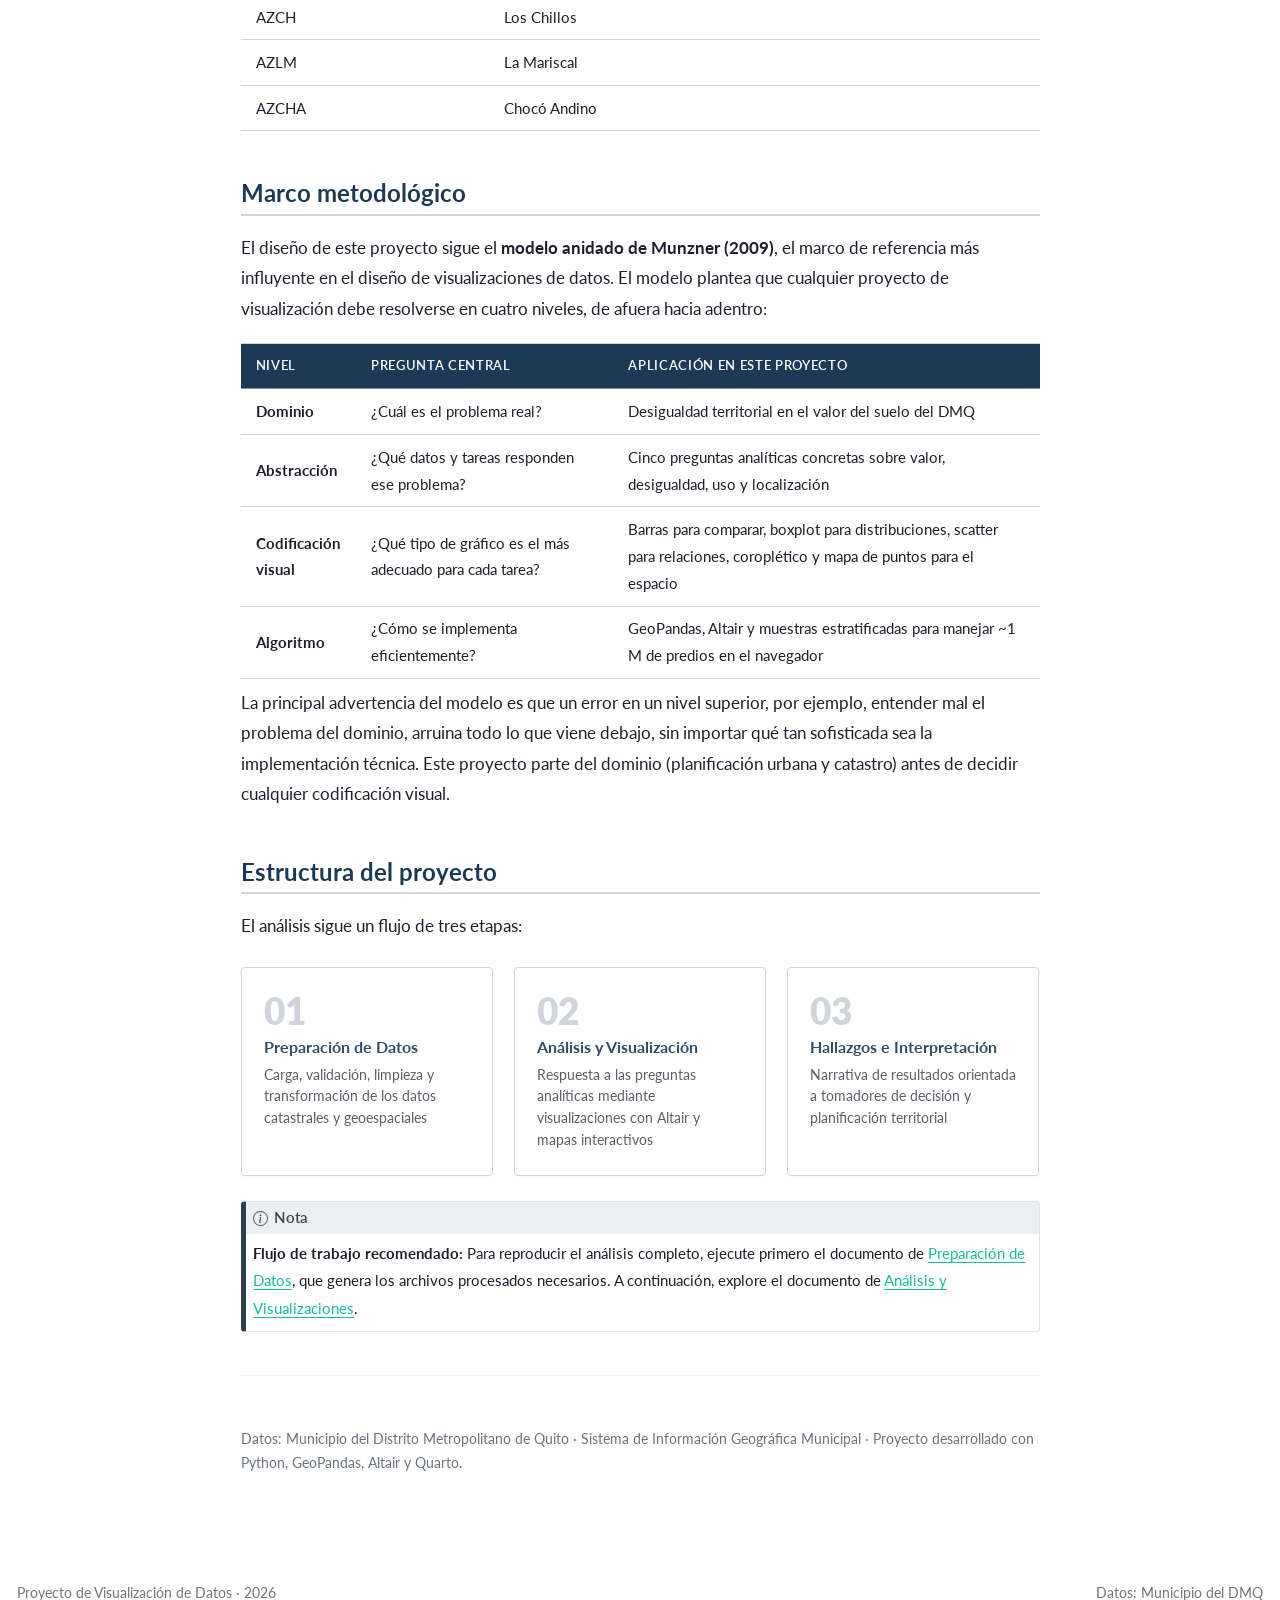
==== commit bce00796: "Ortografía" ====
--- a/docs/index.html
+++ b/docs/index.html
@@ -592,7 +592,7 @@
           </table>
           <p>
             La principal advertencia del modelo es que un error en un nivel
-            superior, por ejemplo, mal entender el problema del dominio— arruina
+            superior, por ejemplo, entender mal el problema del dominio, arruina
             todo lo que viene debajo, sin importar qué tan sofisticada sea la
             implementación técnica. Este proyecto parte del dominio
             (planificación urbana y catastro) antes de decidir cualquier
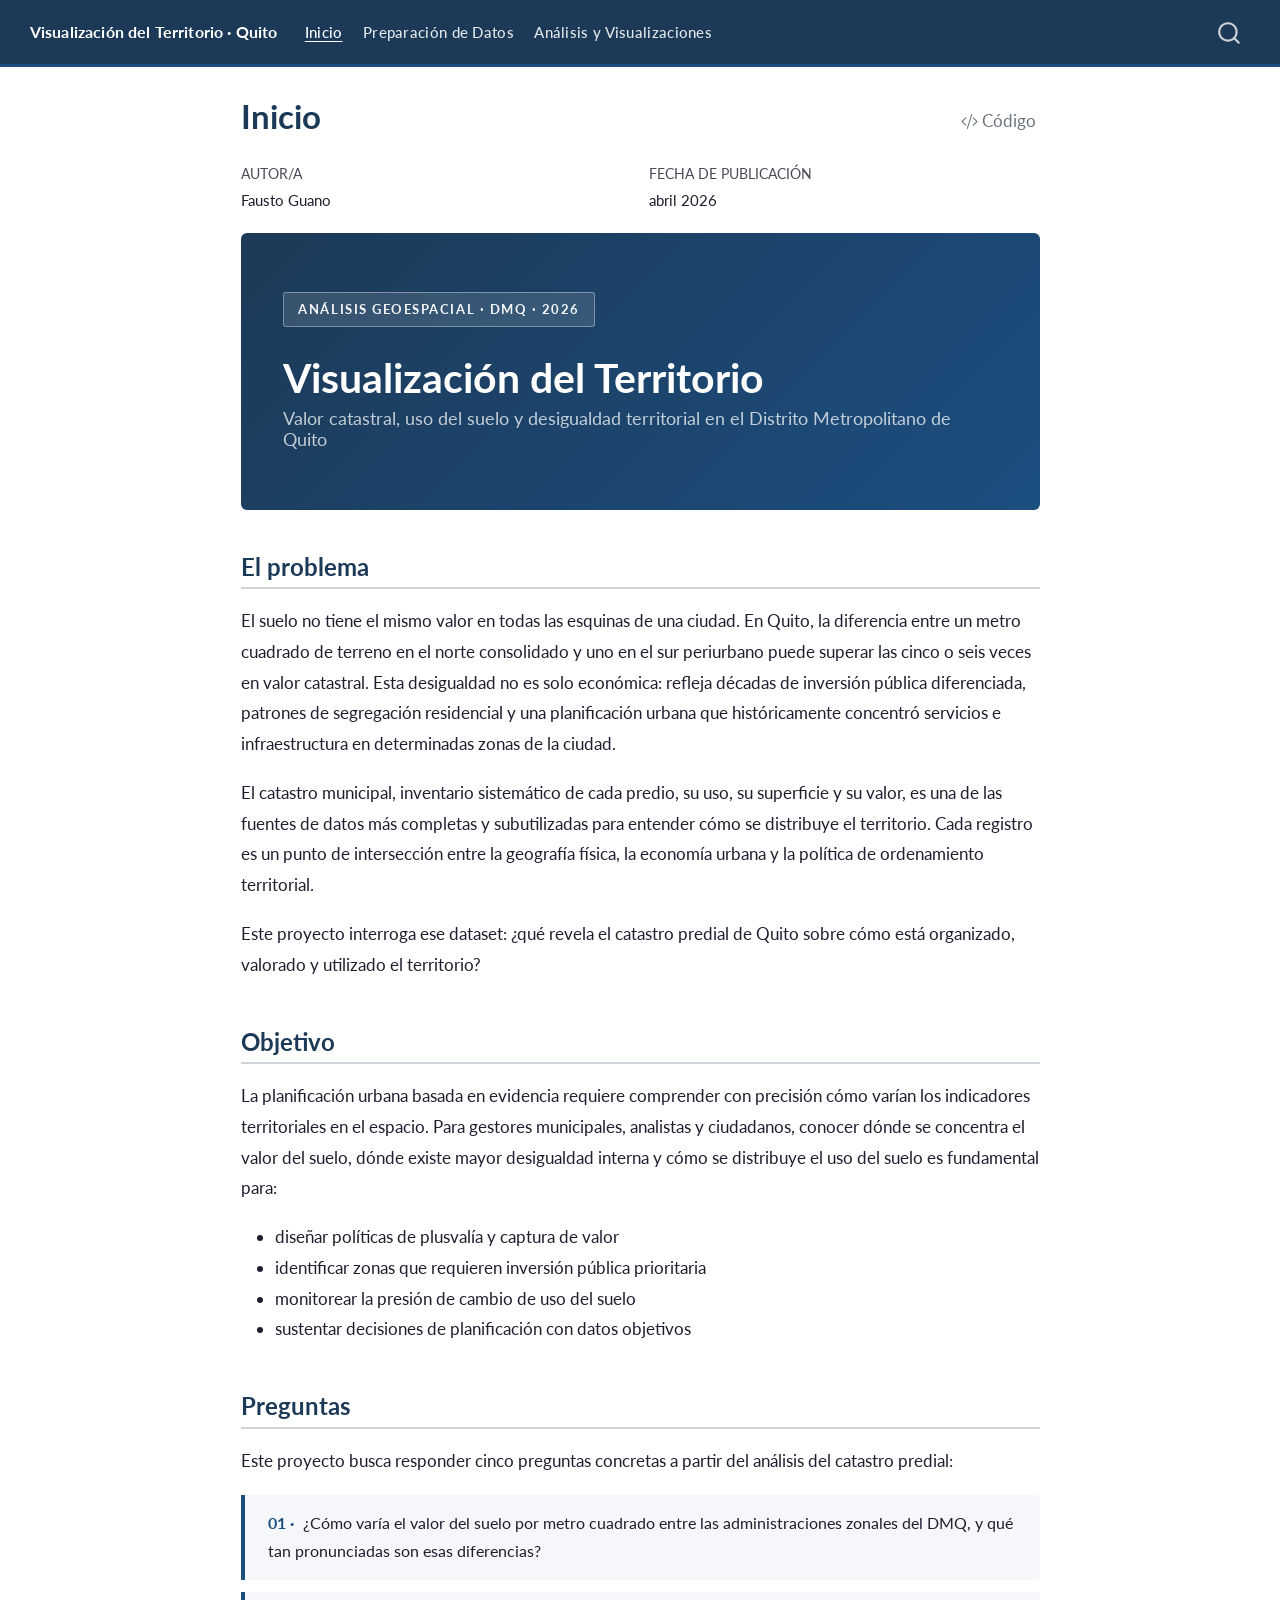
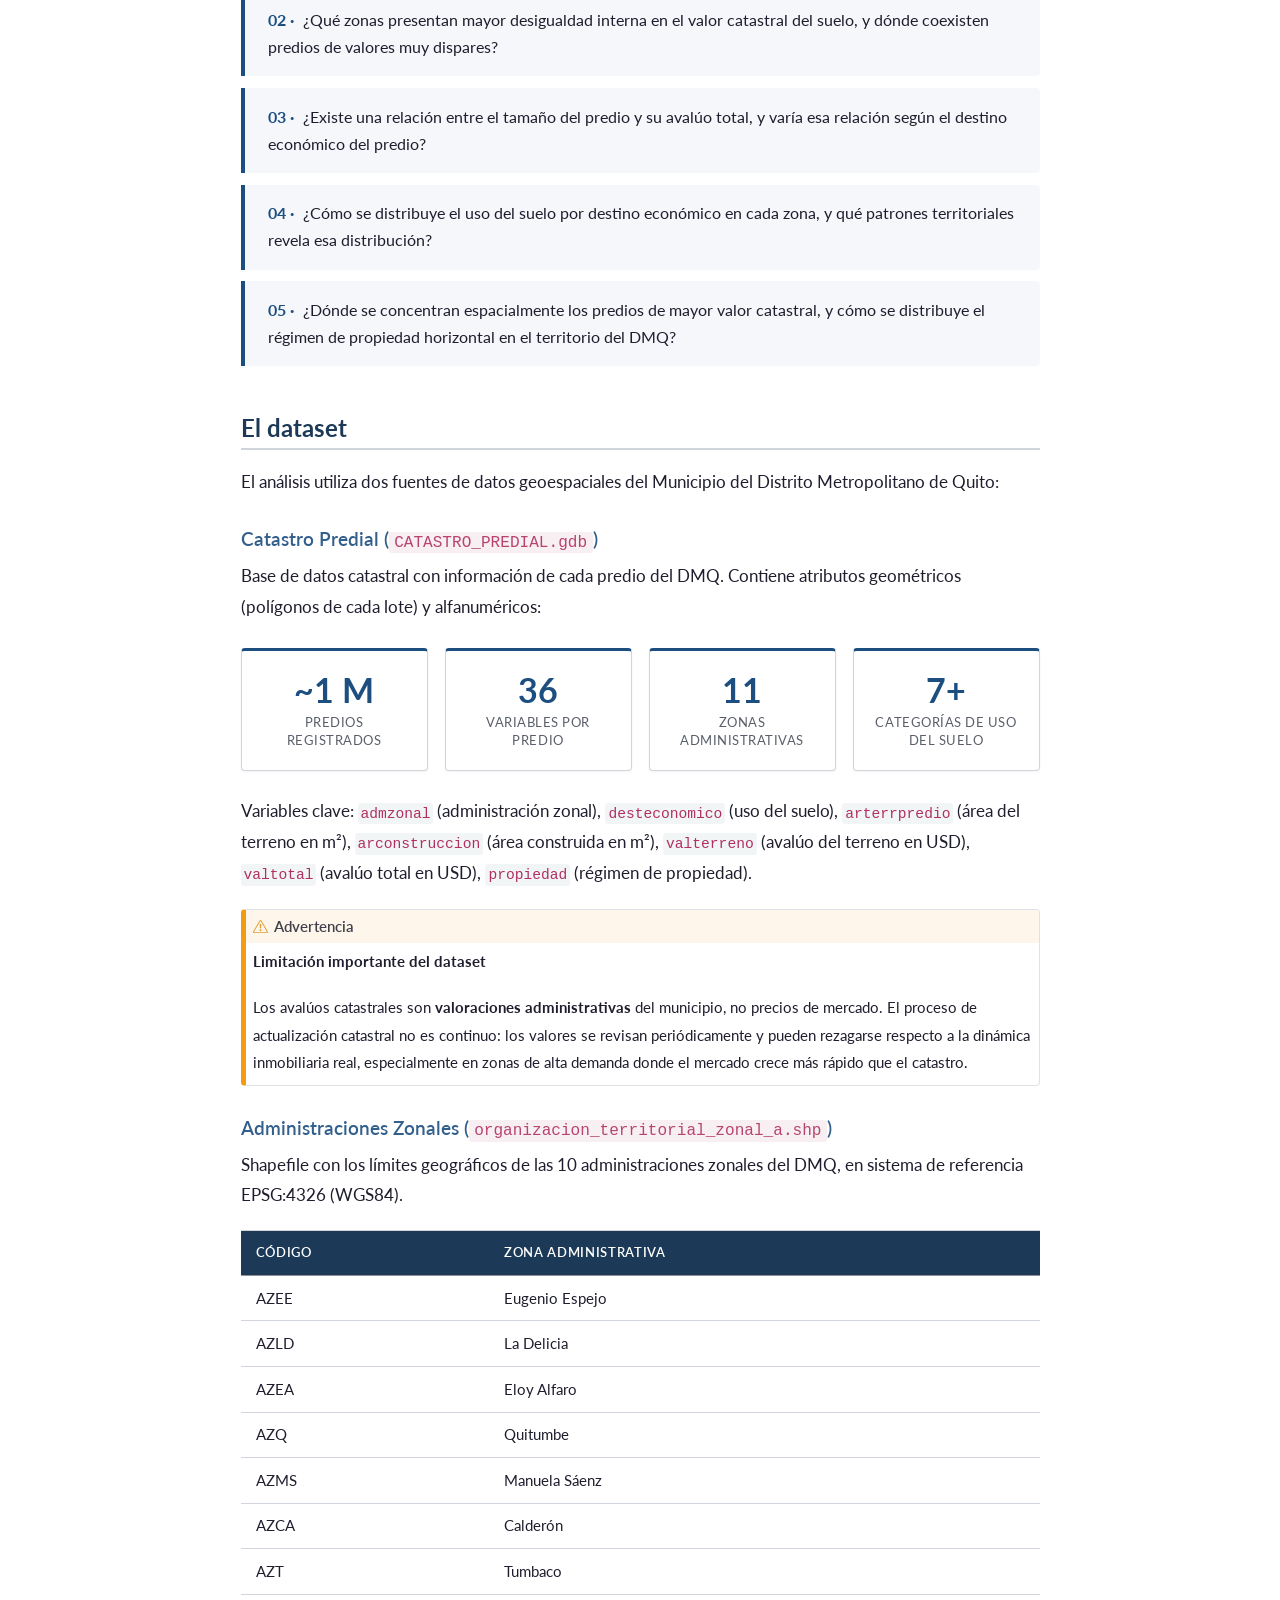
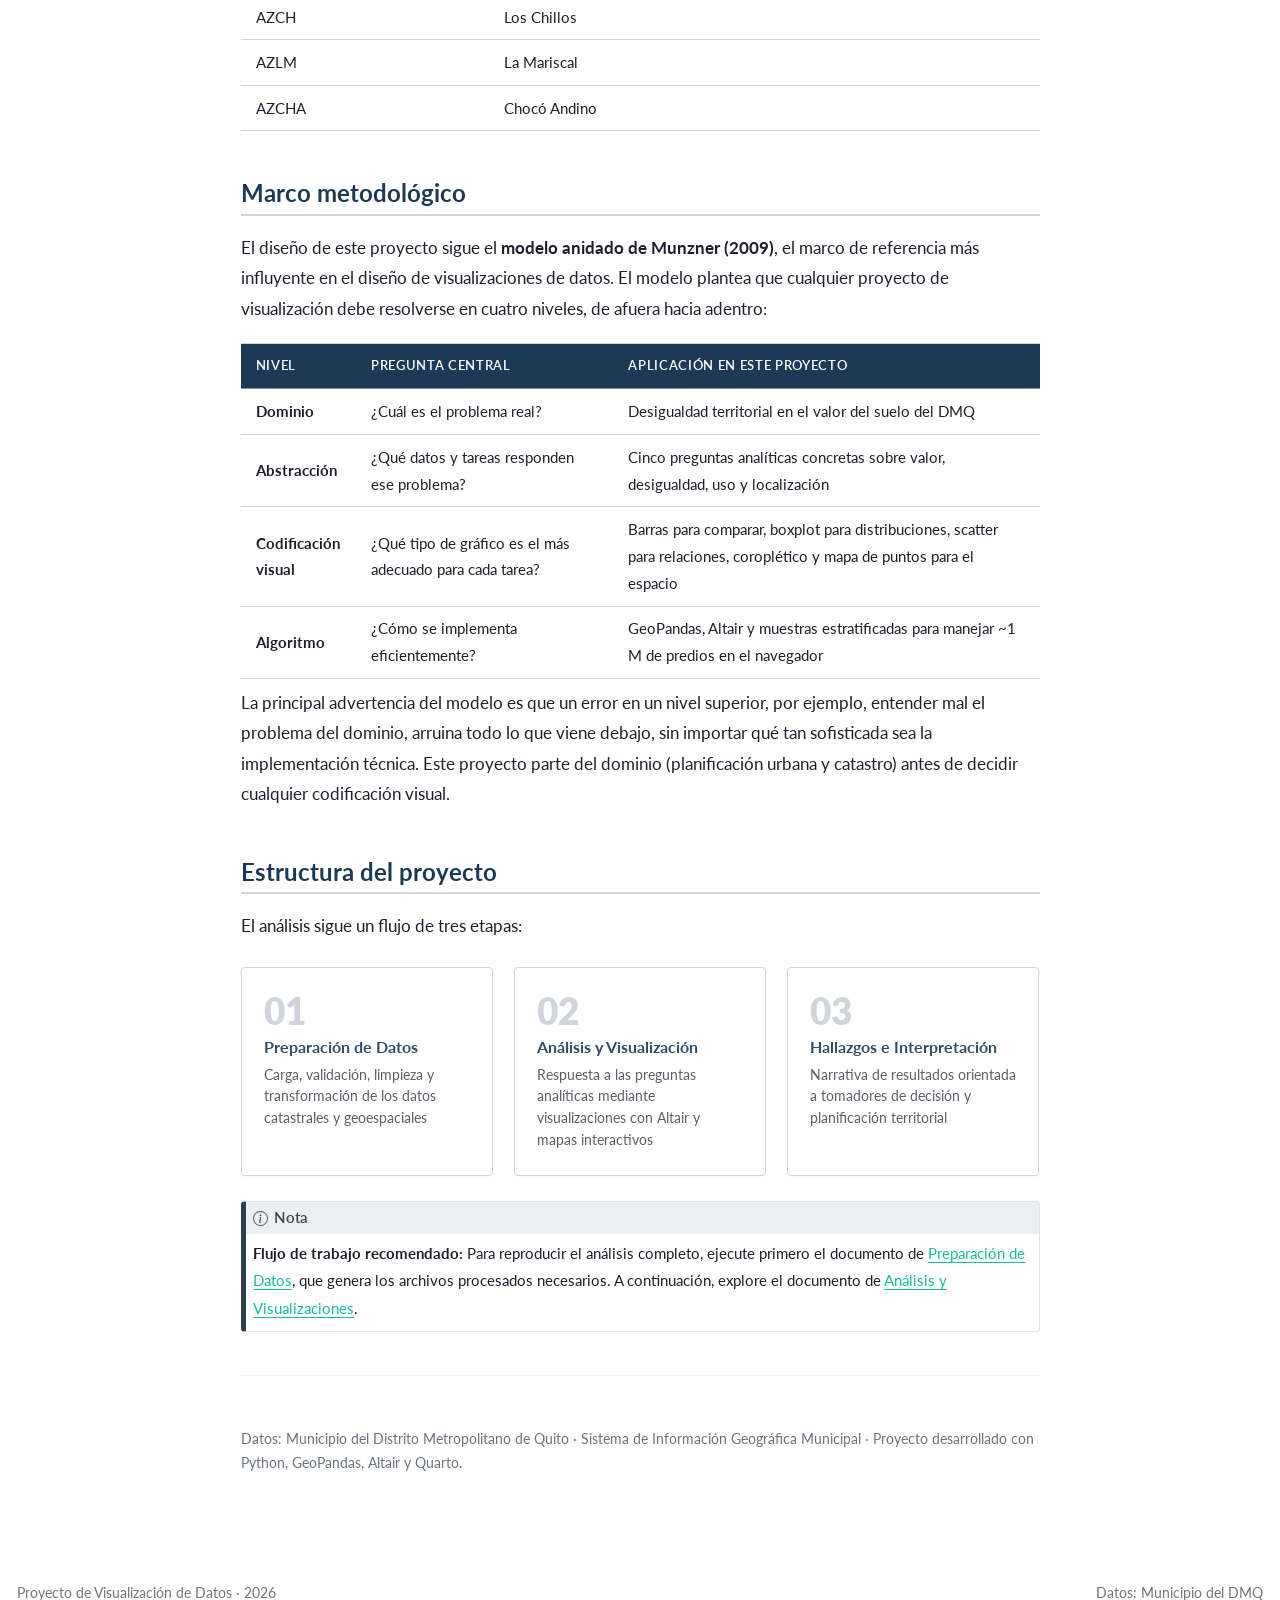
==== commit 82760f08: "Cambio de titulos" ====
--- a/docs/index.html
+++ b/docs/index.html
@@ -335,7 +335,7 @@
           </p>
         </section>
         <section id="motivación" class="level2">
-          <h2 class="anchored" data-anchor-id="motivación">Motivación</h2>
+          <h2 class="anchored" data-anchor-id="motivación">Objetivo</h2>
           <p>
             La planificación urbana basada en evidencia requiere comprender con
             precisión cómo varían los indicadores territoriales en el espacio.
@@ -354,7 +354,7 @@
         </section>
         <section id="preguntas-analíticas" class="level2">
           <h2 class="anchored" data-anchor-id="preguntas-analíticas">
-            Preguntas analíticas
+            Preguntas
           </h2>
           <p>
             Este proyecto busca responder cinco preguntas concretas a partir del
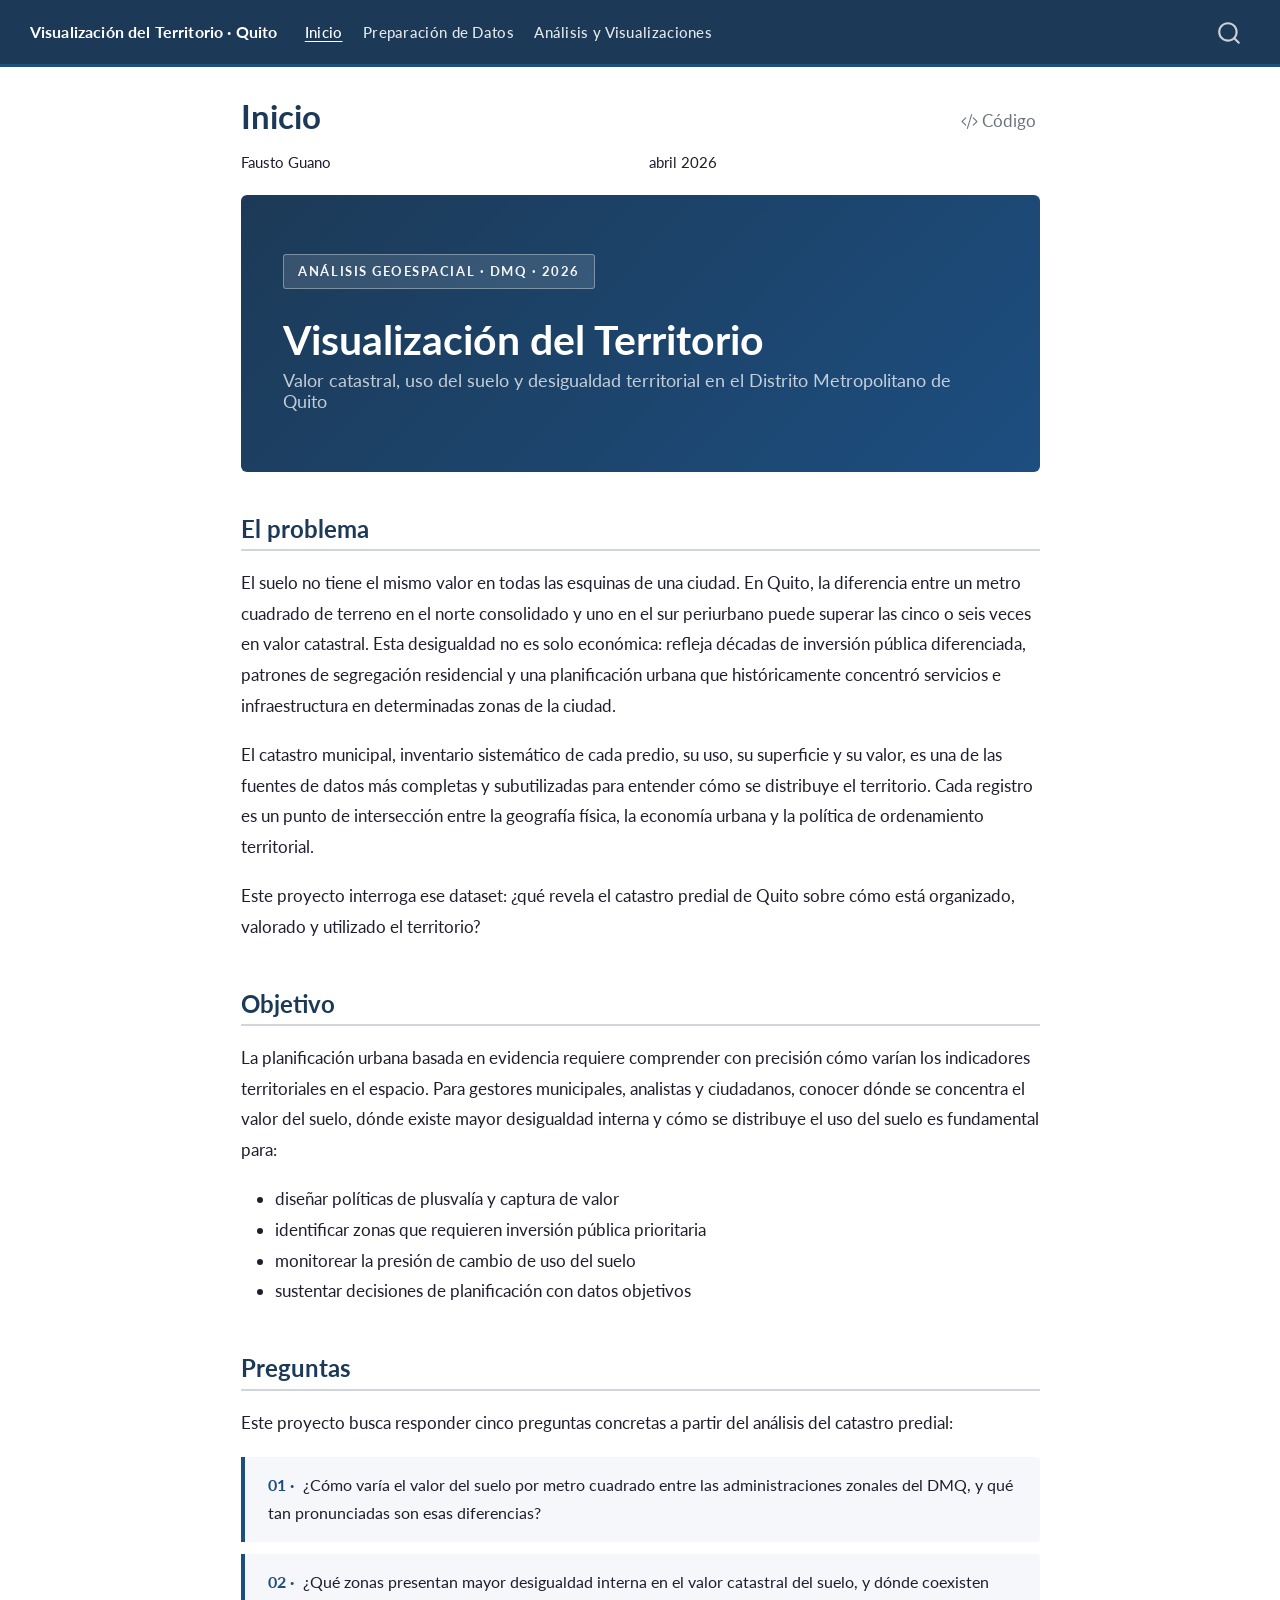
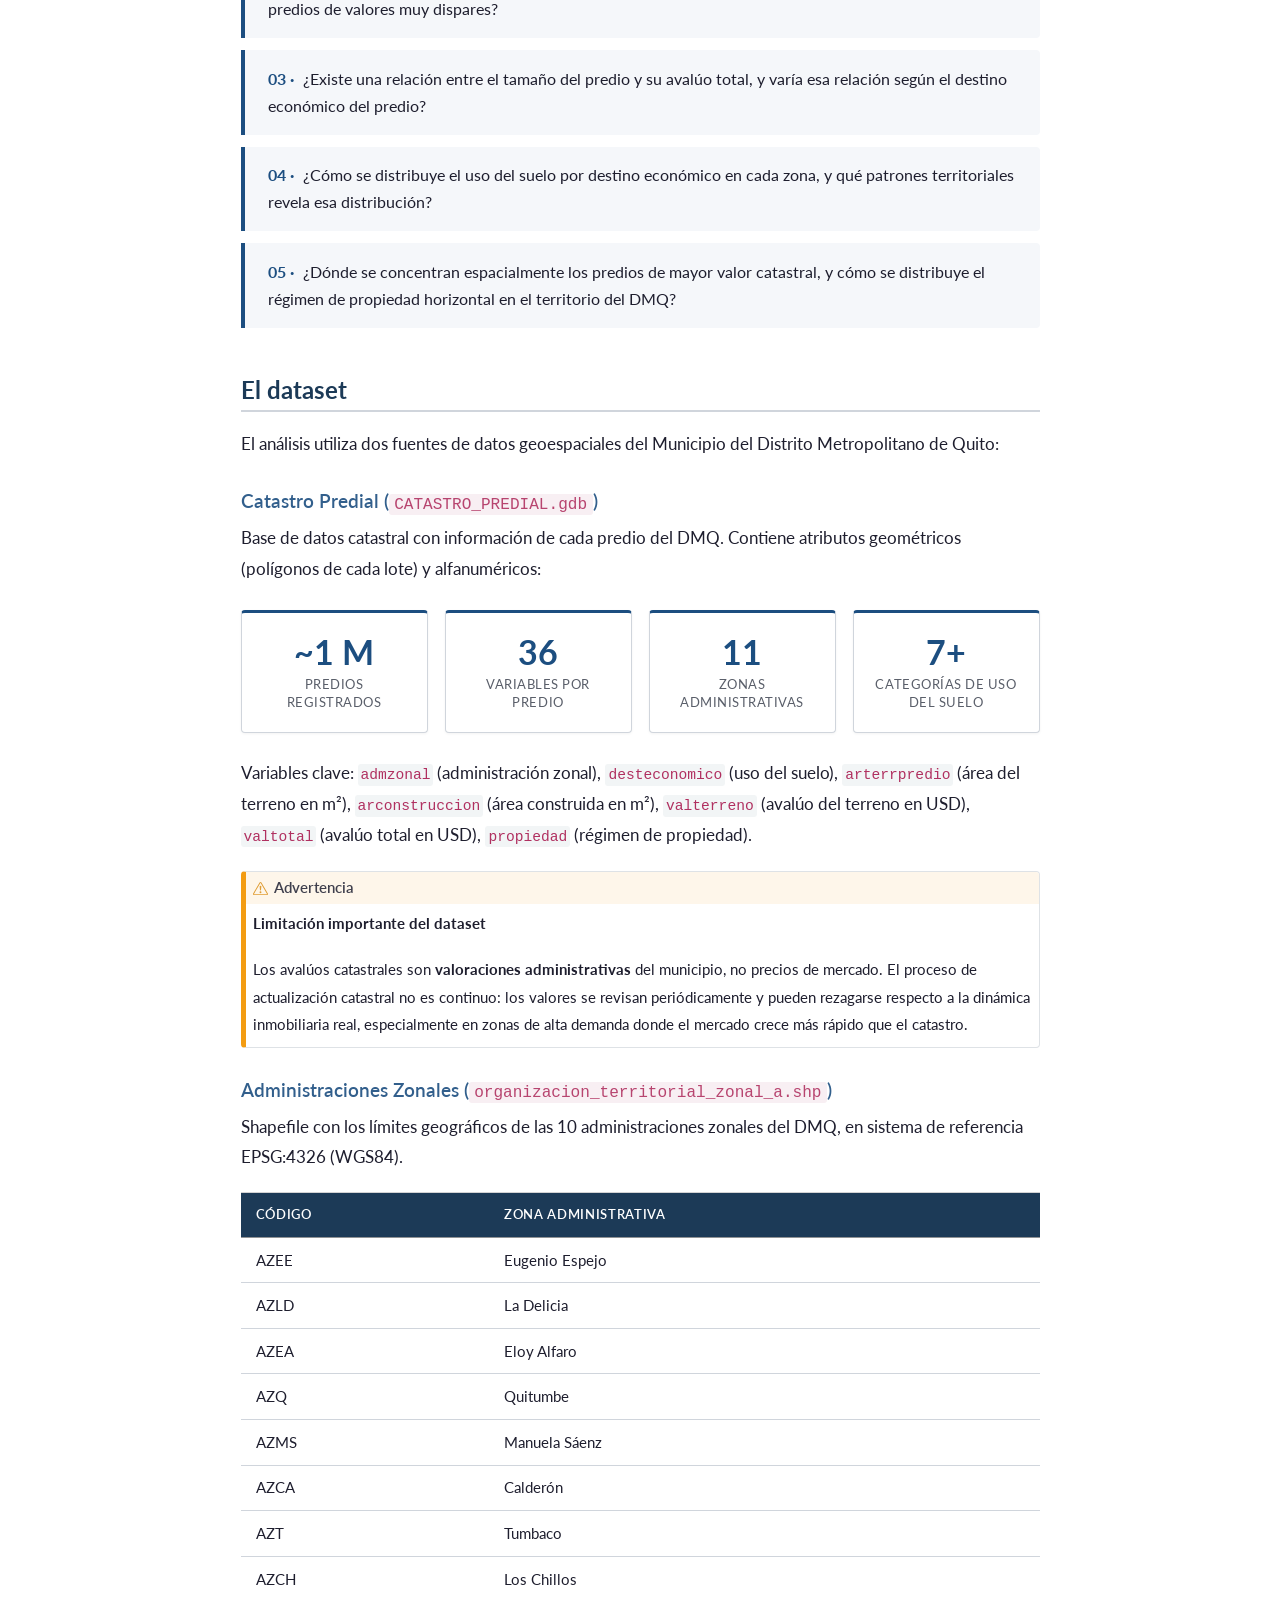
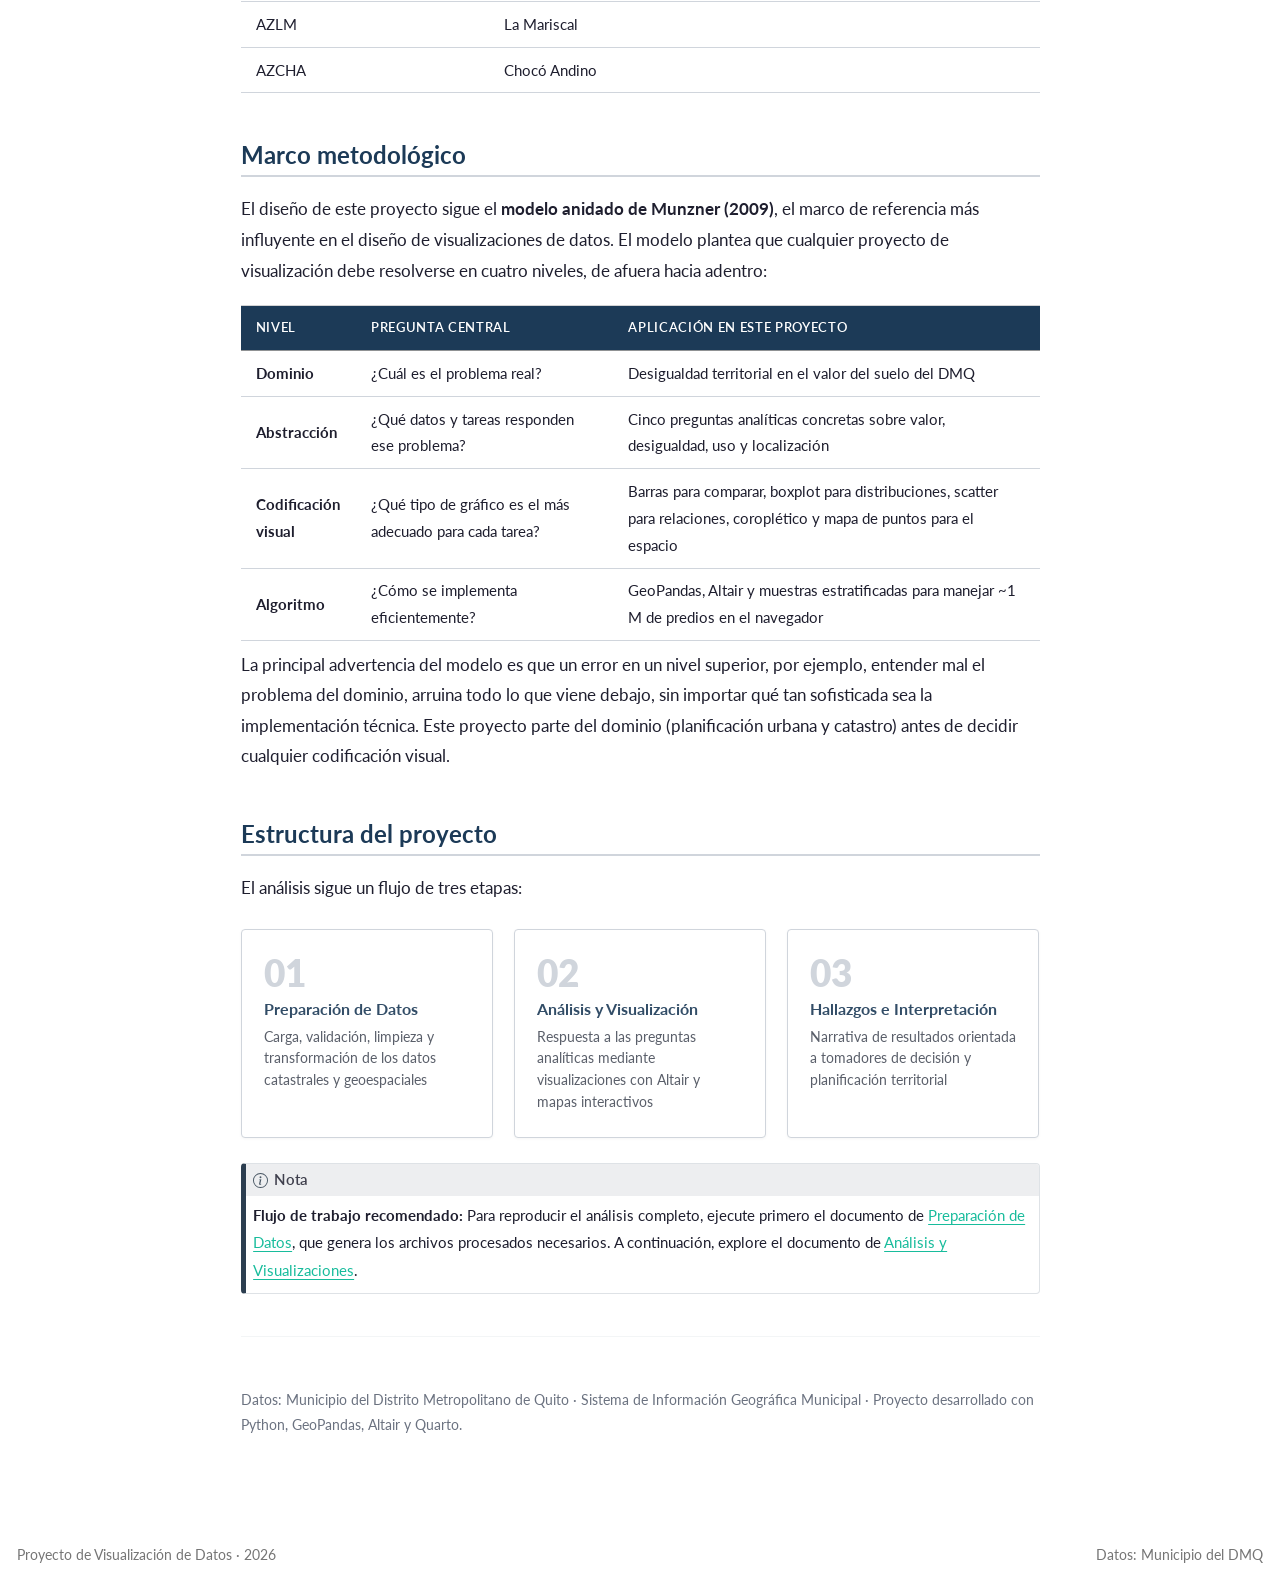
==== commit 2f75c180: "Cambio de informacion metadata" ====
--- a/docs/index.html
+++ b/docs/index.html
@@ -273,14 +273,12 @@
 
           <div class="quarto-title-meta">
             <div>
-              <div class="quarto-title-meta-heading">Autor/a</div>
               <div class="quarto-title-meta-contents">
                 <p>Fausto Guano</p>
               </div>
             </div>
 
             <div>
-              <div class="quarto-title-meta-heading">Fecha de publicación</div>
               <div class="quarto-title-meta-contents">
                 <p class="date">abril 2026</p>
               </div>
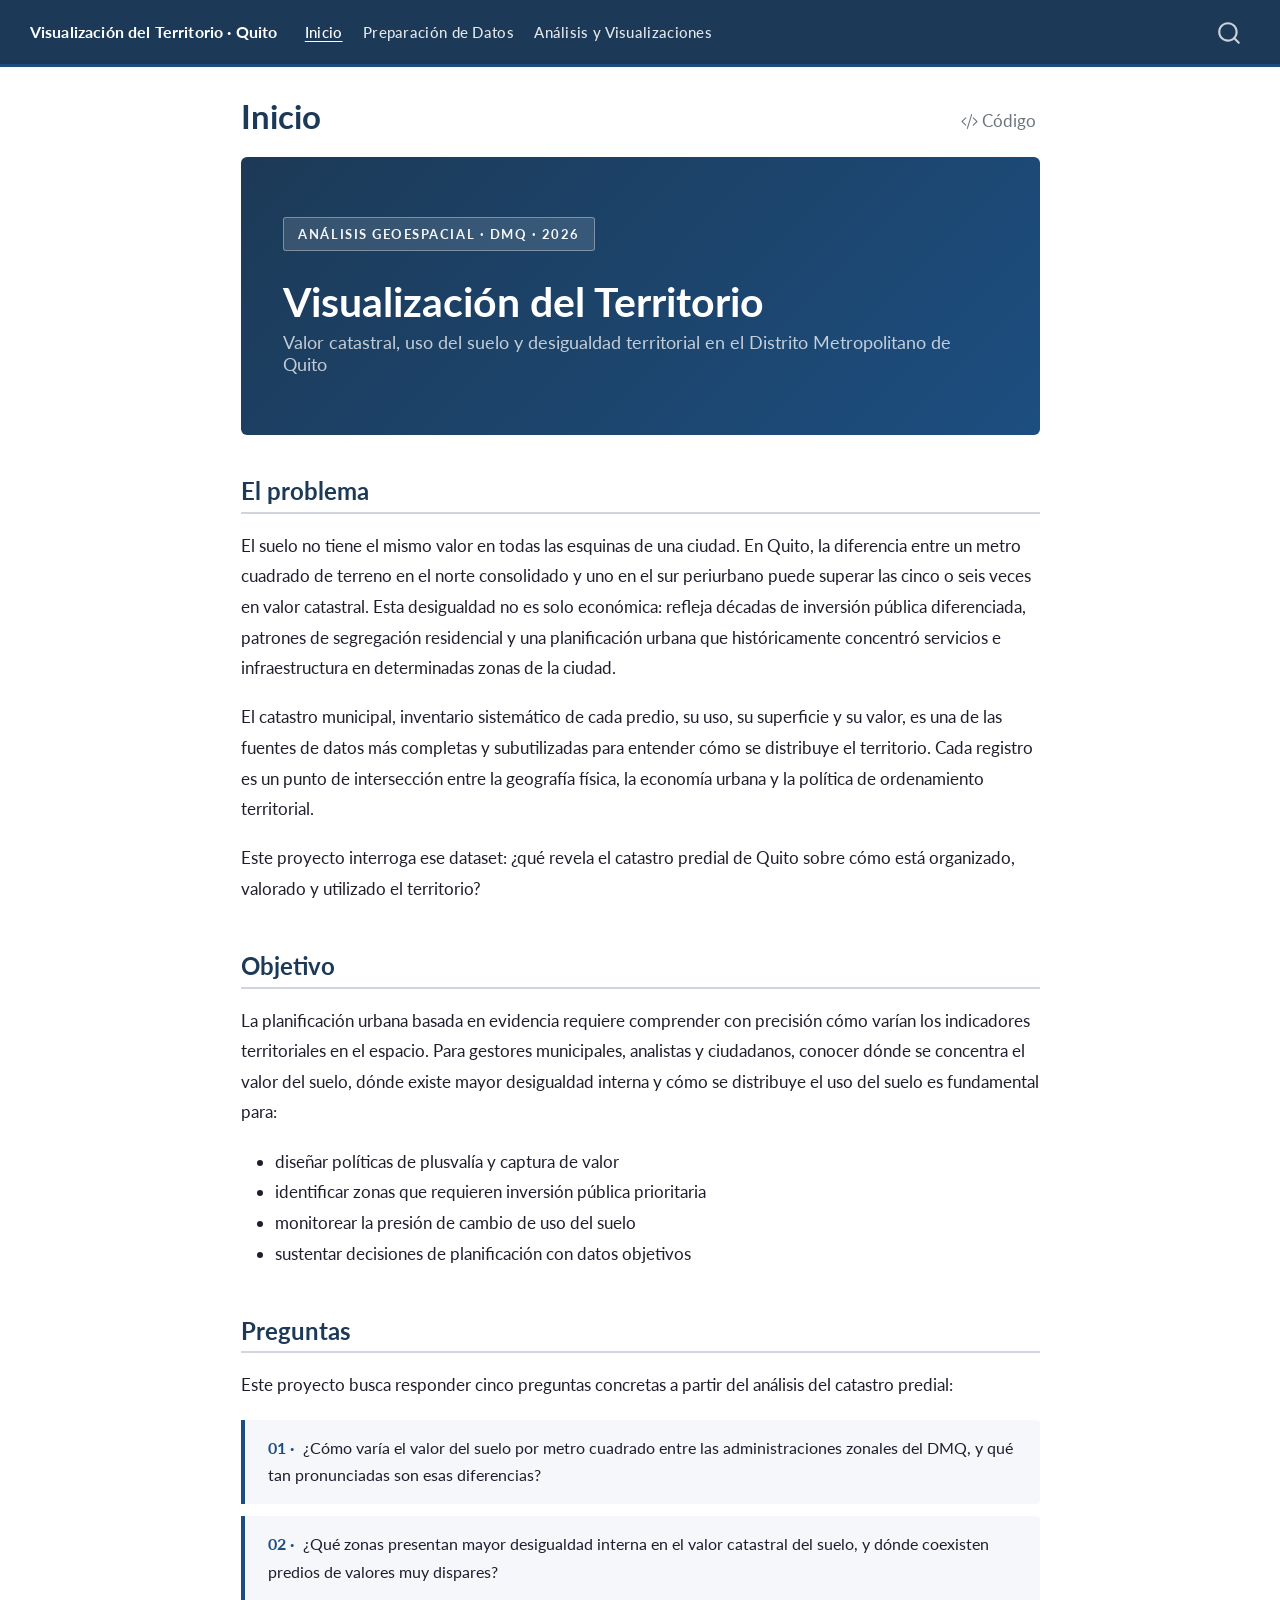
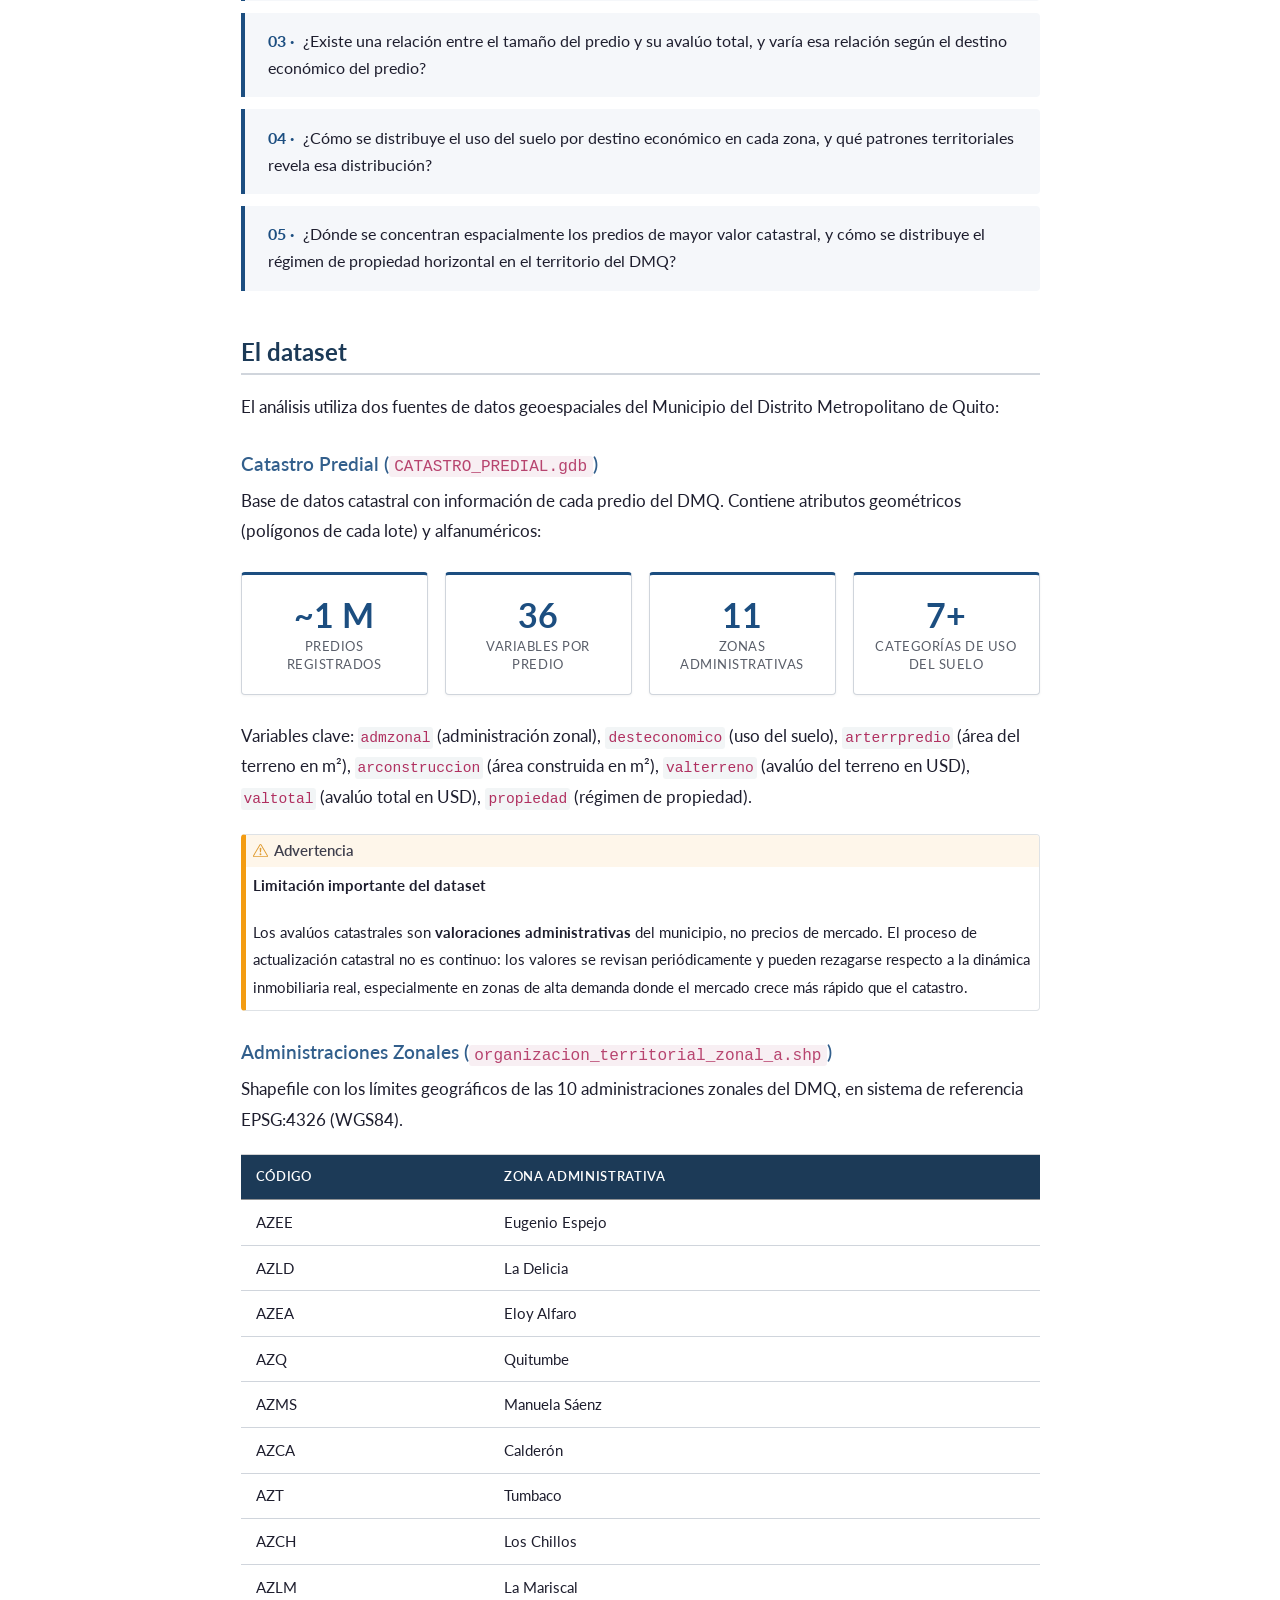
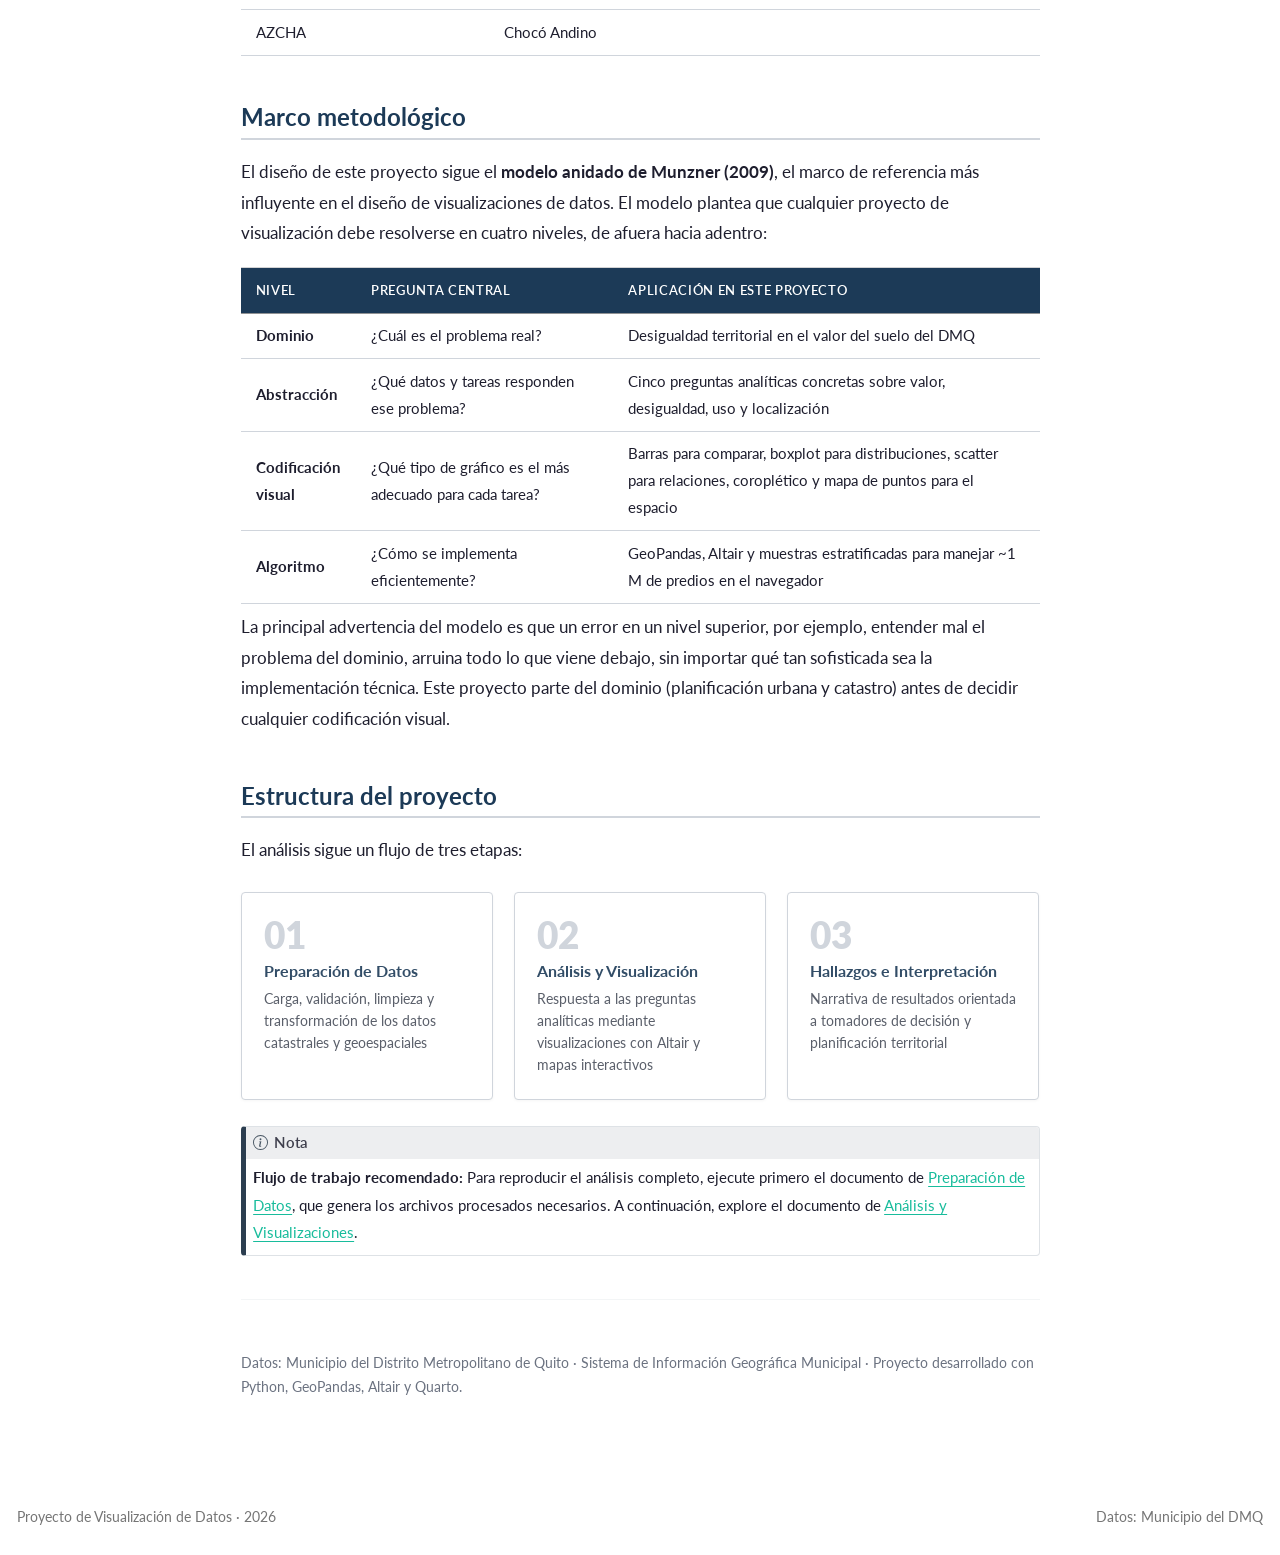
==== commit 9c0523c7: "Cambio de header" ====
--- a/docs/index.html
+++ b/docs/index.html
@@ -267,20 +267,6 @@
                 >
                   <i class="bi"></i> Código
                 </button>
-              </div>
-            </div>
-          </div>
-
-          <div class="quarto-title-meta">
-            <div>
-              <div class="quarto-title-meta-contents">
-                <p>Fausto Guano</p>
-              </div>
-            </div>
-
-            <div>
-              <div class="quarto-title-meta-contents">
-                <p class="date">abril 2026</p>
               </div>
             </div>
           </div>
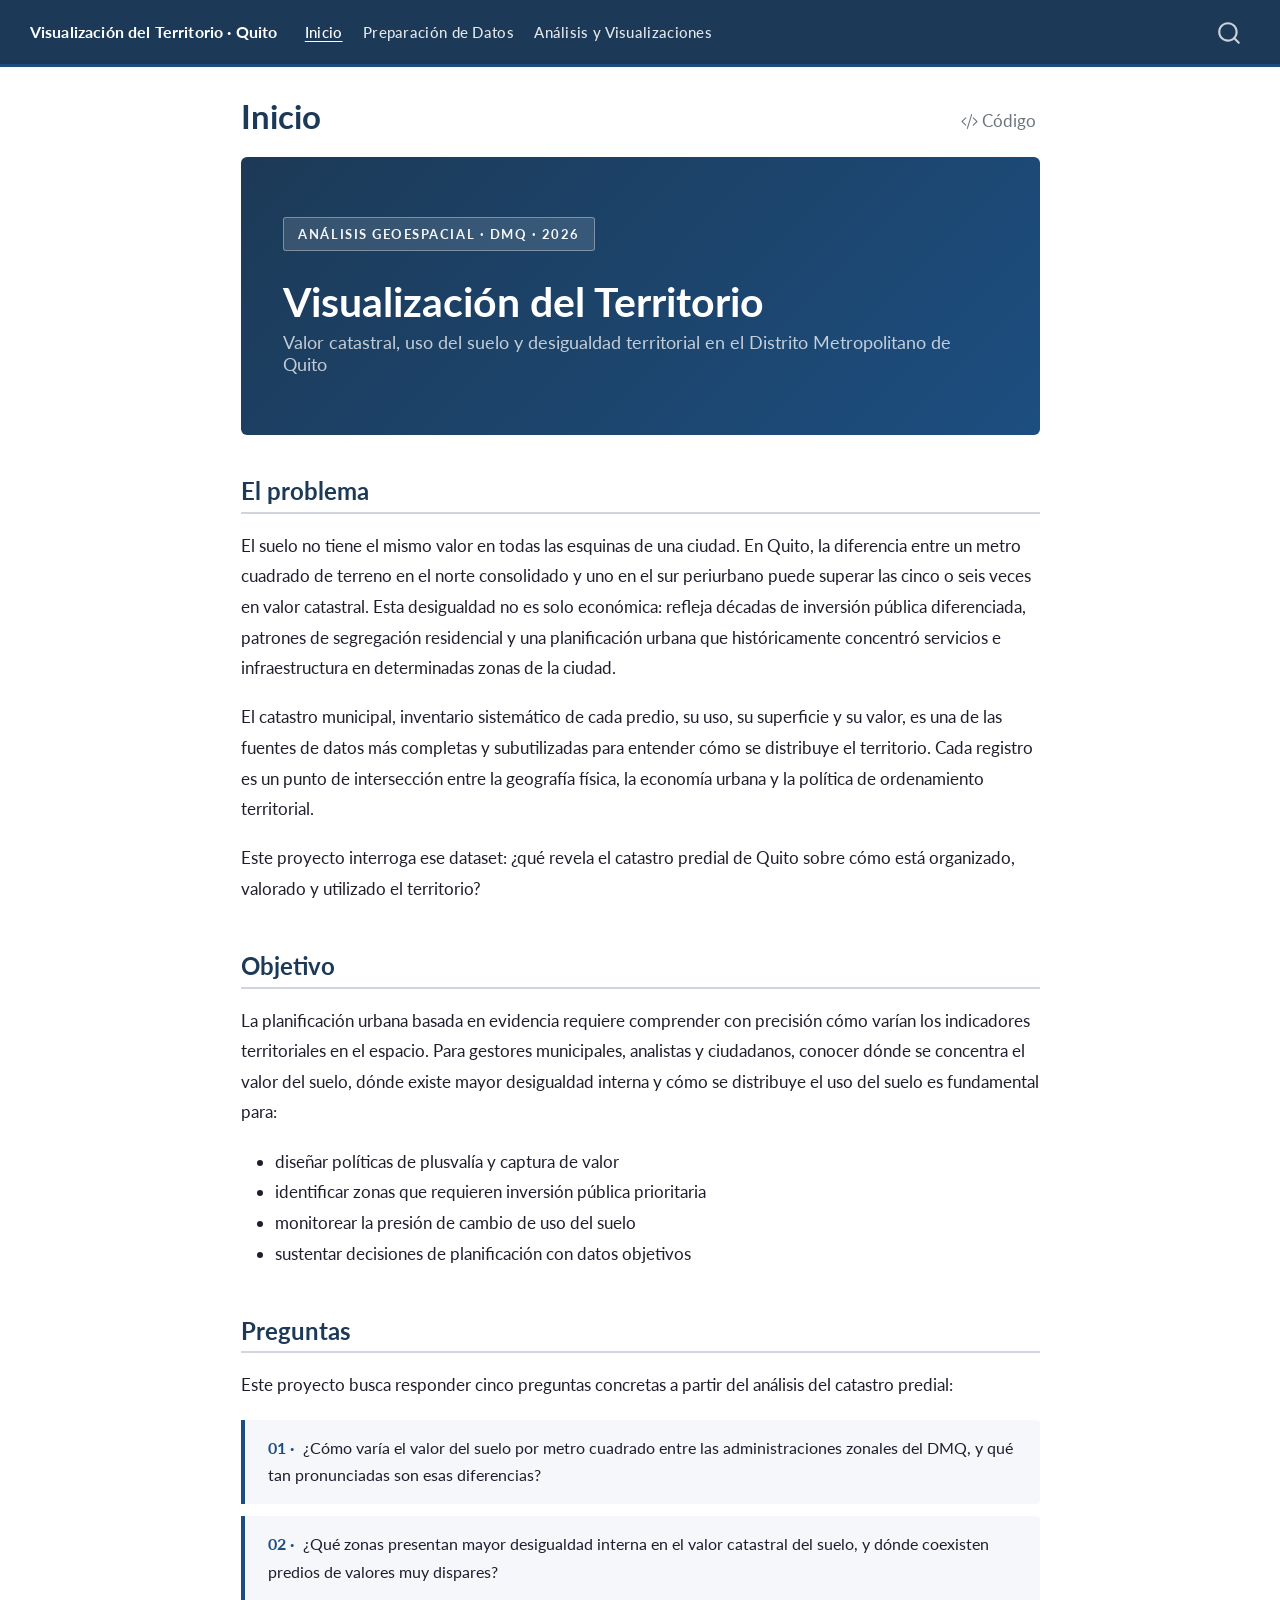
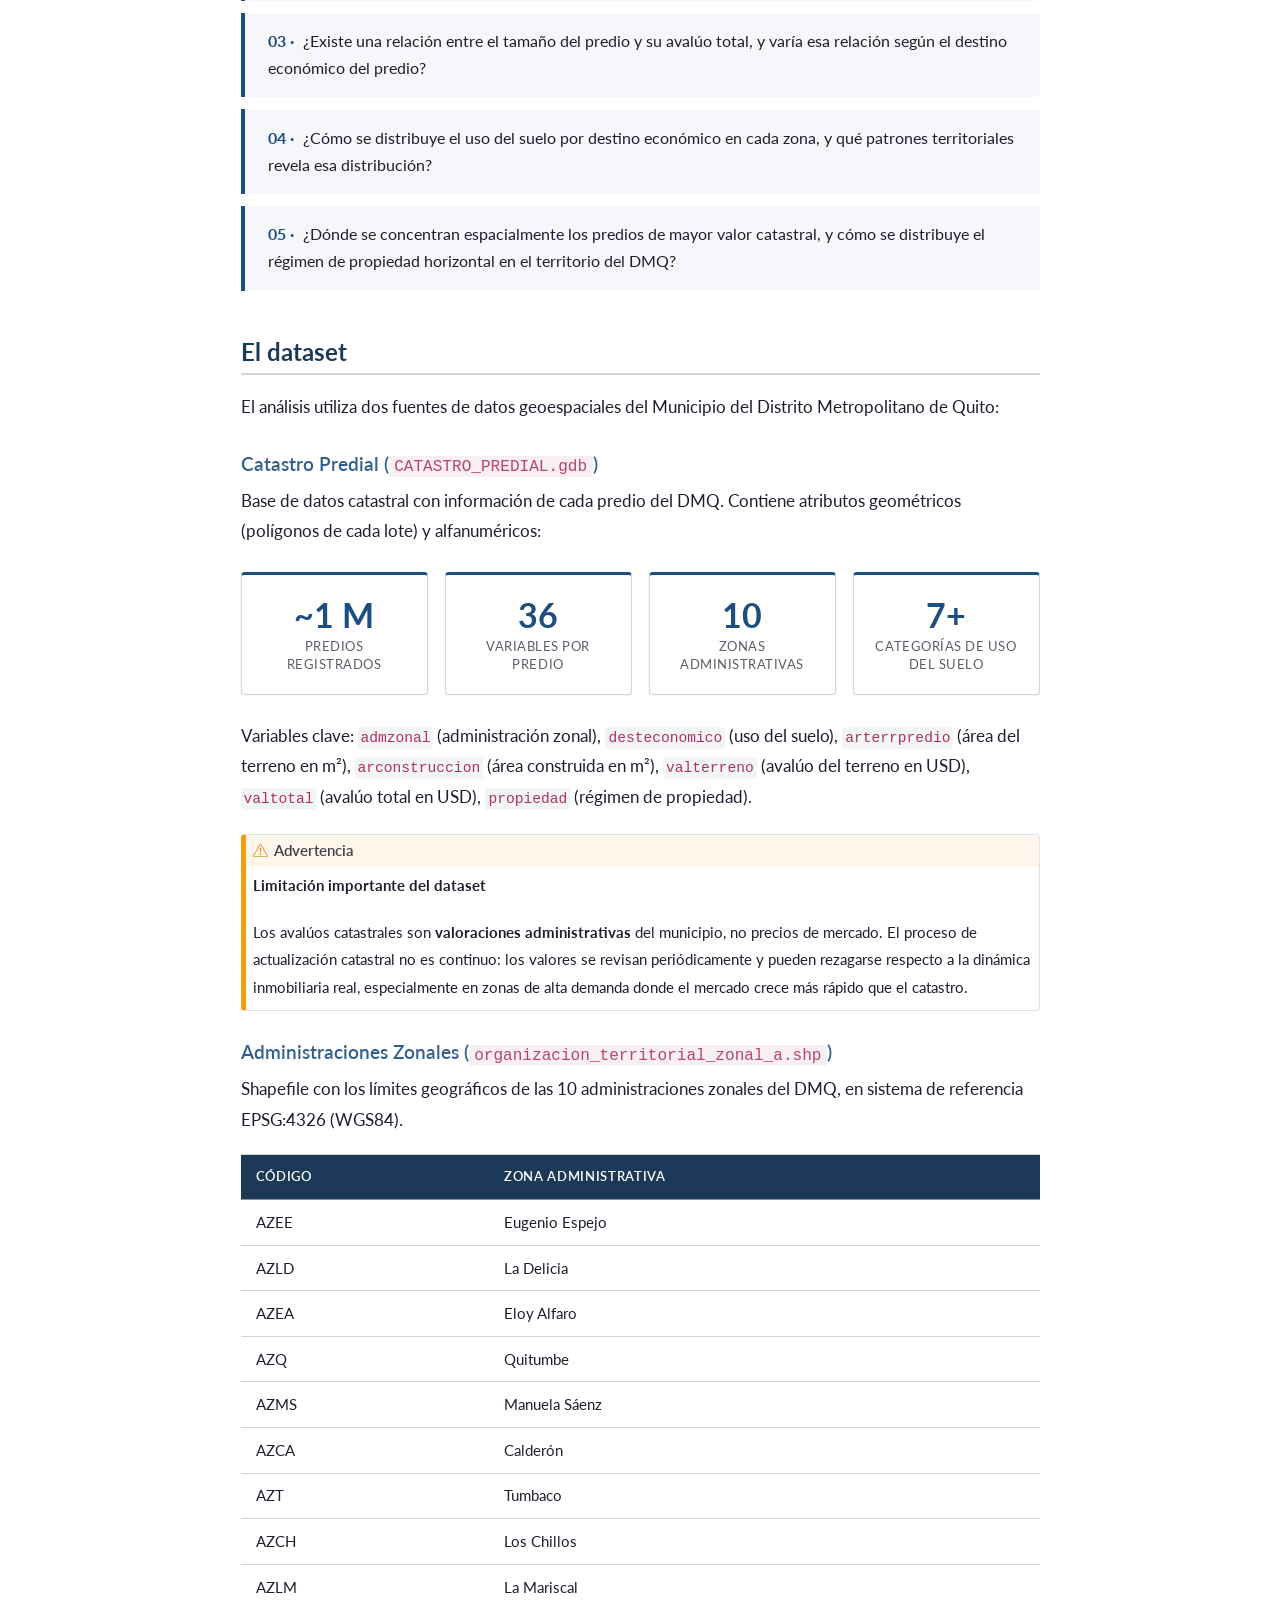
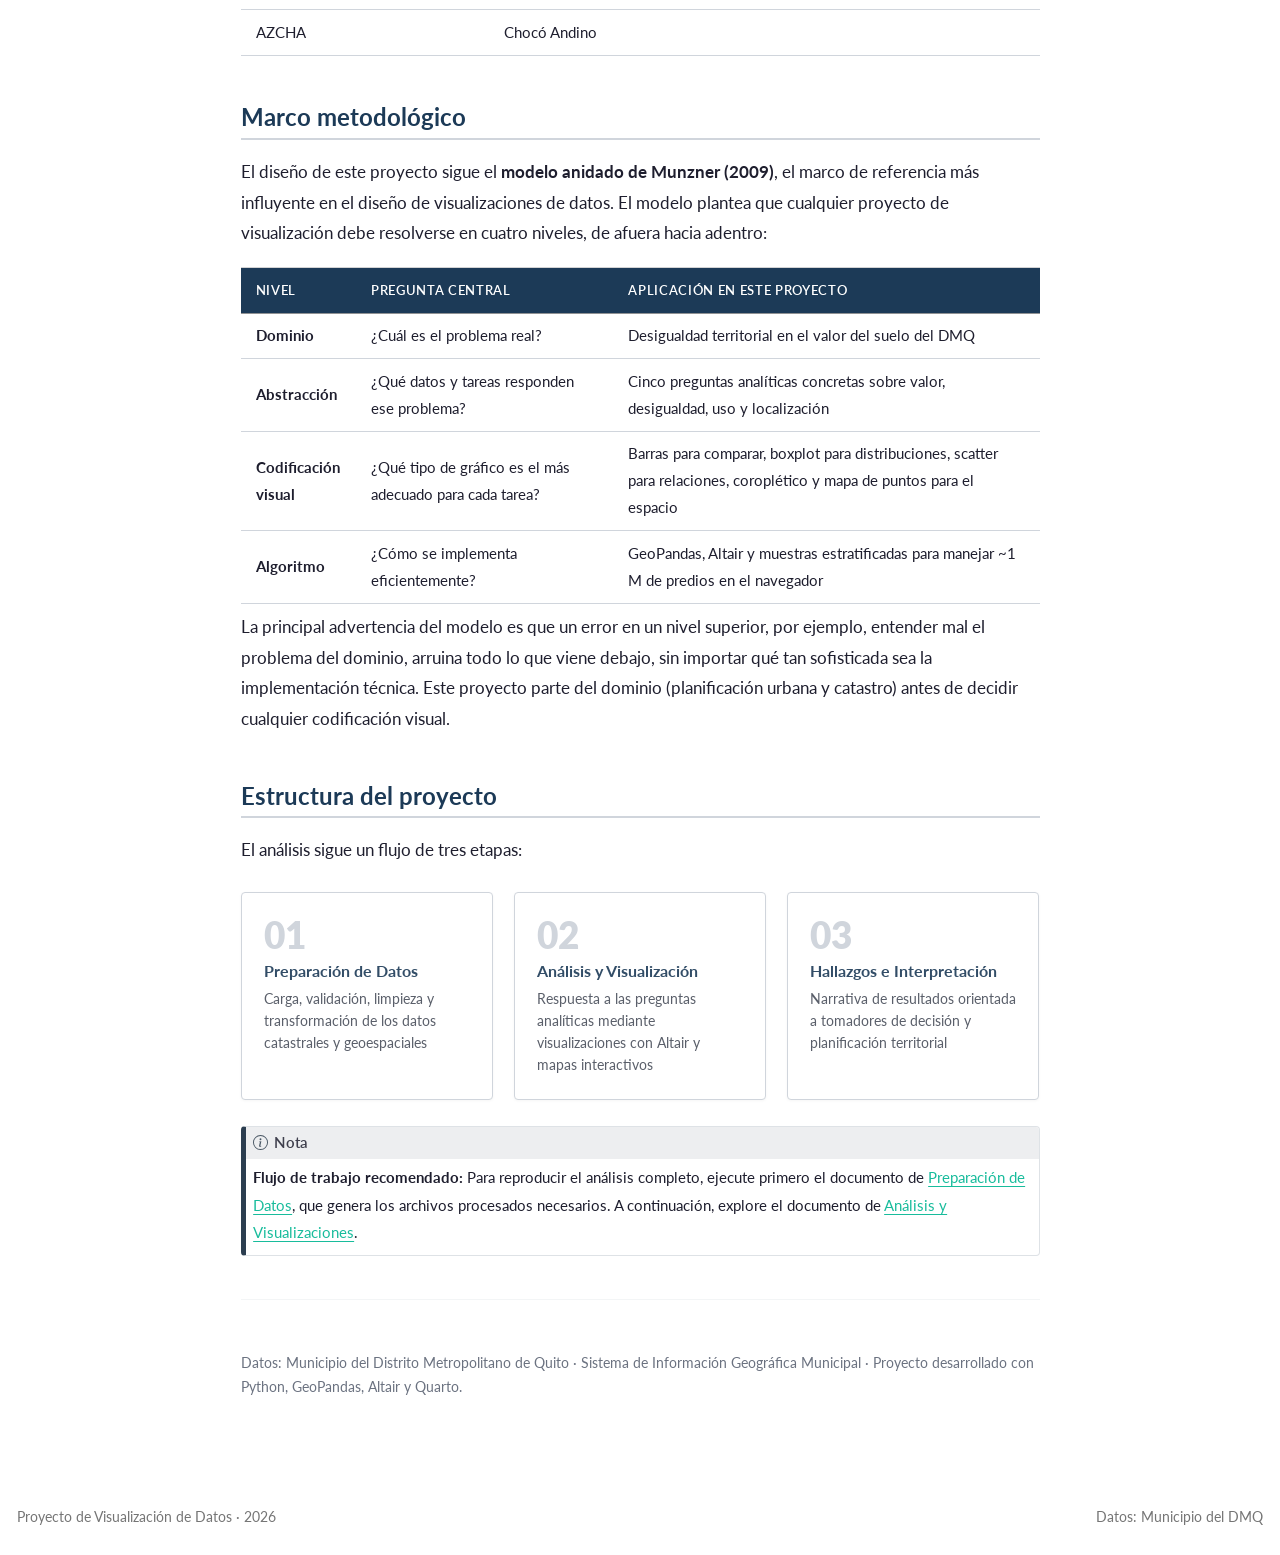
==== commit f75f5480: "Corrige el conteo de zonas (10) en el sitio renderizado Co-Authored-By: Claude Sonnet 5.5 <noreply@a" ====
--- a/docs/index.html
+++ b/docs/index.html
@@ -409,7 +409,7 @@
                 <div class="metric-label">Variables por predio</div>
               </div>
               <div class="metric-card">
-                <div class="metric-value">11</div>
+                <div class="metric-value">10</div>
                 <div class="metric-label">Zonas administrativas</div>
               </div>
               <div class="metric-card">
